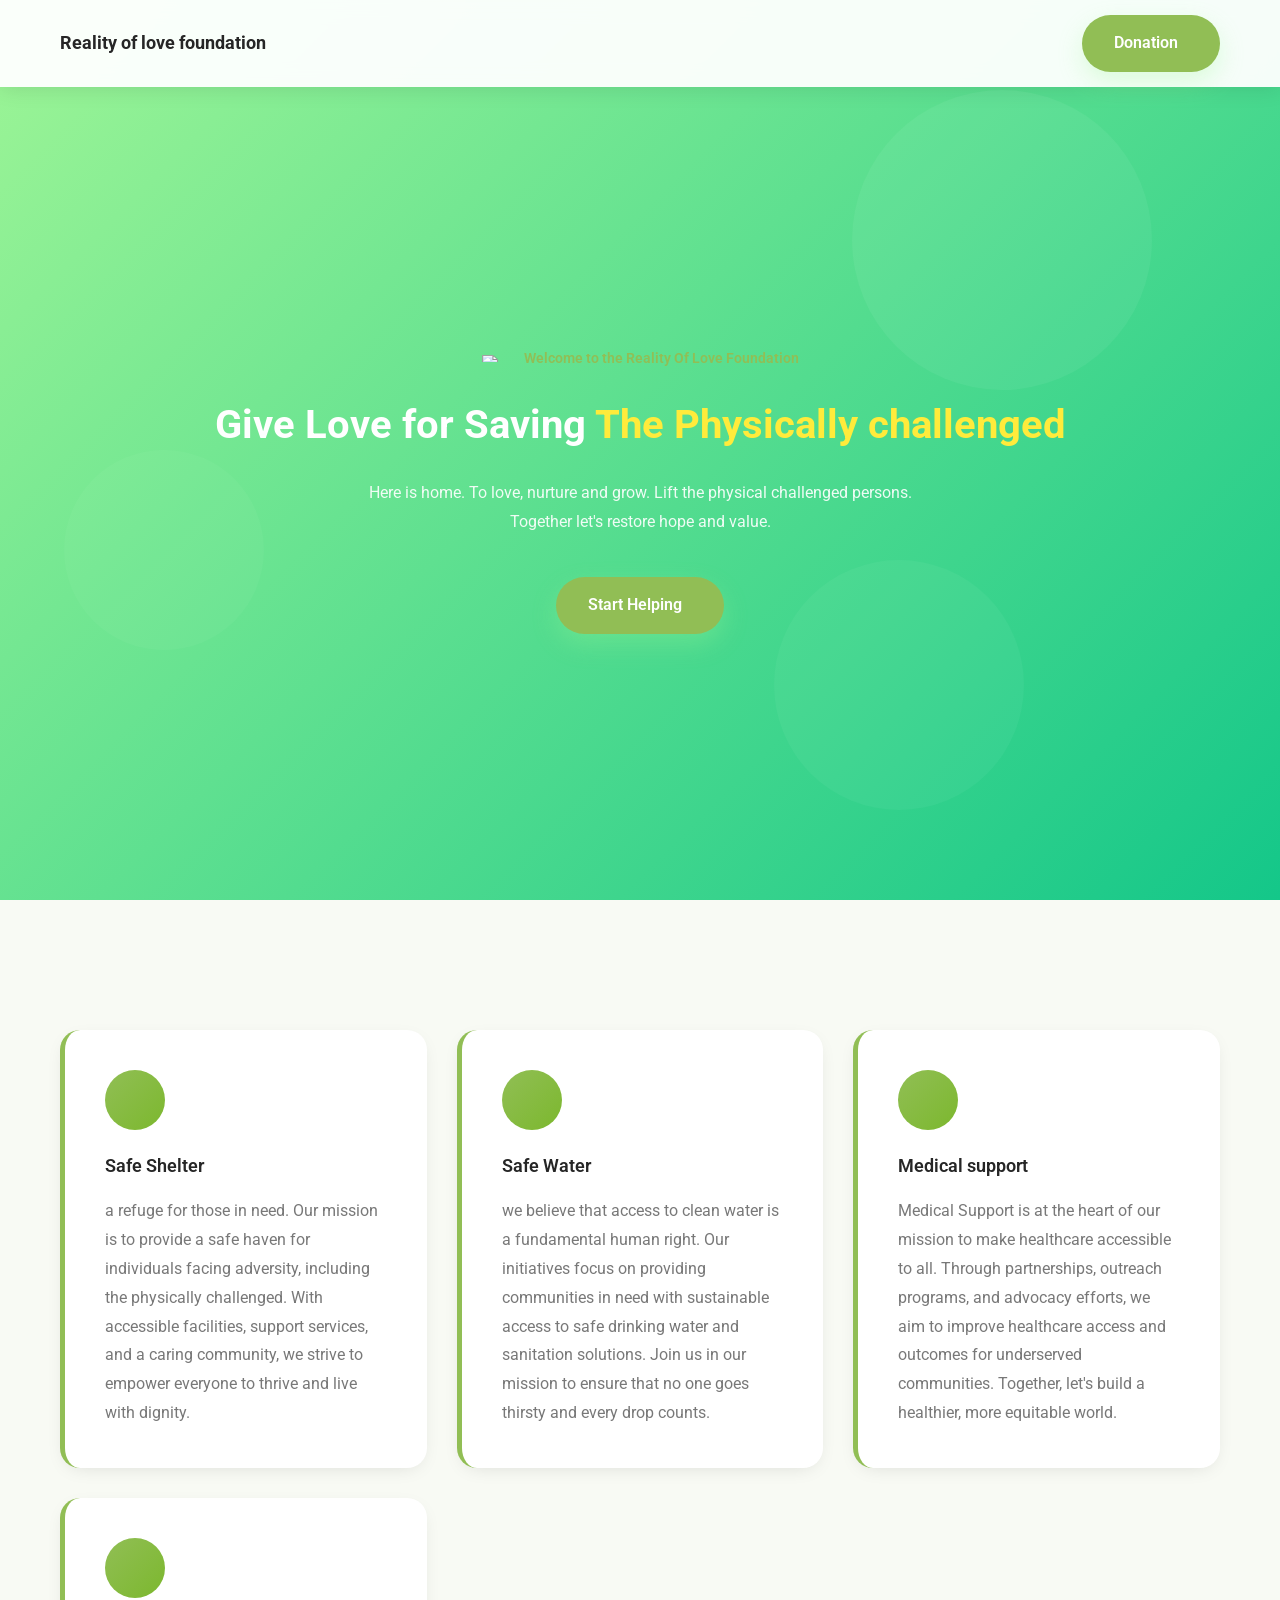
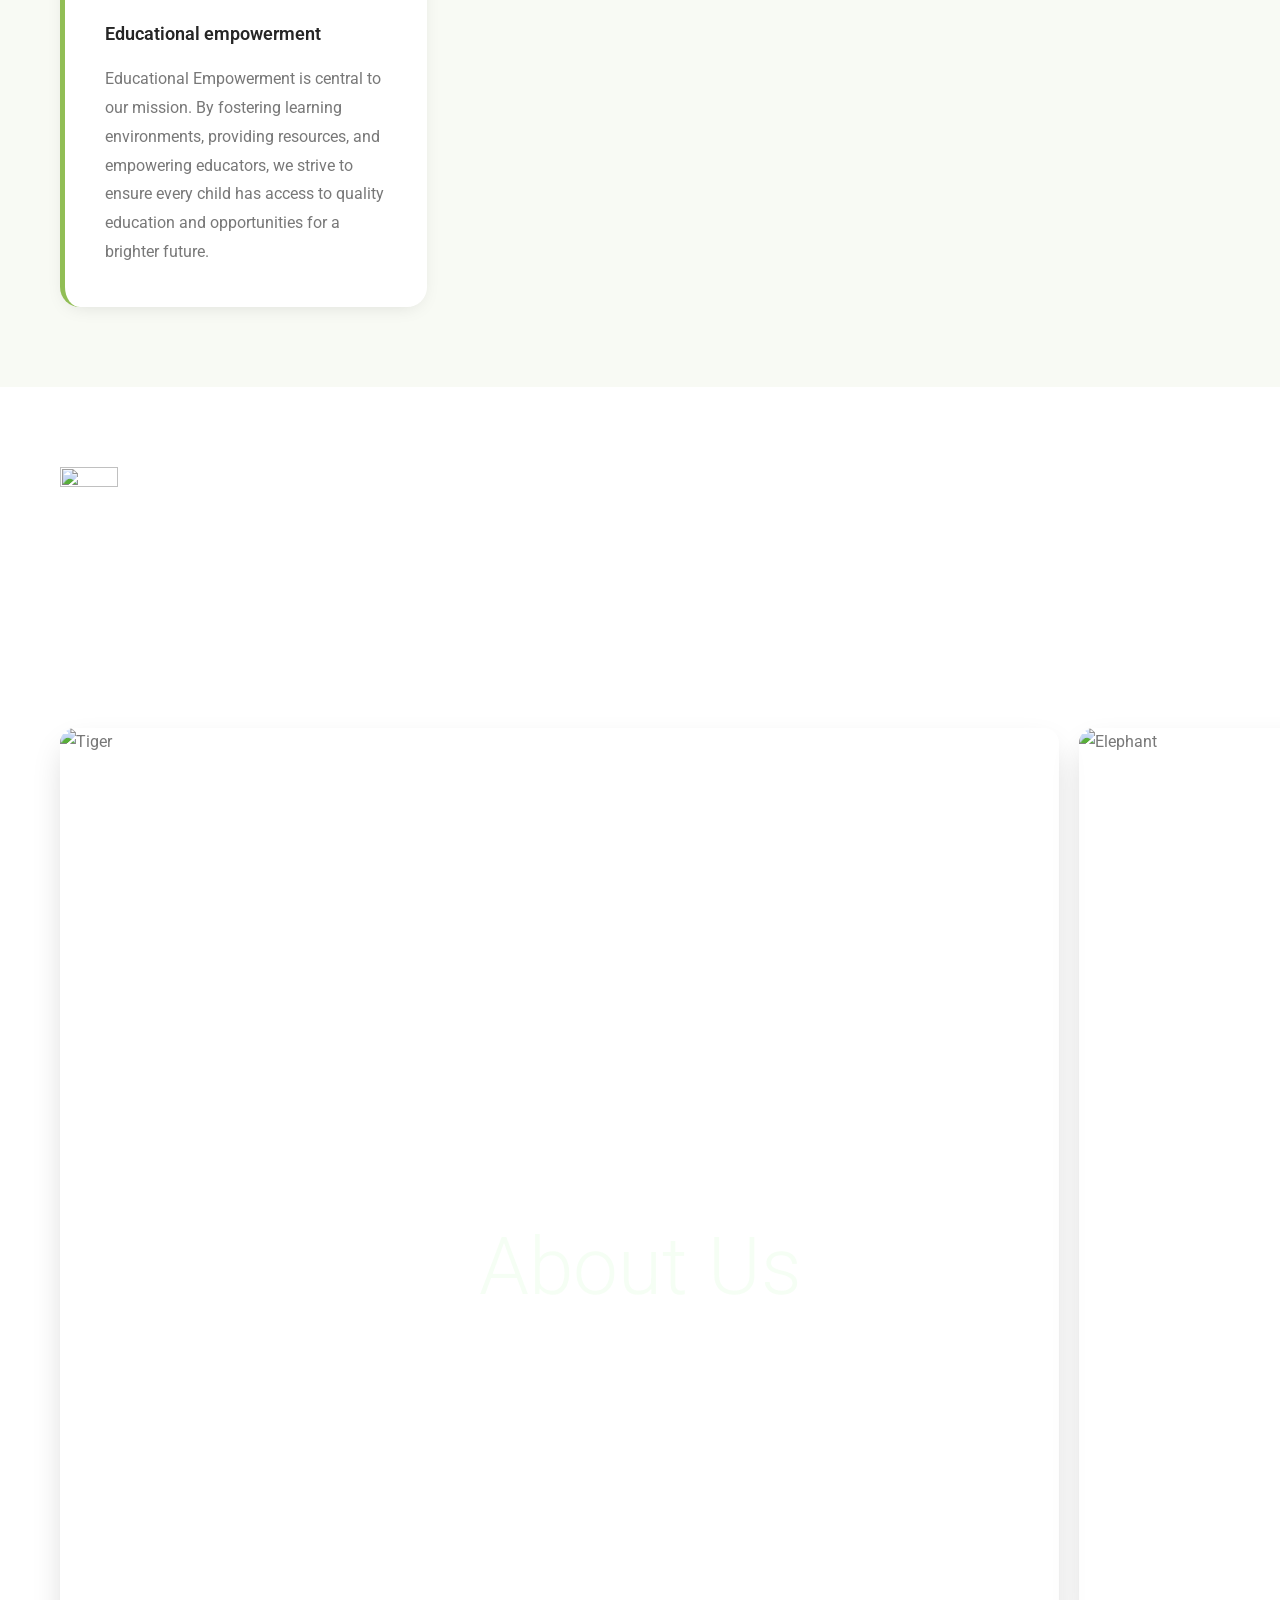
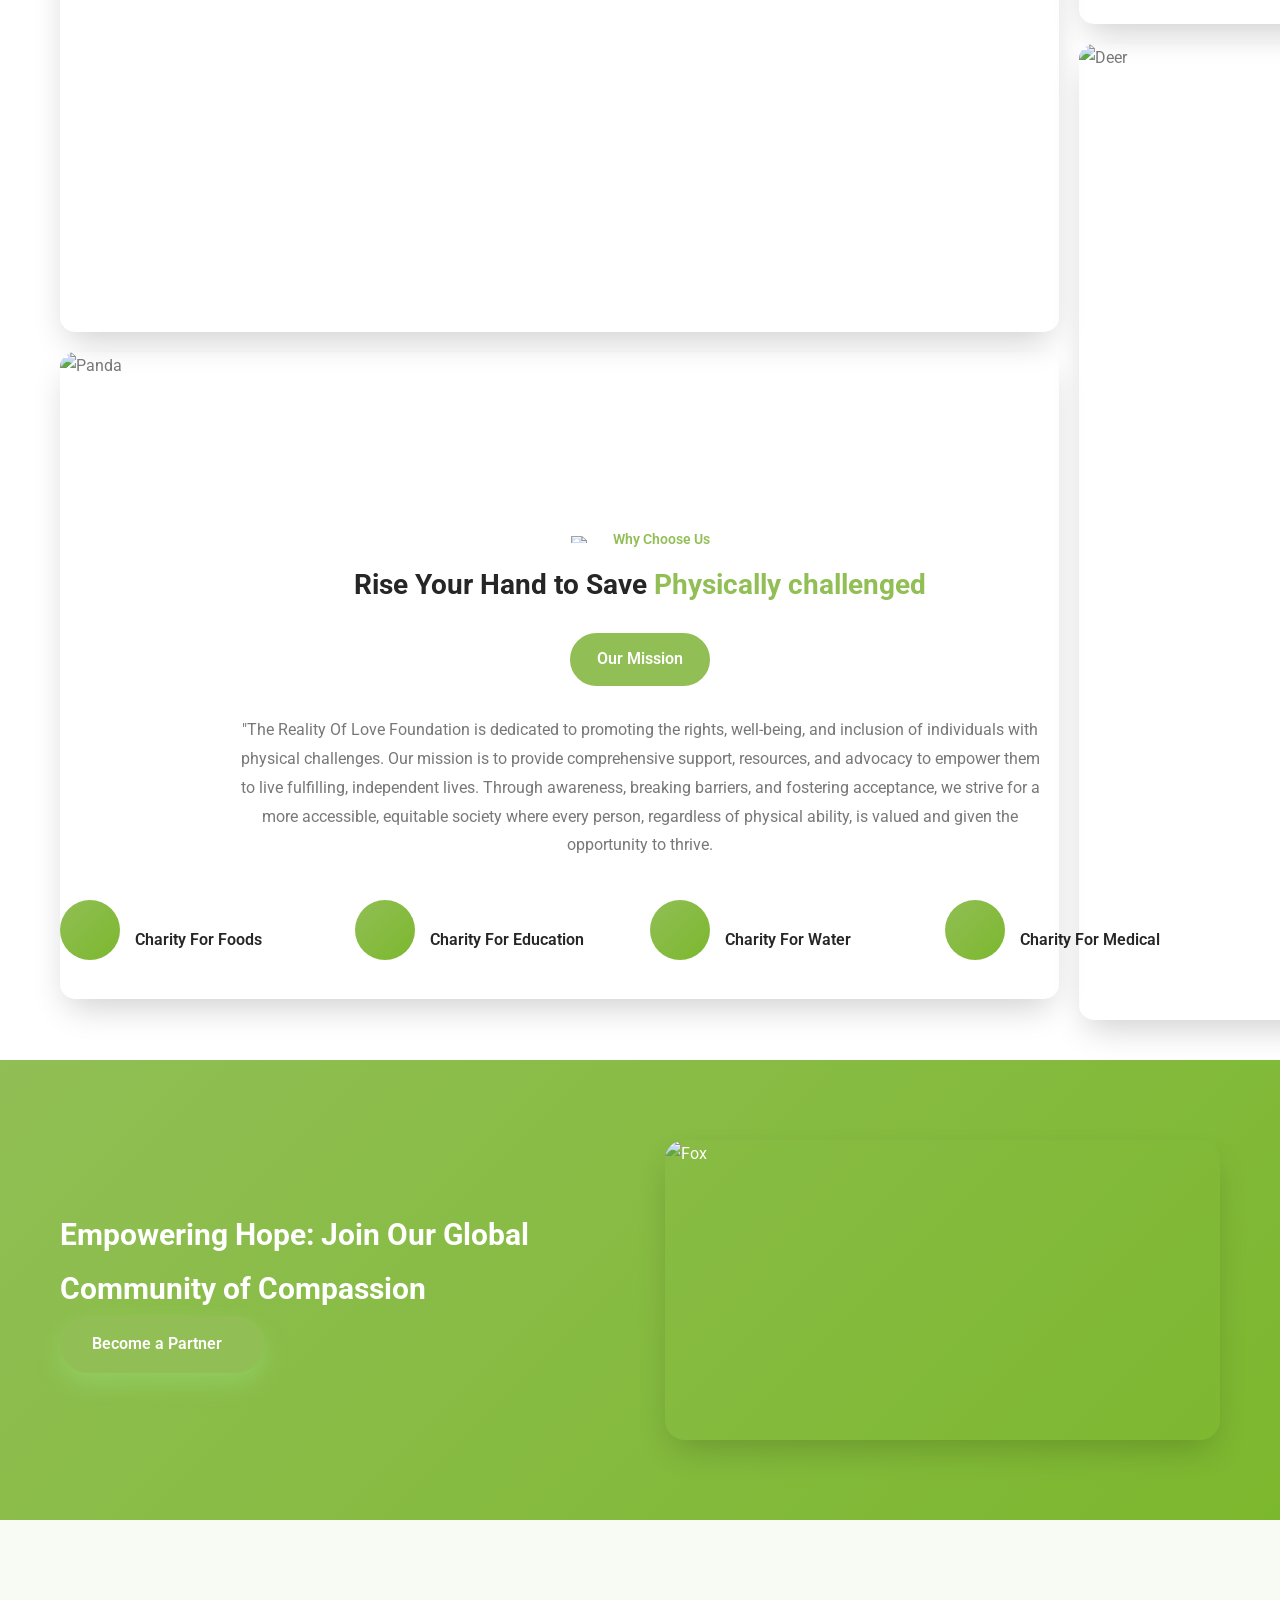
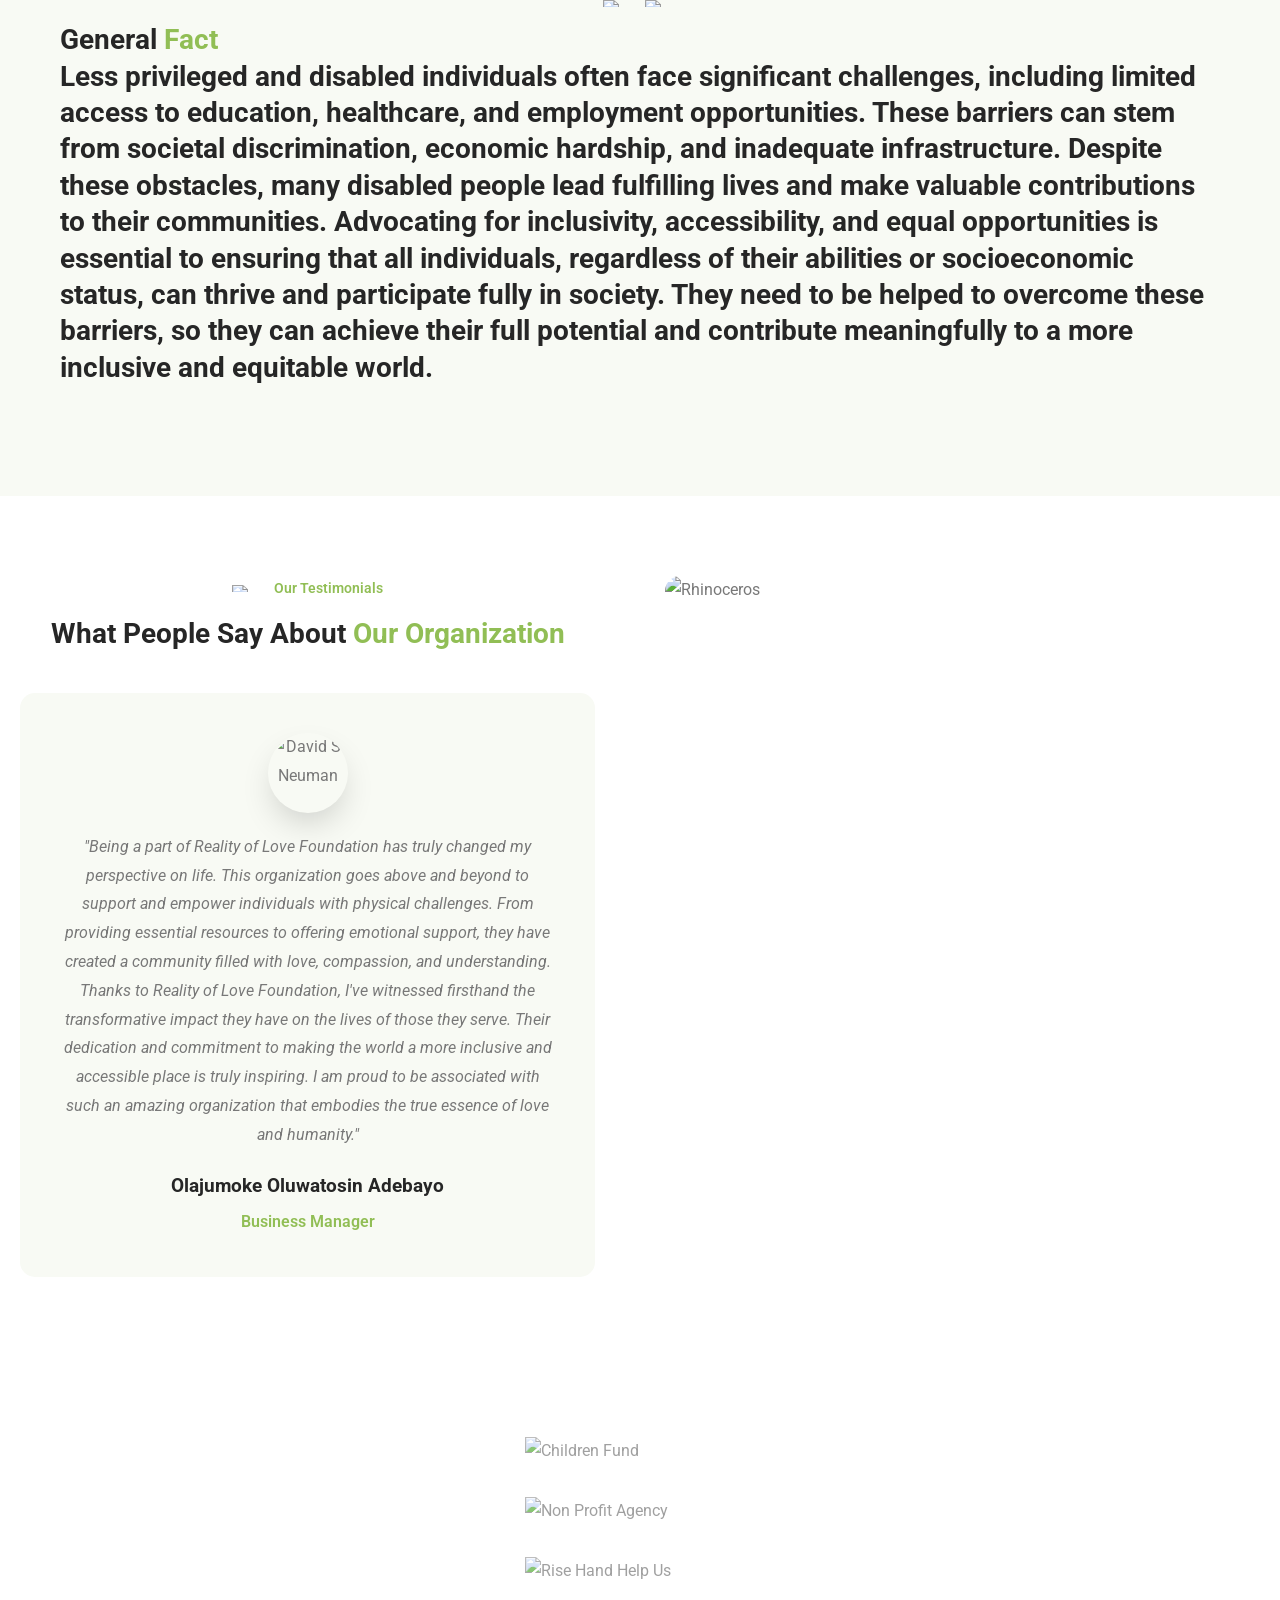
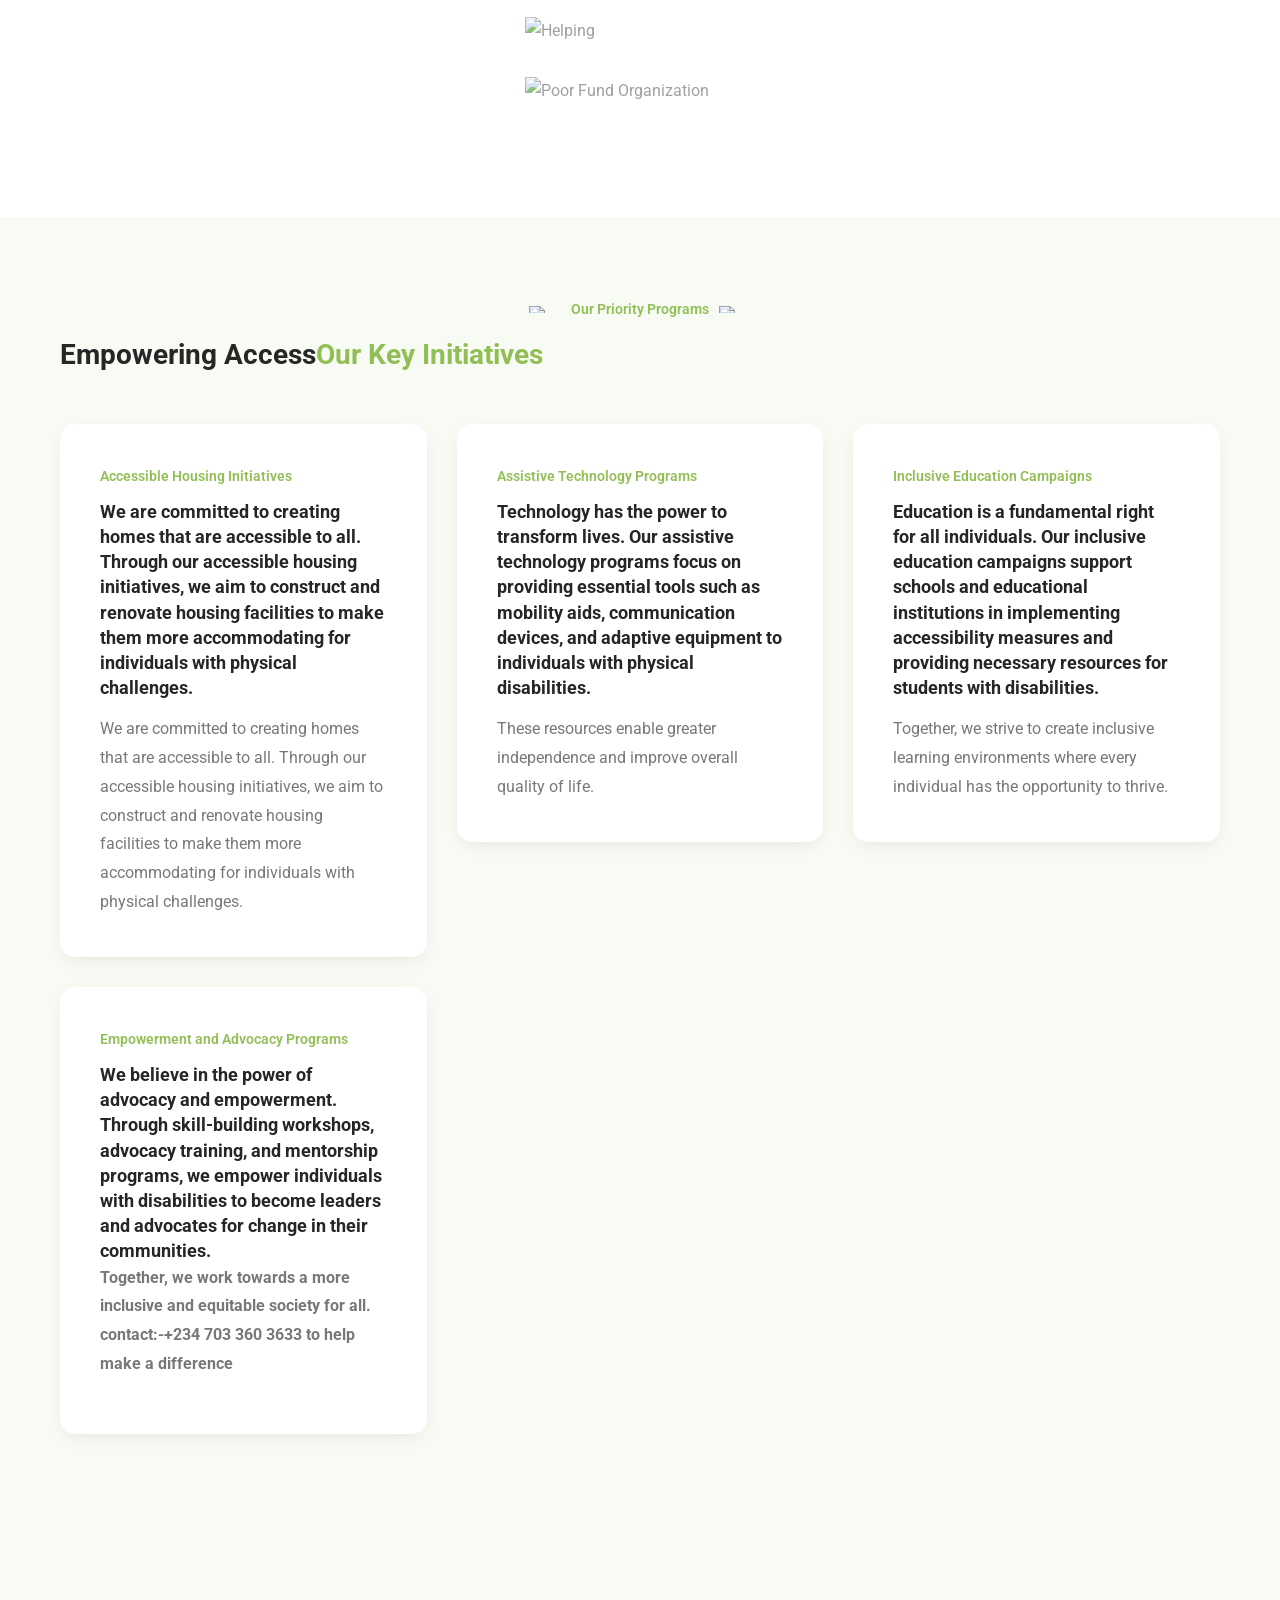
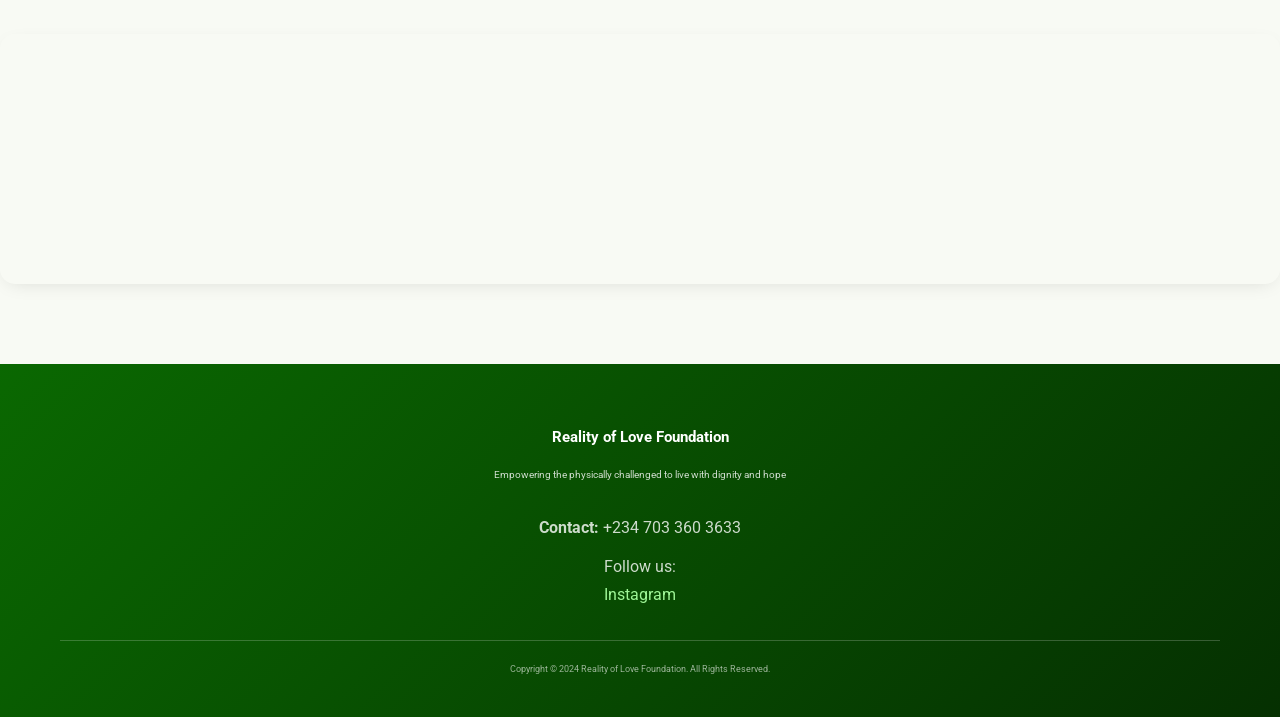
==== index.html @ 79eccb7e "redesign website with animations, mobile responsiveness, and modern styling Co-authored-by: OLUWANIF" ====
<!DOCTYPE html>
<html lang="en">

<head>
  <meta charset="UTF-8">
  <meta http-equiv="X-UA-Compatible" content="IE=edge">
  <meta name="viewport" content="width=device-width, initial-scale=1.0">
  <title>Reality Of Love Foundation</title>

  <!-- 
    - favicon
  -->
  <link rel="shortcut icon" href="./favicon.png" type="image/png">


  <!-- 
    - custom css link
  -->
  <link rel="stylesheet" href="./assets/css/style.css">

  <!-- 
    - google font link
  -->
  <link rel="preconnect" href="https://fonts.googleapis.com">
  <link rel="preconnect" href="https://fonts.gstatic.com" crossorigin>
  <link
    href="https://fonts.googleapis.com/css2?family=Inter:wght@400;500;600&family=Roboto:wght@300;400;500;700&family=Oswald:wght@600&family=Poppins:wght@300;400;500;600;700&display=swap"
    rel="stylesheet">

  <style>
    @keyframes float {
      0%, 100% { transform: translateY(0px); }
      50% { transform: translateY(-20px); }
    }
    
    @keyframes fadeInUp {
      from {
        opacity: 0;
        transform: translateY(30px);
      }
      to {
        opacity: 1;
        transform: translateY(0);
      }
    }
    
    @keyframes slideInRight {
      from {
        opacity: 0;
        transform: translateX(50px);
      }
      to {
        opacity: 1;
        transform: translateX(0);
      }
    }
    
    @keyframes pulse-glow {
      0%, 100% { box-shadow: 0 0 20px rgba(158, 245, 150, 0.5); }
      50% { box-shadow: 0 0 40px rgba(158, 245, 150, 0.8); }
    }
    
    @keyframes gradient-shift {
      0%, 100% { background-position: 0% 50%; }
      50% { background-position: 100% 50%; }
    }
    
    @keyframes float-animation {
      0%, 100% { transform: translateY(0) rotate(0deg); }
      25% { transform: translateY(-15px) rotate(2deg); }
      75% { transform: translateY(-15px) rotate(-2deg); }
    }
  </style>
</head>

<body>

  <!-- 
    - #HEADER
  -->

  <header class="header" data-header>
   
   <div class="container">

      <h1>
        <a href="#" class="logo">Reality of love foundation</a>
      </h1>

    
      <button class="nav-open-btn" aria-label="Open Menu" data-nav-open-btn>
        <ion-icon name="menu-outline"></ion-icon>
      </button>

      <nav class="navbar" data-navbar>

        <button class="nav-close-btn" aria-label="Close Menu" data-nav-close-btn>
          <ion-icon name="close-outline"></ion-icon>
        </button>

        <a href="#" class="logo">Reality of love foundation</a>

        <ul class="navbar-list">

          <li>
            <a href="#home" class="navbar-link" data-nav-link>
              <span>Home</span>

              <ion-icon name="chevron-forward-outline" aria-hidden="true"></ion-icon>
            </a>
          </li>

          <li>
            <a href="#about" class="navbar-link" data-nav-link>
              <span>About</span>

              <ion-icon name="chevron-forward-outline" aria-hidden="true"></ion-icon>
            </a>
          </li>

         

          <li>
            <a href="DONATIOJN.html" class="navbar-link" data-nav-link>
              <span>Donate</span>

              <ion-icon name="chevron-forward-outline" aria-hidden="true"></ion-icon>
            </a>
          </li>

          <li>
            <a href="#event" class="navbar-link" data-nav-link>
              <span>FACT</span>

              <ion-icon name="chevron-forward-outline" aria-hidden="true"></ion-icon>
            </a>
          </li>

          

        </ul>

      </nav>

      <div class="header-action">

      <a href="DONATIOJN.html" class="btn btn-primary">
        <span>Donation</span>
        <ion-icon name="heart-outline" aria-hidden="true"></ion-icon>
    </a>

    <!-- Include necessary JavaScript files (Bootstrap JS, etc.) -->
    <script src="https://stackpath.bootstrapcdn.com/bootstrap/4.5.2/js/bootstrap.min.js"></script>

      </div>

    </div>
  </header>





  <main>
    <article>

      <!-- 
        - #HERO
      -->

      <section class="hero" id="home">
        <div class="hero-background">
          <div class="animated-gradient"></div>
          <div class="floating-shapes">
            <div class="shape shape-1"></div>
            <div class="shape shape-2"></div>
            <div class="shape shape-3"></div>
          </div>
        </div>
        
        <div class="container hero-content">
          <p class="section-subtitle" style="animation: fadeInUp 0.8s ease-out;">
            <img src="./assets/images/subtitle-img-white.png" width="32" height="7" alt="Wavy line">
            <span>Welcome to the Reality Of Love Foundation</span>
          </p>

          <h2 class="h1 hero-title" style="animation: fadeInUp 0.8s ease-out 0.2s both;">
            Give Love for Saving <strong>The Physically challenged</strong>
          </h2>

          <p class="hero-text" style="animation: fadeInUp 0.8s ease-out 0.4s both;">
            Here is home.
To love, nurture and grow.
Lift the physical challenged persons.
Together let's restore hope and value.
          </p>

          <a href="DONATIOJN.html" class="btn btn-primary hero-btn" style="animation: fadeInUp 0.8s ease-out 0.6s both;">
            <span>Start Helping</span>
            <ion-icon name="heart-outline" aria-hidden="true"></ion-icon>
          </a>

      </div>

      </section>





      <!-- 
        - #FEATURES
      -->

      <section class="section features">
        <div class="container">

          <ul class="features-list">

            <li class="features-item" style="animation: fadeInUp 0.8s ease-out;">
              <div class="item-icon">
                <ion-icon name="shield-checkmark-outline"></ion-icon>
              </div>

              <div>
                <h3 class="h4 item-title">Safe Shelter</h3>

                <p class="item-text">
                  a refuge for those in need. Our mission is to provide a safe haven for individuals facing adversity, 
				  including the physically challenged. 
				  With accessible facilities, support services, and a caring community,
				  we strive to empower everyone to thrive and live with dignity.
                </p>
              </div>
            </li>

            <li class="features-item" style="animation: fadeInUp 0.8s ease-out 0.1s both;">
              <div class="item-icon">
                <ion-icon name="water-outline"></ion-icon>
              </div>

              <div>
                <h3 class="h4 item-title">Safe Water</h3>

                <p class="item-text">
                we believe that access to clean water is a fundamental human right. Our initiatives focus on providing communities in need with sustainable access to safe drinking water and sanitation solutions. Join us in our mission to ensure that no one goes thirsty and every drop counts.
                </p>
              </div>
            </li>

            <li class="features-item" style="animation: fadeInUp 0.8s ease-out 0.2s both;">
              <div class="item-icon">
                <ion-icon name="leaf-outline"></ion-icon>
              </div>

              <div>
                <h3 class="h4 item-title">Medical support</h3>

                <p class="item-text">
                 Medical Support is at the heart of our mission to make healthcare accessible to all. Through partnerships, outreach programs, and advocacy efforts, we aim to improve healthcare access and outcomes for underserved communities. Together, let's build a healthier, more equitable world.
                </p>
              </div>
            </li>

            <li class="features-item" style="animation: fadeInUp 0.8s ease-out 0.3s both;">
              <div class="item-icon">
                <ion-icon name="school-outline"></ion-icon>
              </div>
              <div>
                <h3 class="h4 item-title">Educational empowerment</h3>

                <p class="item-text">
                 Educational Empowerment is central to our mission. By fostering learning environments, providing resources, and empowering educators, we strive to ensure every child has access to quality education and opportunities for a brighter future.
                </p>
              </div>
            </li>

          </ul>

        </div>
      </section>





      <!-- 
        - #ABOUT
      -->

      <section class="section about" id="about">
        <div class="container">

          <div class="about-banner">

            <h2 class="deco-title">About     Us</h2>

            <img src="./assets/images/deco-img.png" width="58" height="261" alt="" class="deco-img">

            <div class="banner-row">

              <div class="banner-col">
                <img src="./assets/images/about-banner-1.jpg" width="315" height="380" loading="lazy" alt="Tiger"
                  class="about-img w-100">

                <img src="./assets/images/about-banner-2.jpg" width="386" height="250" loading="lazy" alt="Panda"
                  class="about-img about-img-2 w-100">
              </div>

              <div class="banner-col">
                <img src="./assets/images/about-banner-3.jpg" width="250" height="277" loading="lazy" alt="Elephant"
                  class="about-img about-img-3 w-100">

                <img src="./assets/images/about-banner-4.jpg" width="315" height="380" loading="lazy" alt="Deer"
                  class="about-img w-100">
              </div>

            </div>

          </div>

          <div class="about-content">

            <p class="section-subtitle">
              <img src="./assets/images/subtitle-img-green.png" width="32" height="7" alt="Wavy line">

              <span>Why Choose Us</span>
            </p>

            <h2 class="h2 section-title">
              Rise Your Hand to Save <strong>Physically challenged</strong>
            </h2>

            <ul class="tab-nav">

              <li>
                <button class="tab-btn active">Our Mission</button>
              </li>

             

           

            </ul>

            <div class="tab-content">

              <p class="section-text">
                "The Reality Of Love Foundation is dedicated to promoting the rights, well-being,
				and inclusion of individuals with physical challenges. Our mission is to provide
				comprehensive support, resources, and advocacy to empower them to live fulfilling,
				independent lives. Through awareness, breaking barriers, and fostering acceptance,
				we strive for a more accessible, equitable society where every person, regardless
				of physical ability, is valued and given 
				the opportunity to thrive.
              </p>

              <ul class="tab-list">

                <li class="tab-item">
                  <div class="item-icon">
                    <ion-icon name="checkmark-circle"></ion-icon>
                  </div>

                  <p class="tab-text">Charity For Foods</p>
                </li>

                <li class="tab-item">
                  <div class="item-icon">
                    <ion-icon name="checkmark-circle"></ion-icon>
                  </div>

                  <p class="tab-text">Charity For Education</p>
                </li>

                <li class="tab-item">
                  <div class="item-icon">
                    <ion-icon name="checkmark-circle"></ion-icon>
                  </div>

                  <p class="tab-text">Charity For Water</p>
                </li>

                <li class="tab-item">
                  <div class="item-icon">
                    <ion-icon name="checkmark-circle"></ion-icon>
                  </div>

                  <p class="tab-text">Charity For Medical</p>
                </li>

              </ul>

              

            </div>

          </div>

        </div>
      </section>





      <!-- 
        - #CTA
      -->

      <section class="cta">
        <div class="container">

          <div class="cta-content" style="animation: fadeInUp 0.8s ease-out;">
            <h2>Empowering Hope: Join Our Global Community of Compassion</h2>

            <button class="btn btn-primary" style="animation: fadeInUp 0.8s ease-out 0.2s both;">
              <span>Become a Partner</span>

              <ion-icon name="heart-outline" aria-hidden="true"></ion-icon>
            </button>
          </div>

          <figure class="cta-banner" style="animation: slideInRight 0.8s ease-out 0.2s both;">
            <img src="./assets/images/cta-banner.jpg" width="520" height="228" loading="lazy" alt="Fox"
              style="width: 100%; height: 100%; object-fit: cover;">
          </figure>

        </div>
      </section>





      <!-- 
        - #SERVICE
      -->
<section class="section event" id="event">
        <div class="container">

          <p class="section-subtitle">
            <img src="./assets/images/subtitle-img-green.png" width="32" height="7" alt="Wavy line">

            
            <img src="./assets/images/subtitle-img-green.png" width="32" height="7" alt="Wavy line">
          </p>

          <h2 class="h2 section-title">
            General <strong>Fact</strong>
			<p>Less privileged and disabled individuals often face significant challenges, including limited access to education, healthcare, and employment opportunities. 
			These barriers can stem from societal discrimination, economic hardship, and inadequate infrastructure.
			Despite these obstacles, many disabled people lead fulfilling lives and make valuable contributions to their communities. Advocating for inclusivity, accessibility, and equal opportunities is essential to ensuring that all individuals, regardless of their abilities or socioeconomic status, can thrive and participate fully in society.
			They need to be helped to overcome these barriers, so they can achieve their full potential and contribute meaningfully to a more inclusive and equitable world.</span></p>
          


</section>




      <!-- 
        - #TESTIMONIALS
      -->

      <section class="testi">

        <div class="testi-content">

          <p class="section-subtitle">
            <img src="./assets/images/subtitle-img-green.png" width="32" height="7" alt="Wavy line">

            <span>Our Testimonials</span>
          </p>

          <h2 class="h2 section-title">
            What People Say About <strong>Our Organization</strong>
          </h2>

          <div class="testi-card">

            <figure class="card-avatar">
              <img src="./assets/images/testi-avatar.png" width="60" height="60" loading="lazy" alt="David S. Neuman">
            </figure>

            <div>
              <blockquote class="testi-text">
                "Being a part of Reality of Love Foundation has truly changed my perspective on life. This organization goes above and beyond to support and empower individuals with physical challenges. From providing essential resources to offering emotional support, they have created a community filled with love, compassion, and understanding. Thanks to Reality of Love Foundation, I've witnessed firsthand the transformative impact they have on the lives of those they serve. Their dedication and commitment to making the world a more inclusive and accessible place is truly inspiring. I am proud to be associated with such an amazing organization that embodies the true essence of love and humanity."
              </blockquote>

              <h3 class="testi-name">Olajumoke Oluwatosin Adebayo </h3>

              <p class="testi-title">Business Manager</p>
            </div>

          </div>

        </div>

        <figure class="testi-banner">
          <img src="./assets/images/testi-banner.jpg" width="960" height="846" loading="lazy" alt="Rhinoceros"
            class="img-cover">
        </figure>

      </section>





      <!-- 
        - #PARTNER
      -->

      <section class="section partner">
        <div class="container">

          <a href="#" class="partner-logo">
            <img src="./assets/images/partner-1.png" width="157" height="55" loading="lazy" alt="Children Fund"
              class="gray">

            <img src="./assets/images/partner-1-active.png" width="157" height="55" loading="lazy" alt="Children Fund"
              class="color">
          </a>

          <a href="#" class="partner-logo">
            <img src="./assets/images/partner-2.png" width="163" height="55" loading="lazy" alt="Non Profit Agency"
              class="gray">

            <img src="./assets/images/partner-2-active.png" width="163" height="55" loading="lazy"
              alt="Non Profit Agency" class="color">
          </a>

          <a href="#" class="partner-logo">
            <img src="./assets/images/partner-3.png" width="149" height="55" loading="lazy" alt="Rise Hand Help Us"
              class="gray">

            <img src="./assets/images/partner-3-active.png" width="149" height="55" loading="lazy"
              alt="Rise Hand Help Us" class="color">
          </a>

          <a href="#" class="partner-logo">
            <img src="./assets/images/partner-4.png" width="169" height="58" loading="lazy" alt="Helping" class="gray">

            <img src="./assets/images/partner-4-active.png" width="169" height="58" loading="lazy" alt="Helping"
              class="color">
          </a>

          <a href="#" class="partner-logo">
            <img src="./assets/images/partner-5.png" width="211" height="55" loading="lazy" alt="Poor Fund Organization"
              class="gray">

            <img src="./assets/images/partner-5-active.png" width="211" height="55" loading="lazy"
              alt="Poor Fund Organization" class="color">
          </a>

        </div>
      </section>





      <!-- 
        - #EVENT
      -->

      <section class="section event" id="event">
        <div class="container">

          <p class="section-subtitle">
            <img src="./assets/images/subtitle-img-green.png" width="32" height="7" alt="Wavy line">

            <span>Our Priority Programs</span>

            <img src="./assets/images/subtitle-img-green.png" width="32" height="7" alt="Wavy line">
          </p>

          <h2 class="h2 section-title">
           Empowering Access<strong>Our Key Initiatives</strong>
          </h2>

          <ul class="event-list">

            <li>
              <div class="event-card">

                
                <div class="wrapper">

                  <div class="card-content">
                    <p class="card-subtitle">Accessible Housing Initiatives</p>

                    <h3 class="card-title">We are committed to creating homes that are accessible to all. Through our accessible housing initiatives, we aim to construct and renovate housing facilities to make them more accommodating for individuals with physical challenges. </h3>

                    <p class="card-text">
                     We are committed to creating homes that are accessible to all. Through our accessible housing initiatives, we aim to construct and renovate housing facilities to make them more accommodating for individuals with physical challenges. 
                    </p>
                  </div>

                  

                </div>

              </div>
            </li>

            <li>
              <div class="event-card">



                <div class="wrapper">

                  <div class="card-content">
                    <p class="card-subtitle">Assistive Technology Programs</p>

                    <h3 class="card-title">Technology has the power to transform lives. Our assistive technology programs focus on providing essential tools such as mobility aids, communication devices, and adaptive equipment to individuals with physical disabilities.</h3>

                    <p class="card-text">
                      These resources enable greater independence and improve overall quality of life.
                    </p>
                  </div>

                  

                </div>

              </div>
            </li>

            <li>
              <div class="event-card">

                

                <div class="wrapper">

                  <div class="card-content">
                    <p class="card-subtitle">Inclusive Education Campaigns</p>

                    <h3 class="card-title">Education is a fundamental right for all individuals. Our inclusive education campaigns support schools and educational institutions in implementing accessibility measures and providing necessary resources for students with disabilities.</h3>

                    <p class="card-text">
                      Together, we strive to create inclusive learning environments where every individual has the opportunity to thrive.
                    </p>
                  </div>


                </div>

              </div>
            </li>
 <li>
              <div class="event-card">



                <div class="wrapper">

                  <div class="card-content">
                    <p class="card-subtitle">Empowerment and Advocacy Programs</p>

                    <h3 class="card-title">We believe in the power of advocacy and empowerment. Through skill-building workshops, advocacy training, and mentorship programs, we empower individuals with disabilities to become leaders and advocates for change in their communities. 
                    <p class="card-text">
                      Together, we work towards a more inclusive and equitable society for all.
					  contact:-+234 703 360 3633 to help make a difference
                    </p>
                  </div>

                 

                </div>

              </div>
            </li>


          </ul>

         

        </div>
      </section>





      <!-- 
        - #INSTA POST
      -->

      <section class="insta-post">

        <ul class="insta-post-list">

          <li class="insta-post-item">
		  <table align="center">
		<tr>
			<td>
            <a href="https://www.instagram.com/reality_of_love_foundation/?hl=en" class="insta-post-link">
              <img src="./assets/images/insta-1.jpg" width="320" height="300" loading="lazy" alt="Lion"
                class="img-cover">

              <ion-icon name="logo-instagram"></ion-icon>
			  </td>
            </a>
          </li>

<td>
          <li class="insta-post-item">
            <a href="https://www.instagram.com/reality_of_love_foundation/?hl=en" class="insta-post-link">
              <img src="./assets/images/insta-2.jpg" width="320" height="300" loading="lazy" alt="Deer"
                class="img-cover">

              <ion-icon name="logo-instagram"></ion-icon>
			    </td>
            </a>
          </li>
<td>
          <li class="insta-post-item">
            <a href="https://www.instagram.com/reality_of_love_foundation/?hl=en" class="insta-post-link">
              <img src="./assets/images/insta-3.jpg" width="320" height="300" loading="lazy" alt="Wild Bear"
                class="img-cover">

              <ion-icon name="logo-instagram"></ion-icon>
			   </td>
            </a>
          </li>
 <td>
          <li class="insta-post-item">
            <a href="https://www.instagram.com/reality_of_love_foundation/?hl=en" class="insta-post-link">
              <img src="./assets/images/insta-4.jpg" width="320" height="300" loading="lazy" alt="Deer"
                class="img-cover">

              <ion-icon name="logo-instagram"></ion-icon>
			  </td>
            </a>
          </li>
 <td>
          <li class="insta-post-item">
            <a href="https://www.instagram.com/reality_of_love_foundation/?hl=en" class="insta-post-link">
              <img src="./assets/images/insta-5.jpg" width="320" height="300" loading="lazy" alt="Horses"
                class="img-cover">

              <ion-icon name="logo-instagram"></ion-icon>
			  </td>
			  <td>
          <li class="insta-post-item">
            <a href="https://www.instagram.com/reality_of_love_foundation/?hl=en" class="insta-post-link">
              <img src="./assets/images/insta-5.jpg" width="320" height="300" loading="lazy" alt="Horses"
                class="img-cover">

              <ion-icon name="logo-instagram"></ion-icon>
			  </td>
			  
			  
            </a>
          </li>

        </ul>
</table>
      </section>

    </article>
  </main>





  <!-- 
    - #FOOTER
  -->
  <footer class="footer" style="background: linear-gradient(135deg, #0a6801 0%, #053001 100%); padding: 60px 0 30px; text-align: center; color: white;">
    <div class="container">

      <div style="margin-bottom: 30px;">
        <h3 style="color: white; font-size: 1.5rem; margin-bottom: 15px;">Reality of Love Foundation</h3>
        <p style="color: rgba(255,255,255,0.8); font-size: 1rem;">
          Empowering the physically challenged to live with dignity and hope
        </p>
      </div>

      <div style="margin-bottom: 30px;">
        <p style="color: rgba(255,255,255,0.8); margin-bottom: 10px;">
          <strong>Contact:</strong> +234 703 360 3633
        </p>
        <p style="color: rgba(255,255,255,0.8);">
          Follow us: 
          <a href="https://www.instagram.com/reality_of_love_foundation" target="_blank" style="color: #9ef596; text-decoration: none; margin: 0 5px;">Instagram</a>
        </p>
      </div>

      <p class="copyright" style="color: rgba(255,255,255,0.6); font-size: 0.9rem; border-top: 1px solid rgba(255,255,255,0.2); padding-top: 20px;">
        Copyright © 2024 Reality of Love Foundation. All Rights Reserved.
      </p>

    </div>
  </footer>





  <!-- 
    - custom js link
  -->
  <script src="./assets/js/script.js"></script>

  <!-- 
    - ionicon link
  -->
  <script type="module" src="https://unpkg.com/ionicons@5.5.2/dist/ionicons/ionicons.esm.js"></script>
  <script nomodule src="https://unpkg.com/ionicons@5.5.2/dist/ionicons/ionicons.js"></script>

</body>

</html>
---- assets/css/style.css ----
/*-----------------------------------*\
  #style.css - Modern Animation & Responsive Design
\*-----------------------------------*/

/*-----------------------------------*\
  #CUSTOM PROPERTY
\*-----------------------------------*/

:root {
  /**
   * colors
   */
  --primary-green: hsl(86, 45%, 54%);
  --primary-dark: hsl(0, 0%, 13%);
  --primary-light: hsl(86, 41%, 97%);
  --accent-green: hsl(86, 60%, 45%);
  --text-dark: hsl(0, 0%, 15%);
  --text-light: hsl(0, 0%, 47%);
  --white: hsl(0, 0%, 100%);
  --shadow: 0 5px 20px -8px hsla(0, 0%, 0%, 0.15);
  --shadow-lg: 0 15px 35px -8px hsla(0, 0%, 0%, 0.2);

  /**
   * typography
   */
  --ff-poppins: 'Poppins', sans-serif;
  --ff-roboto: 'Roboto', sans-serif;
  --fs-1: 3.5rem;
  --fs-2: 2.8rem;
  --fs-3: 2.2rem;
  --fs-4: 1.8rem;
  --fs-5: 1.6rem;
  --fs-6: 1.4rem;
  --fw-300: 300;
  --fw-500: 500;
  --fw-600: 600;
  --fw-700: 700;

  /**
   * spacing
   */
  --section-padding: 80px;

  /**
   * transition
   */
  --transition: 0.3s ease;
}

/*-----------------------------------*\
  #RESET
\*-----------------------------------*/

*,
*::before,
*::after {
  margin: 0;
  padding: 0;
  box-sizing: border-box;
}

li { list-style: none; }

a {
  text-decoration: none;
  color: inherit;
}

a, img, span, input, button, ion-icon {
  display: block;
}

img { height: auto; }

input, button {
  background: none;
  border: none;
  font: inherit;
}

button { cursor: pointer; }

html {
  font-family: var(--ff-roboto);
  color: var(--text-light);
  font-size: 10px;
  scroll-behavior: smooth;
}

body {
  background-color: var(--white);
  font-size: 1.6rem;
  line-height: 1.8;
  overflow-x: hidden;
}

::-webkit-scrollbar { width: 10px; }
::-webkit-scrollbar-track { background-color: hsl(0, 0%, 95%); }
::-webkit-scrollbar-thumb { 
  background-color: var(--primary-green);
  border-radius: 10px;
}

/*-----------------------------------*\
  #REUSED STYLE
\*-----------------------------------*/

.container {
  max-width: 1200px;
  margin: 0 auto;
  padding: 0 20px;
}

.section {
  padding: var(--section-padding) 0;
}

.section-subtitle {
  color: var(--primary-green);
  font-size: var(--fs-6);
  font-weight: var(--fw-600);
  display: flex;
  align-items: center;
  gap: 10px;
  margin-bottom: 15px;
  justify-content: center;
  flex-wrap: wrap;
}

.h2 {
  font-size: var(--fs-2);
  color: var(--text-dark);
  font-weight: var(--fw-700);
  line-height: 1.3;
  margin-bottom: 30px;
}

.h2 strong {
  color: var(--primary-green);
}

.h4 {
  color: var(--text-dark);
  font-size: var(--fs-4);
  font-weight: var(--fw-600);
}

/*-----------------------------------*\
  #HEADER
\*-----------------------------------*/

.header {
  position: fixed;
  top: 0;
  left: 0;
  width: 100%;
  background: rgba(255, 255, 255, 0.95);
  backdrop-filter: blur(10px);
  box-shadow: 0 2px 20px rgba(0, 0, 0, 0.1);
  padding: 15px 0;
  z-index: 999;
  transition: var(--transition);
}

.header.header--active {
  background: var(--white);
}

.header .container {
  display: flex;
  justify-content: space-between;
  align-items: center;
}

.header h1 {
  margin: 0;
}

.header .logo {
  color: var(--text-dark);
  font-weight: var(--fw-700);
  font-size: var(--fs-4);
  transition: var(--transition);
}

.header .logo:hover {
  color: var(--primary-green);
}

.header-action {
  display: flex;
  gap: 20px;
  align-items: center;
}

.navbar {
  display: none;
}

.navbar.navbar--active {
  display: flex;
  position: fixed;
  left: 0;
  top: 0;
  width: 100%;
  height: 100vh;
  background: rgba(0, 0, 0, 0.95);
  flex-direction: column;
  justify-content: center;
  align-items: center;
  z-index: 998;
  animation: fadeInUp 0.3s ease;
}

.navbar-list {
  display: flex;
  flex-direction: column;
  gap: 30px;
  text-align: center;
}

.navbar-link {
  color: var(--white);
  font-size: var(--fs-3);
  font-weight: var(--fw-500);
  transition: var(--transition);
  display: flex;
  align-items: center;
  justify-content: center;
  gap: 10px;
}

.navbar-link:hover {
  color: var(--primary-green);
}

.btn {
  padding: 12px 30px;
  border-radius: 50px;
  font-weight: var(--fw-600);
  transition: var(--transition);
  display: inline-flex;
  align-items: center;
  gap: 10px;
  cursor: pointer;
  border: 2px solid transparent;
}

.btn-primary {
  background: var(--primary-green);
  color: var(--white);
  box-shadow: 0 10px 25px rgba(158, 245, 150, 0.3);
}

.btn-primary:hover {
  background: var(--accent-green);
  transform: translateY(-2px);
  box-shadow: 0 15px 35px rgba(158, 245, 150, 0.4);
}

.btn-outline {
  border: 2px solid var(--primary-green);
  color: var(--primary-green);
  background: transparent;
}

.btn-outline:hover {
  background: var(--primary-green);
  color: var(--white);
}

.nav-open-btn,
.nav-close-btn {
  font-size: 28px;
  color: var(--text-dark);
  cursor: pointer;
  display: none;
}

@media (max-width: 768px) {
  .navbar-list {
    display: none;
  }

  .header-action {
    gap: 10px;
  }

  .nav-open-btn {
    display: block;
  }

  .nav-close-btn {
    position: absolute;
    top: 30px;
    right: 30px;
    display: block;
  }
}

/*-----------------------------------*\
  #HERO SECTION
\*-----------------------------------*/

.hero {
  position: relative;
  min-height: 100vh;
  display: flex;
  align-items: center;
  justify-content: center;
  padding-top: 80px;
  overflow: hidden;
}

.hero-background {
  position: absolute;
  top: 0;
  left: 0;
  width: 100%;
  height: 100%;
  z-index: 1;
}

.animated-gradient {
  position: absolute;
  top: 0;
  left: 0;
  width: 100%;
  height: 100%;
  background: linear-gradient(135deg, #9ef596 0%, #14c789 50%, #0a6801 100%);
  background-size: 200% 200%;
  animation: gradient-shift 8s ease infinite;
}

.floating-shapes {
  position: absolute;
  width: 100%;
  height: 100%;
  top: 0;
  left: 0;
}

.shape {
  position: absolute;
  border-radius: 50%;
  opacity: 0.1;
  animation: float-animation 6s ease-in-out infinite;
}

.shape-1 {
  width: 300px;
  height: 300px;
  background: rgba(255, 255, 255, 0.5);
  top: 10%;
  right: 10%;
  animation-delay: 0s;
}

.shape-2 {
  width: 200px;
  height: 200px;
  background: rgba(255, 255, 255, 0.3);
  top: 50%;
  left: 5%;
  animation-delay: 2s;
}

.shape-3 {
  width: 250px;
  height: 250px;
  background: rgba(255, 255, 255, 0.4);
  bottom: 10%;
  right: 20%;
  animation-delay: 4s;
}

.hero-content {
  position: relative;
  z-index: 2;
  text-align: center;
  color: var(--white);
}

.hero-title {
  color: var(--white);
  font-size: clamp(2rem, 8vw, 4rem);
  font-weight: var(--fw-700);
  margin: 30px 0;
  line-height: 1.2;
}

.hero-title strong {
  color: #ffeb3b;
}

.hero-text {
  color: rgba(255, 255, 255, 0.9);
  font-size: var(--fs-5);
  max-width: 600px;
  margin: 0 auto 40px;
  line-height: 1.8;
}

.hero-btn {
  animation: pulse-glow 2s ease-in-out infinite;
}

/*-----------------------------------*\
  #FEATURES SECTION
\*-----------------------------------*/

.features {
  background: var(--primary-light);
  position: relative;
}

.features-list {
  display: grid;
  grid-template-columns: repeat(auto-fit, minmax(280px, 1fr));
  gap: 30px;
  margin-top: 50px;
}

.features-item {
  background: var(--white);
  padding: 40px;
  border-radius: 20px;
  box-shadow: var(--shadow);
  transition: var(--transition);
  border-left: 5px solid var(--primary-green);
  cursor: pointer;
}

.features-item:hover {
  transform: translateY(-10px);
  box-shadow: var(--shadow-lg);
}

.item-icon {
  width: 60px;
  height: 60px;
  background: linear-gradient(135deg, var(--primary-green), var(--accent-green));
  border-radius: 50%;
  display: flex;
  align-items: center;
  justify-content: center;
  font-size: 30px;
  color: var(--white);
  margin-bottom: 20px;
  transition: var(--transition);
}

.features-item:hover .item-icon {
  transform: rotate(15deg) scale(1.1);
}

.item-title {
  color: var(--text-dark);
  margin-bottom: 15px;
}

.item-text {
  color: var(--text-light);
  line-height: 1.8;
}

/*-----------------------------------*\
  #ABOUT SECTION
\*-----------------------------------*/

.about {
  background: var(--white);
}

.about-banner {
  position: relative;
  margin-bottom: 60px;
}

.deco-title {
  font-size: clamp(2rem, 15vw, 8rem);
  font-weight: var(--fw-300);
  color: rgba(158, 245, 150, 0.1);
  position: absolute;
  top: 50%;
  left: 50%;
  transform: translate(-50%, -50%);
  z-index: 0;
  white-space: nowrap;
}

.banner-row {
  display: grid;
  grid-template-columns: 1fr 1fr;
  gap: 20px;
  z-index: 1;
  position: relative;
}

.banner-col {
  display: grid;
  grid-template-columns: 1fr;
  gap: 20px;
}

.about-img {
  width: 100%;
  height: auto;
  border-radius: 15px;
  box-shadow: var(--shadow-lg);
  transition: var(--transition);
  cursor: pointer;
}

.about-img:hover {
  transform: scale(1.05);
}

.about-content {
  text-align: center;
}

.tab-nav {
  display: flex;
  justify-content: center;
  gap: 15px;
  margin: 30px 0;
  flex-wrap: wrap;
}

.tab-btn {
  padding: 10px 25px;
  border: 2px solid var(--primary-green);
  color: var(--primary-green);
  background: transparent;
  border-radius: 50px;
  font-weight: var(--fw-600);
  transition: var(--transition);
  cursor: pointer;
}

.tab-btn.active {
  background: var(--primary-green);
  color: var(--white);
}

.tab-btn:hover {
  background: var(--primary-green);
  color: var(--white);
}

.section-text {
  color: var(--text-light);
  font-size: var(--fs-5);
  line-height: 1.8;
  margin-bottom: 40px;
  max-width: 800px;
  margin-left: auto;
  margin-right: auto;
}

.tab-list {
  display: grid;
  grid-template-columns: repeat(auto-fit, minmax(250px, 1fr));
  gap: 20px;
  margin-top: 40px;
}

.tab-item {
  display: flex;
  align-items: center;
  gap: 15px;
}

.tab-item .item-icon {
  flex-shrink: 0;
  color: var(--primary-green);
  font-size: 24px;
}

.tab-text {
  color: var(--text-dark);
  font-weight: var(--fw-600);
}

/*-----------------------------------*\
  #CTA SECTION
\*-----------------------------------*/

.cta {
  background: linear-gradient(135deg, var(--primary-green), var(--accent-green));
  color: var(--white);
  padding: 80px 20px;
  border-radius: 0;
}

.cta .container {
  display: grid;
  grid-template-columns: 1fr 1fr;
  gap: 50px;
  align-items: center;
}

.cta-content h2 {
  color: var(--white);
  font-size: clamp(2rem, 6vw, 3rem);
}

.cta-banner {
  position: relative;
  height: 300px;
  border-radius: 20px;
  overflow: hidden;
  box-shadow: var(--shadow-lg);
}

.cta-banner img {
  width: 100%;
  height: 100%;
  object-fit: cover;
}

@media (max-width: 768px) {
  .cta .container {
    grid-template-columns: 1fr;
    gap: 30px;
  }

  .cta-banner {
    height: 250px;
  }
}

/*-----------------------------------*\
  #EVENT SECTION
\*-----------------------------------*/

.event {
  background: var(--primary-light);
  padding: var(--section-padding) 0;
}

.event-list {
  display: grid;
  grid-template-columns: repeat(auto-fit, minmax(300px, 1fr));
  gap: 30px;
  margin-top: 50px;
}

.event-card {
  background: var(--white);
  border-radius: 15px;
  overflow: hidden;
  box-shadow: var(--shadow);
  transition: var(--transition);
  cursor: pointer;
}

.event-card:hover {
  transform: translateY(-15px);
  box-shadow: var(--shadow-lg);
}

.wrapper {
  padding: 40px;
}

.card-subtitle {
  color: var(--primary-green);
  font-weight: var(--fw-600);
  font-size: var(--fs-6);
  margin-bottom: 10px;
}

.card-title {
  color: var(--text-dark);
  font-size: var(--fs-4);
  font-weight: var(--fw-700);
  margin-bottom: 15px;
  line-height: 1.4;
}

.card-text {
  color: var(--text-light);
  font-size: var(--fs-5);
  line-height: 1.8;
}

/*-----------------------------------*\
  #TESTIMONIALS SECTION
\*-----------------------------------*/

.testi {
  background: var(--white);
  display: grid;
  grid-template-columns: 1fr 1fr;
  align-items: center;
  min-height: 600px;
  padding: var(--section-padding) 0;
  gap: 50px;
}

.testi-content {
  padding: 0 20px;
  text-align: center;
}

.testi-card {
  background: var(--primary-light);
  padding: 40px;
  border-radius: 15px;
  margin-top: 40px;
}

.card-avatar {
  width: 80px;
  height: 80px;
  margin: 0 auto 20px;
  border-radius: 50%;
  overflow: hidden;
  box-shadow: var(--shadow-lg);
}

.card-avatar img {
  width: 100%;
  height: 100%;
  object-fit: cover;
}

.testi-text {
  color: var(--text-light);
  font-size: var(--fs-5);
  line-height: 1.8;
  margin-bottom: 20px;
  font-style: italic;
}

.testi-name {
  color: var(--text-dark);
  font-weight: var(--fw-700);
  margin-bottom: 5px;
}

.testi-title {
  color: var(--primary-green);
  font-weight: var(--fw-600);
}

.testi-banner {
  position: relative;
  height: 100%;
  border-radius: 15px;
  overflow: hidden;
}

.testi-banner img {
  width: 100%;
  height: 100%;
  object-fit: cover;
}

@media (max-width: 768px) {
  .testi {
    grid-template-columns: 1fr;
    min-height: auto;
  }

  .testi-banner {
    height: 300px;
  }
}

/*-----------------------------------*\
  #PARTNER SECTION
\*-----------------------------------*/

.partner {
  background: var(--white);
  display: flex;
  flex-wrap: wrap;
  justify-content: center;
  align-items: center;
  gap: 40px;
  padding: var(--section-padding) 0;
}

.partner-logo {
  transition: var(--transition);
  position: relative;
  height: 60px;
  display: flex;
  align-items: center;
  opacity: 0.7;
}

.partner-logo:hover {
  opacity: 1;
  transform: scale(1.1);
}

.partner-logo img {
  height: 100%;
  width: auto;
  display: none;
}

.partner-logo .gray {
  display: block;
}

.partner-logo:hover .gray {
  display: none;
}

.partner-logo:hover .color {
  display: block;
}

/*-----------------------------------*\
  #INSTAGRAM SECTION
\*-----------------------------------*/

.insta-post {
  padding: var(--section-padding) 0;
  background: var(--primary-light);
}

.insta-post-list {
  display: grid;
  grid-template-columns: repeat(auto-fit, minmax(200px, 1fr));
  gap: 20px;
  margin-top: 40px;
}

.insta-post-item {
  position: relative;
  height: 250px;
  border-radius: 15px;
  overflow: hidden;
  cursor: pointer;
  box-shadow: var(--shadow);
  transition: var(--transition);
}

.insta-post-item:hover {
  transform: scale(1.05);
}

.insta-post-link {
  position: relative;
  width: 100%;
  height: 100%;
  display: flex;
  align-items: center;
  justify-content: center;
  background: rgba(0, 0, 0, 0.3);
  transition: var(--transition);
}

.insta-post-item:hover .insta-post-link {
  background: rgba(0, 0, 0, 0.6);
}

.insta-post-link img {
  width: 100%;
  height: 100%;
  object-fit: cover;
  position: absolute;
  top: 0;
  left: 0;
  z-index: 1;
}

.insta-post-link ion-icon {
  font-size: 40px;
  color: var(--white);
  z-index: 2;
  opacity: 0;
  transition: var(--transition);
}

.insta-post-item:hover .insta-post-link ion-icon {
  opacity: 1;
}

/*-----------------------------------*\
  #RESPONSIVE DESIGN
\*-----------------------------------*/

@media (max-width: 768px) {
  :root {
    --section-padding: 50px;
    --fs-1: 2.5rem;
    --fs-2: 2rem;
    --fs-3: 1.6rem;
  }

  .container {
    padding: 0 15px;
  }

  .section {
    padding: var(--section-padding) 0;
  }

  .h2 {
    font-size: var(--fs-2);
  }

  .hero {
    padding-top: 100px;
    min-height: 80vh;
  }

  .hero-title {
    font-size: clamp(1.5rem, 6vw, 2.5rem);
    margin: 20px 0;
  }

  .hero-text {
    font-size: var(--fs-6);
    margin-bottom: 30px;
  }

  .features-list {
    grid-template-columns: 1fr;
    gap: 20px;
  }

  .features-item {
    padding: 30px;
  }

  .banner-row {
    grid-template-columns: 1fr;
    gap: 15px;
  }

  .deco-img {
    display: none;
  }

  .tab-list {
    grid-template-columns: 1fr;
  }

  .event-list {
    grid-template-columns: 1fr;
  }

  .insta-post-list {
    grid-template-columns: repeat(2, 1fr);
  }
}

@media (max-width: 480px) {
  .hero {
    padding-top: 100px;
    min-height: 70vh;
  }

  .hero-title {
    font-size: clamp(1.2rem, 5vw, 2rem);
  }

  .hero-text {
    font-size: var(--fs-6);
  }

  .btn {
    padding: 10px 20px;
    font-size: var(--fs-6);
  }

  .section-subtitle {
    flex-direction: column;
  }

  .section-subtitle img {
    display: none;
  }

  .h2 {
    font-size: 1.6rem;
  }

  .item-title {
    font-size: var(--fs-5);
  }

  .card-title {
    font-size: var(--fs-5);
  }

  .insta-post-list {
    grid-template-columns: 1fr;
  }

  .testi-text {
    font-size: var(--fs-6);
  }
}

/*-----------------------------------*\
  #FOOTER SECTION
\*-----------------------------------*/

.footer {
  background: linear-gradient(135deg, #0a6801 0%, #053001 100%);
  color: var(--white);
  padding: 60px 0 30px;
  text-align: center;
}

.footer h3 {
  color: var(--white);
  font-size: var(--fs-4);
  margin-bottom: 15px;
  font-weight: var(--fw-700);
}

.footer p {
  color: rgba(255, 255, 255, 0.8);
  line-height: 1.8;
  margin-bottom: 10px;
}

.footer a {
  color: var(--primary-green);
  text-decoration: none;
  transition: var(--transition);
}

.footer a:hover {
  color: var(--white);
  text-decoration: underline;
}

.copyright {
  color: rgba(255, 255, 255, 0.6);
  font-size: 0.9rem;
  border-top: 1px solid rgba(255, 255, 255, 0.2);
  padding-top: 20px;
  margin-top: 20px;
}

/*-----------------------------------*\
  #ANIMATIONS
\*-----------------------------------*/

@keyframes fadeInUp {
  from {
    opacity: 0;
    transform: translateY(30px);
  }
  to {
    opacity: 1;
    transform: translateY(0);
  }
}

@keyframes slideInRight {
  from {
    opacity: 0;
    transform: translateX(50px);
  }
  to {
    opacity: 1;
    transform: translateX(0);
  }
}

@keyframes pulse-glow {
  0%, 100% {
    box-shadow: 0 0 20px rgba(158, 245, 150, 0.5);
  }
  50% {
    box-shadow: 0 0 40px rgba(158, 245, 150, 0.8);
  }
}

@keyframes gradient-shift {
  0%, 100% {
    background-position: 0% 50%;
  }
  50% {
    background-position: 100% 50%;
  }
}

@keyframes float-animation {
  0%, 100% {
    transform: translateY(0) rotate(0deg);
  }
  25% {
    transform: translateY(-15px) rotate(2deg);
  }
  75% {
    transform: translateY(-15px) rotate(-2deg);
  }
}

@keyframes float {
  0%, 100% {
    transform: translateY(0px);
  }
  50% {
    transform: translateY(-20px);
  }
}
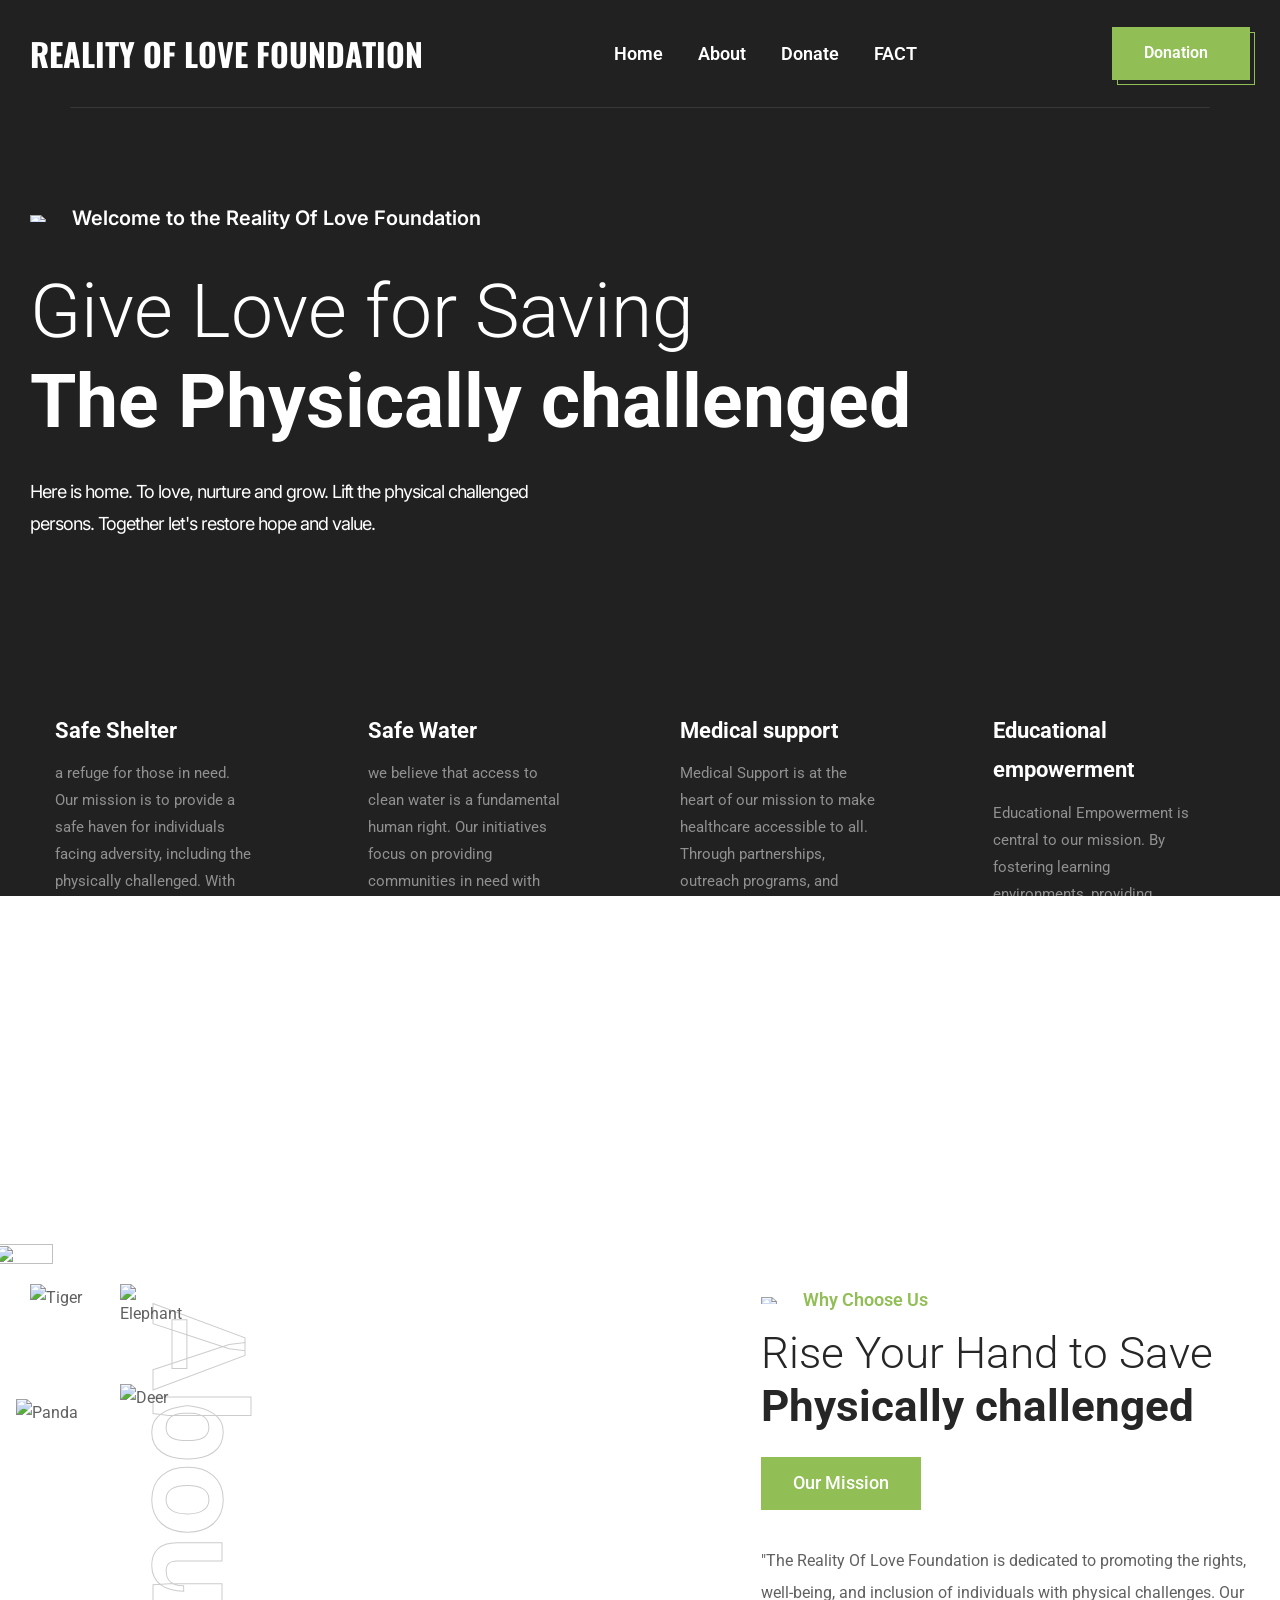
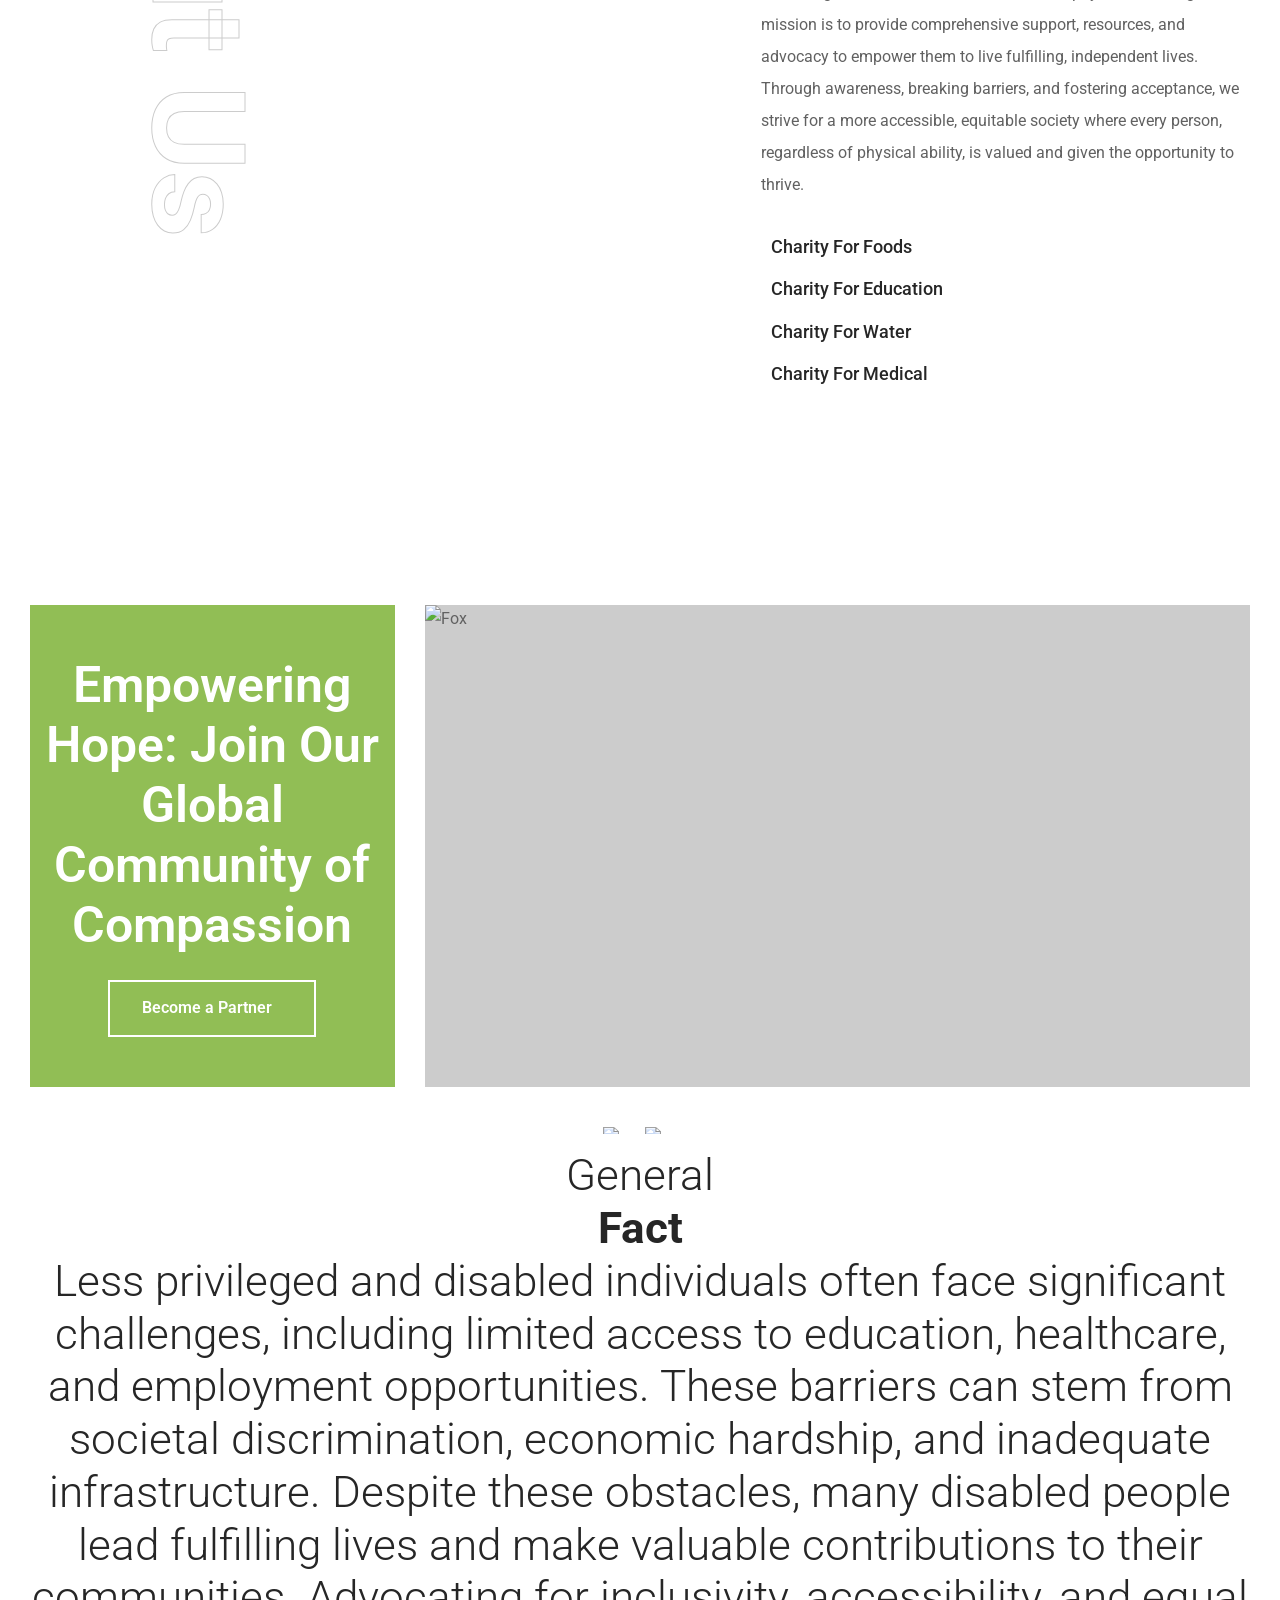
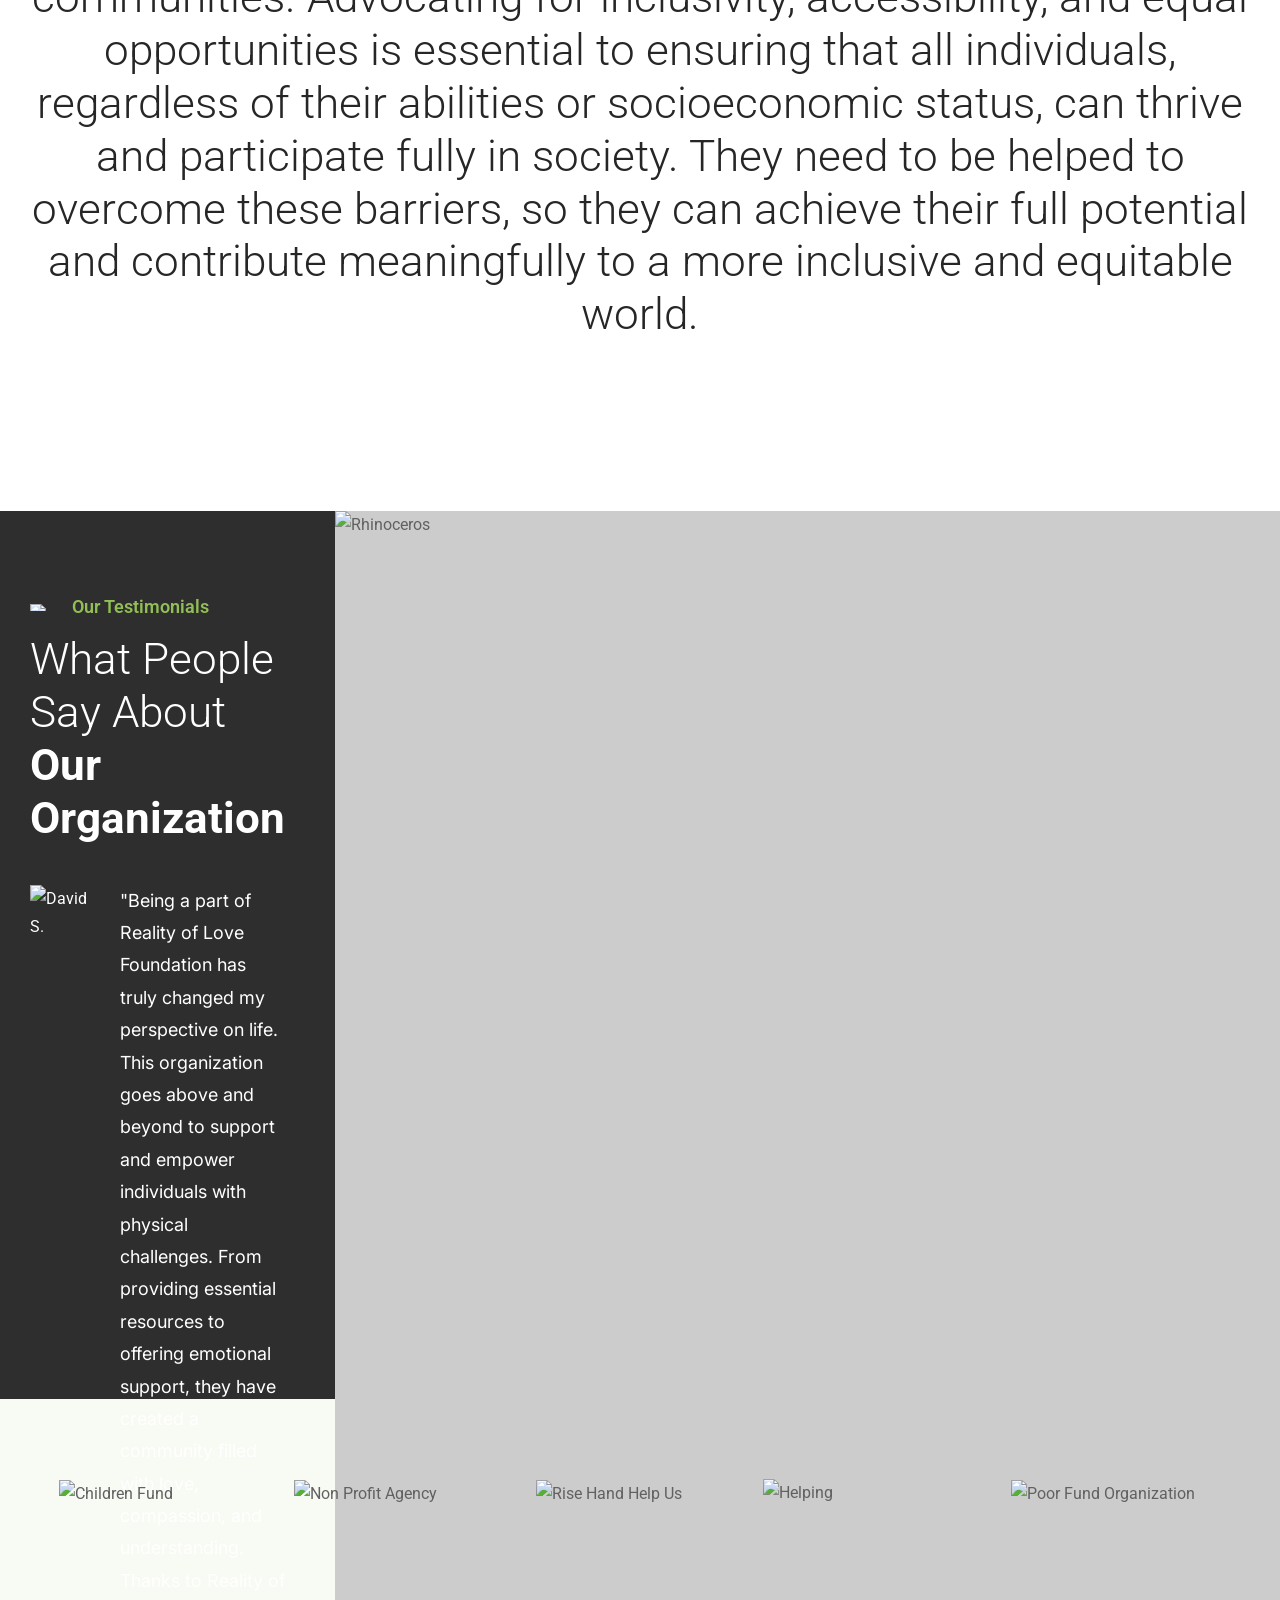
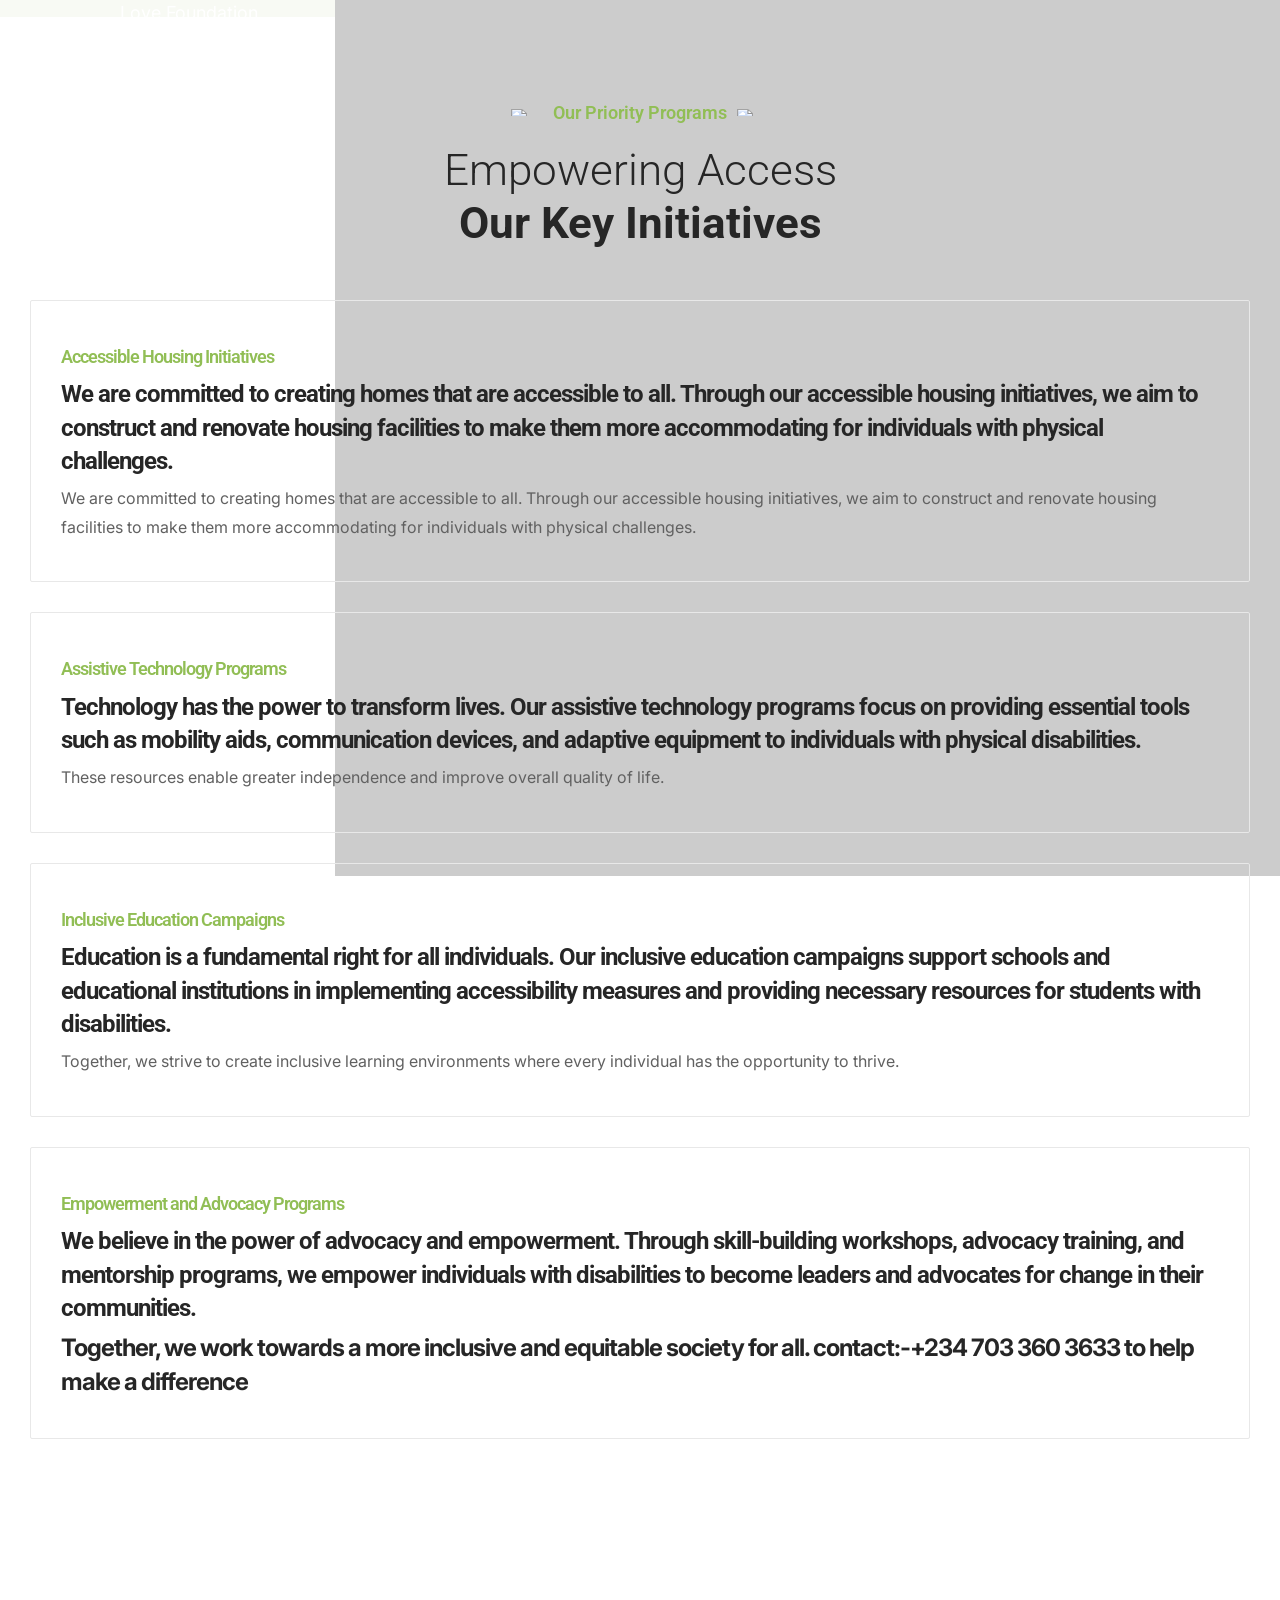
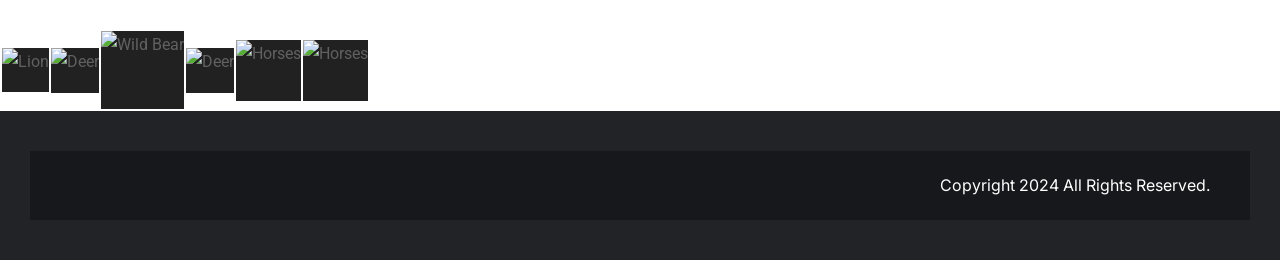
==== commit 277f9a37: "Restored v1: Import from GitHub" ====
--- a/index.html
+++ b/index.html
@@ -24,53 +24,8 @@
   <link rel="preconnect" href="https://fonts.googleapis.com">
   <link rel="preconnect" href="https://fonts.gstatic.com" crossorigin>
   <link
-    href="https://fonts.googleapis.com/css2?family=Inter:wght@400;500;600&family=Roboto:wght@300;400;500;700&family=Oswald:wght@600&family=Poppins:wght@300;400;500;600;700&display=swap"
+    href="https://fonts.googleapis.com/css2?family=Inter:wght@400;500;600&family=Roboto:wght@300;400;500;700&family=Oswald:wght@600&display=swap"
     rel="stylesheet">
-
-  <style>
-    @keyframes float {
-      0%, 100% { transform: translateY(0px); }
-      50% { transform: translateY(-20px); }
-    }
-    
-    @keyframes fadeInUp {
-      from {
-        opacity: 0;
-        transform: translateY(30px);
-      }
-      to {
-        opacity: 1;
-        transform: translateY(0);
-      }
-    }
-    
-    @keyframes slideInRight {
-      from {
-        opacity: 0;
-        transform: translateX(50px);
-      }
-      to {
-        opacity: 1;
-        transform: translateX(0);
-      }
-    }
-    
-    @keyframes pulse-glow {
-      0%, 100% { box-shadow: 0 0 20px rgba(158, 245, 150, 0.5); }
-      50% { box-shadow: 0 0 40px rgba(158, 245, 150, 0.8); }
-    }
-    
-    @keyframes gradient-shift {
-      0%, 100% { background-position: 0% 50%; }
-      50% { background-position: 100% 50%; }
-    }
-    
-    @keyframes float-animation {
-      0%, 100% { transform: translateY(0) rotate(0deg); }
-      25% { transform: translateY(-15px) rotate(2deg); }
-      75% { transform: translateY(-15px) rotate(-2deg); }
-    }
-  </style>
 </head>
 
 <body>
@@ -169,36 +124,26 @@
       -->
 
       <section class="hero" id="home">
-        <div class="hero-background">
-          <div class="animated-gradient"></div>
-          <div class="floating-shapes">
-            <div class="shape shape-1"></div>
-            <div class="shape shape-2"></div>
-            <div class="shape shape-3"></div>
-          </div>
-        </div>
-        
-        <div class="container hero-content">
-          <p class="section-subtitle" style="animation: fadeInUp 0.8s ease-out;">
+        <div class="container">
+
+          <p class="section-subtitle">
             <img src="./assets/images/subtitle-img-white.png" width="32" height="7" alt="Wavy line">
+
             <span>Welcome to the Reality Of Love Foundation</span>
           </p>
 
-          <h2 class="h1 hero-title" style="animation: fadeInUp 0.8s ease-out 0.2s both;">
+          <h2 class="h1 hero-title">
             Give Love for Saving <strong>The Physically challenged</strong>
           </h2>
 
-          <p class="hero-text" style="animation: fadeInUp 0.8s ease-out 0.4s both;">
+          <p class="hero-text">
             Here is home.
 To love, nurture and grow.
 Lift the physical challenged persons.
 Together let's restore hope and value.
           </p>
 
-          <a href="DONATIOJN.html" class="btn btn-primary hero-btn" style="animation: fadeInUp 0.8s ease-out 0.6s both;">
-            <span>Start Helping</span>
-            <ion-icon name="heart-outline" aria-hidden="true"></ion-icon>
-          </a>
+        
 
       </div>
 
@@ -217,7 +162,7 @@
 
           <ul class="features-list">
 
-            <li class="features-item" style="animation: fadeInUp 0.8s ease-out;">
+            <li class="features-item">
               <div class="item-icon">
                 <ion-icon name="shield-checkmark-outline"></ion-icon>
               </div>
@@ -234,7 +179,7 @@
               </div>
             </li>
 
-            <li class="features-item" style="animation: fadeInUp 0.8s ease-out 0.1s both;">
+            <li class="features-item">
               <div class="item-icon">
                 <ion-icon name="water-outline"></ion-icon>
               </div>
@@ -248,7 +193,7 @@
               </div>
             </li>
 
-            <li class="features-item" style="animation: fadeInUp 0.8s ease-out 0.2s both;">
+            <li class="features-item">
               <div class="item-icon">
                 <ion-icon name="leaf-outline"></ion-icon>
               </div>
@@ -259,19 +204,21 @@
                 <p class="item-text">
                  Medical Support is at the heart of our mission to make healthcare accessible to all. Through partnerships, outreach programs, and advocacy efforts, we aim to improve healthcare access and outcomes for underserved communities. Together, let's build a healthier, more equitable world.
                 </p>
-              </div>
-            </li>
-
-            <li class="features-item" style="animation: fadeInUp 0.8s ease-out 0.3s both;">
+				 <li class="features-item">
               <div class="item-icon">
                 <ion-icon name="school-outline"></ion-icon>
               </div>
-              <div>
+				<div>
                 <h3 class="h4 item-title">Educational empowerment</h3>
 
                 <p class="item-text">
                  Educational Empowerment is central to our mission. By fostering learning environments, providing resources, and empowering educators, we strive to ensure every child has access to quality education and opportunities for a brighter future.
                 </p>
+              </div>
+            </li>
+
+            
+               
               </div>
             </li>
 
@@ -408,22 +355,22 @@
         - #CTA
       -->
 
-      <section class="cta">
+      <section class="section cta">
         <div class="container">
 
-          <div class="cta-content" style="animation: fadeInUp 0.8s ease-out;">
-            <h2>Empowering Hope: Join Our Global Community of Compassion</h2>
-
-            <button class="btn btn-primary" style="animation: fadeInUp 0.8s ease-out 0.2s both;">
+          <div class="cta-content">
+            <h2 class="h2 section-title">Empowering Hope: Join Our Global Community of Compassion</h2>
+
+            <button class="btn btn-outline">
               <span>Become a Partner</span>
 
               <ion-icon name="heart-outline" aria-hidden="true"></ion-icon>
             </button>
           </div>
 
-          <figure class="cta-banner" style="animation: slideInRight 0.8s ease-out 0.2s both;">
+          <figure class="cta-banner">
             <img src="./assets/images/cta-banner.jpg" width="520" height="228" loading="lazy" alt="Fox"
-              style="width: 100%; height: 100%; object-fit: cover;">
+              class="img-cover">
           </figure>
 
         </div>
@@ -774,28 +721,17 @@
   <!-- 
     - #FOOTER
   -->
-  <footer class="footer" style="background: linear-gradient(135deg, #0a6801 0%, #053001 100%); padding: 60px 0 30px; text-align: center; color: white;">
+  <footer class="footer">
     <div class="container">
 
-      <div style="margin-bottom: 30px;">
-        <h3 style="color: white; font-size: 1.5rem; margin-bottom: 15px;">Reality of Love Foundation</h3>
-        <p style="color: rgba(255,255,255,0.8); font-size: 1rem;">
-          Empowering the physically challenged to live with dignity and hope
-        </p>
-      </div>
-
-      <div style="margin-bottom: 30px;">
-        <p style="color: rgba(255,255,255,0.8); margin-bottom: 10px;">
-          <strong>Contact:</strong> +234 703 360 3633
-        </p>
-        <p style="color: rgba(255,255,255,0.8);">
-          Follow us: 
-          <a href="https://www.instagram.com/reality_of_love_foundation" target="_blank" style="color: #9ef596; text-decoration: none; margin: 0 5px;">Instagram</a>
-        </p>
-      </div>
-
-      <p class="copyright" style="color: rgba(255,255,255,0.6); font-size: 0.9rem; border-top: 1px solid rgba(255,255,255,0.2); padding-top: 20px;">
-        Copyright © 2024 Reality of Love Foundation. All Rights Reserved.
+      <ul class="footer-list">
+
+       
+
+      </ul>
+
+      <p class="copyright">
+        Copyright 2024  All Rights Reserved.
       </p>
 
     </div>
@@ -818,4 +754,4 @@
 
 </body>
 
-</html>
+</html>
--- a/assets/css/style.css
+++ b/assets/css/style.css
@@ -1,36 +1,66 @@
 /*-----------------------------------*\
-  #style.css - Modern Animation & Responsive Design
-\*-----------------------------------*/
+  #style.css
+\*-----------------------------------*/
+
+/**
+ * copyright 2022 codewithsadee
+ */
+
+
+
+
 
 /*-----------------------------------*\
   #CUSTOM PROPERTY
 \*-----------------------------------*/
 
 :root {
+
   /**
    * colors
    */
-  --primary-green: hsl(86, 45%, 54%);
-  --primary-dark: hsl(0, 0%, 13%);
-  --primary-light: hsl(86, 41%, 97%);
-  --accent-green: hsl(86, 60%, 45%);
-  --text-dark: hsl(0, 0%, 15%);
-  --text-light: hsl(0, 0%, 47%);
+
+  --bright-yellow-crayola: hsl(40, 100%, 50%);
+  --medium-turquoise: hsl(172, 48%, 59%);
+  --silver-chalice: hsl(0, 0%, 70%);
+  --eerie-black-1: hsl(0, 0%, 13%);
+  --eerie-black-2: hsl(0, 0%, 15%);
+  --eerie-black-3: hsl(228, 10%, 10%);
+  --raisin-black: hsl(220, 8%, 14%);
+  --granite-gray: hsl(0, 0%, 38%);
+  --sonic-silver: hsl(0, 0%, 47%);
+  --pistachio_50: hsla(86, 45%, 54%, 0.5);
+  --baby-powder: hsl(86, 41%, 97%);
+  --light-gray: hsl(0, 0%, 80%);
+  --pistachio: hsl(86, 45%, 54%);
+  --platinum: hsl(0, 0%, 91%);
+  --cultured: hsl(0, 0%, 94%);
+  --white-60: hsla(0, 0%, 100%, 0.6);
+  --white_50: hsla(0, 0%, 100%, 0.5);
+  --white_10: hsla(0, 0%, 100%, 0.1);
   --white: hsl(0, 0%, 100%);
-  --shadow: 0 5px 20px -8px hsla(0, 0%, 0%, 0.15);
-  --shadow-lg: 0 15px 35px -8px hsla(0, 0%, 0%, 0.2);
+  --black: hsl(0, 0%, 0%);
+  --jet: hsl(0, 0%, 18%);
 
   /**
    * typography
    */
-  --ff-poppins: 'Poppins', sans-serif;
+
+  --ff-oswald: 'Oswald', sans-serif;
+  --ff-inter: 'Inter', sans-serif;
   --ff-roboto: 'Roboto', sans-serif;
-  --fs-1: 3.5rem;
-  --fs-2: 2.8rem;
-  --fs-3: 2.2rem;
-  --fs-4: 1.8rem;
-  --fs-5: 1.6rem;
-  --fs-6: 1.4rem;
+
+  --fs-1: 13rem;
+  --fs-2: 4rem;
+  --fs-3: 3.5rem;
+  --fs-4: 3rem;
+  --fs-5: 2.4rem;
+  --fs-6: 2.2rem;
+  --fs-7: 2rem;
+  --fs-8: 1.8rem;
+  --fs-9: 1.5rem;
+  --fs-10: 1.4rem;
+
   --fw-300: 300;
   --fw-500: 500;
   --fw-600: 600;
@@ -39,13 +69,29 @@
   /**
    * spacing
    */
+
   --section-padding: 80px;
 
   /**
+   * shadow
+   */
+
+  --card-shadow: 0 5px 20px -8px hsla(0, 0%, 0%, 0.15);
+
+  /**
    * transition
    */
-  --transition: 0.3s ease;
-}
+
+  --transition-1: 0.05s ease;
+  --transition-2: 0.25s ease;
+  --cubic-in: cubic-bezier(0.51, 0.03, 0.64, 0.28);
+  --cubic-out: cubic-bezier(0.33, 0.85, 0.4, 0.96);
+
+}
+
+
+
+
 
 /*-----------------------------------*\
   #RESET
@@ -66,23 +112,37 @@
   color: inherit;
 }
 
-a, img, span, input, button, ion-icon {
-  display: block;
-}
+a,
+img,
+span,
+time,
+input,
+strong,
+button,
+ion-icon { display: block; }
 
 img { height: auto; }
 
-input, button {
+ion-icon { pointer-events: none; }
+
+input,
+button {
   background: none;
   border: none;
   font: inherit;
 }
 
+input { width: 100%; }
+
 button { cursor: pointer; }
+
+:focus-visible { outline-offset: 4px; }
+
+::selection { background-color: var(--white_10); }
 
 html {
   font-family: var(--ff-roboto);
-  color: var(--text-light);
+  color: var(--granite-gray);
   font-size: 10px;
   scroll-behavior: smooth;
 }
@@ -94,1017 +154,1316 @@
   overflow-x: hidden;
 }
 
-::-webkit-scrollbar { width: 10px; }
+::-webkit-scrollbar { width: 13px; }
+
 ::-webkit-scrollbar-track { background-color: hsl(0, 0%, 95%); }
-::-webkit-scrollbar-thumb { 
-  background-color: var(--primary-green);
-  border-radius: 10px;
-}
+
+::-webkit-scrollbar-thumb { background-color: var(--pistachio); }
+
+
+
+
 
 /*-----------------------------------*\
   #REUSED STYLE
 \*-----------------------------------*/
 
-.container {
-  max-width: 1200px;
-  margin: 0 auto;
-  padding: 0 20px;
-}
-
-.section {
-  padding: var(--section-padding) 0;
-}
+.container { padding-inline: 15px; }
 
 .section-subtitle {
-  color: var(--primary-green);
-  font-size: var(--fs-6);
+  color: var(--color, var(--pistachio));
+  font-size: var(--fs, var(--fs-8));
+  font-family: var(--ff, var(--ff-roboto));
   font-weight: var(--fw-600);
   display: flex;
   align-items: center;
   gap: 10px;
-  margin-bottom: 15px;
-  justify-content: center;
-  flex-wrap: wrap;
-}
+}
+
+.h1,
+.h2 { font-weight: var(--fw-300); }
+
+.h2,
+.h3 { line-height: 1.6; }
 
 .h2 {
-  font-size: var(--fs-2);
-  color: var(--text-dark);
-  font-weight: var(--fw-700);
-  line-height: 1.3;
-  margin-bottom: 30px;
-}
-
-.h2 strong {
-  color: var(--primary-green);
+  font-size: var(--fs-3);
+  color: var(--eerie-black-2);
+}
+
+.h3 {
+  font-size: var(--fs-5);
+  color: var(--eerie-black-2);
 }
 
 .h4 {
-  color: var(--text-dark);
-  font-size: var(--fs-4);
+  color: var(--white);
+  font-size: var(--fs-6);
+}
+
+.btn {
+  position: relative;
+  background-color: var(--btn-bg, var(--pistachio));
+  color: var(--white);
   font-weight: var(--fw-600);
-}
+  padding: 12px 32px;
+  display: flex;
+  align-items: center;
+  gap: 10px;
+  transition: var(--transition-2);
+}
+
+.btn ion-icon {
+  --ionicon-stroke-width: 55px;
+  font-size: 1.8rem;
+}
+
+.btn:not(.btn-outline)::after {
+  content: "";
+  position: absolute;
+  inset: 0;
+  border: 1px solid var(--btn-bg, var(--pistachio));
+  transform: translate(5px, 5px);
+  transition: var(--transition-2);
+}
+
+.btn:is(:hover, :focus)::after { transform: translate(0, 0); }
+
+.btn-secondary { --btn-bg: var(--black); }
+
+.btn-secondary:is(:hover, :focus) { --btn-bg: var(--pistachio); }
+
+.btn-outline {
+  border: 2px solid var(--white);
+  background-color: transparent;
+}
+
+.btn-white {
+  --btn-bg: var(--platinum);
+  color: var(--black);
+}
+
+.section { padding-block: var(--section-padding); }
+
+.w-100 { width: 100%; }
+
+.section-text { line-height: 2; }
+
+.img-cover {
+  width: 100%;
+  height: 100%;
+  object-fit: cover;
+}
+
+
+
 
 /*-----------------------------------*\
   #HEADER
 \*-----------------------------------*/
+
+.lang-switch,
+.header-action { display: none; }
 
 .header {
   position: fixed;
   top: 0;
   left: 0;
   width: 100%;
-  background: rgba(255, 255, 255, 0.95);
-  backdrop-filter: blur(10px);
-  box-shadow: 0 2px 20px rgba(0, 0, 0, 0.1);
-  padding: 15px 0;
-  z-index: 999;
-  transition: var(--transition);
-}
-
-.header.header--active {
-  background: var(--white);
-}
+  background-color: transparent;
+  padding-block: 18px;
+  z-index: 4;
+}
+
+.header::after {
+  content: "";
+  position: absolute;
+  bottom: 0;
+  left: 50%;
+  transform: translateX(-50%);
+  width: calc(100% - 140px);
+  height: 1px;
+  background-color: var(--white_10);
+}
+
+.header.active {
+  background-color: var(--eerie-black-1);
+  box-shadow: 0 0 10px hsla(0, 0%, 0%, 0.8);
+}
+
+.header.active::after { display: none; }
 
 .header .container {
   display: flex;
   justify-content: space-between;
   align-items: center;
-}
-
-.header h1 {
-  margin: 0;
-}
-
-.header .logo {
-  color: var(--text-dark);
-  font-weight: var(--fw-700);
-  font-size: var(--fs-4);
-  transition: var(--transition);
-}
-
-.header .logo:hover {
-  color: var(--primary-green);
-}
-
-.header-action {
-  display: flex;
-  gap: 20px;
-  align-items: center;
+  gap: 50px;
+}
+
+.logo {
+  color: var(--white);
+  font-family: var(--ff-oswald);
+  font-size: 3.2rem;
+  text-transform: uppercase;
+}
+
+.nav-open-btn {
+  color: var(--white);
+  font-size: 3.8rem;
 }
 
 .navbar {
-  display: none;
-}
-
-.navbar.navbar--active {
-  display: flex;
   position: fixed;
-  left: 0;
-  top: 0;
-  width: 100%;
-  height: 100vh;
-  background: rgba(0, 0, 0, 0.95);
-  flex-direction: column;
-  justify-content: center;
-  align-items: center;
-  z-index: 998;
-  animation: fadeInUp 0.3s ease;
-}
-
-.navbar-list {
-  display: flex;
-  flex-direction: column;
-  gap: 30px;
-  text-align: center;
-}
-
-.navbar-link {
-  color: var(--white);
-  font-size: var(--fs-3);
-  font-weight: var(--fw-500);
-  transition: var(--transition);
-  display: flex;
-  align-items: center;
-  justify-content: center;
-  gap: 10px;
-}
-
-.navbar-link:hover {
-  color: var(--primary-green);
-}
-
-.btn {
-  padding: 12px 30px;
-  border-radius: 50px;
-  font-weight: var(--fw-600);
-  transition: var(--transition);
-  display: inline-flex;
-  align-items: center;
-  gap: 10px;
-  cursor: pointer;
-  border: 2px solid transparent;
-}
-
-.btn-primary {
-  background: var(--primary-green);
-  color: var(--white);
-  box-shadow: 0 10px 25px rgba(158, 245, 150, 0.3);
-}
-
-.btn-primary:hover {
-  background: var(--accent-green);
-  transform: translateY(-2px);
-  box-shadow: 0 15px 35px rgba(158, 245, 150, 0.4);
-}
-
-.btn-outline {
-  border: 2px solid var(--primary-green);
-  color: var(--primary-green);
-  background: transparent;
-}
-
-.btn-outline:hover {
-  background: var(--primary-green);
-  color: var(--white);
-}
-
-.nav-open-btn,
-.nav-close-btn {
-  font-size: 28px;
-  color: var(--text-dark);
-  cursor: pointer;
-  display: none;
-}
-
-@media (max-width: 768px) {
-  .navbar-list {
-    display: none;
-  }
-
-  .header-action {
-    gap: 10px;
-  }
-
-  .nav-open-btn {
-    display: block;
-  }
-
-  .nav-close-btn {
-    position: absolute;
-    top: 30px;
-    right: 30px;
-    display: block;
-  }
-}
-
-/*-----------------------------------*\
-  #HERO SECTION
-\*-----------------------------------*/
-
-.hero {
-  position: relative;
-  min-height: 100vh;
-  display: flex;
-  align-items: center;
-  justify-content: center;
-  padding-top: 80px;
-  overflow: hidden;
-}
-
-.hero-background {
-  position: absolute;
-  top: 0;
+  background-color: var(--eerie-black-1);
+  top: 100%;
   left: 0;
   width: 100%;
   height: 100%;
+  outline: 1px solid var(--white_10);
+  display: flex;
+  flex-direction: column;
   z-index: 1;
-}
-
-.animated-gradient {
+  visibility: hidden;
+  transition: 0.25s var(--cubic-in);
+}
+
+.navbar.active {
+  transform: translateY(-100%);
+  visibility: visible;
+  transition: 0.5s var(--cubic-out);
+}
+
+.nav-close-btn {
+  color: var(--white);
+  font-size: 2.4rem;
   position: absolute;
-  top: 0;
-  left: 0;
+  top: 15px;
+  right: 15px;
+}
+
+.nav-close-btn ion-icon { --ionicon-stroke-width: 60px; }
+
+.navbar > .logo {
+  font-size: 4rem;
+  width: max-content;
+  margin-inline: auto;
+  margin-block-start: 50px;
+}
+
+.navbar-list {
+  max-width: 400px;
   width: 100%;
-  height: 100%;
-  background: linear-gradient(135deg, #9ef596 0%, #14c789 50%, #0a6801 100%);
-  background-size: 200% 200%;
-  animation: gradient-shift 8s ease infinite;
-}
-
-.floating-shapes {
-  position: absolute;
-  width: 100%;
-  height: 100%;
-  top: 0;
-  left: 0;
-}
-
-.shape {
-  position: absolute;
-  border-radius: 50%;
-  opacity: 0.1;
-  animation: float-animation 6s ease-in-out infinite;
-}
-
-.shape-1 {
-  width: 300px;
-  height: 300px;
-  background: rgba(255, 255, 255, 0.5);
-  top: 10%;
-  right: 10%;
-  animation-delay: 0s;
-}
-
-.shape-2 {
-  width: 200px;
-  height: 200px;
-  background: rgba(255, 255, 255, 0.3);
-  top: 50%;
-  left: 5%;
-  animation-delay: 2s;
-}
-
-.shape-3 {
-  width: 250px;
-  height: 250px;
-  background: rgba(255, 255, 255, 0.4);
-  bottom: 10%;
-  right: 20%;
-  animation-delay: 4s;
-}
-
-.hero-content {
-  position: relative;
-  z-index: 2;
-  text-align: center;
+  margin: auto;
+  padding-inline: 10px;
+  opacity: 0;
+  transition: 0.5s ease;
+  transition-delay: 0s;
+}
+
+.navbar.active .navbar-list {
+  opacity: 1;
+  transition-delay: 0.25s;
+}
+
+.navbar-link {
   color: var(--white);
+  font-size: var(--fs-9);
+  font-weight: var(--fw-500);
+  text-transform: uppercase;
+  display: flex;
+  justify-content: space-between;
+  align-items: center;
+  padding-inline: 10px 15px;
+  padding-block: 8px;
+  transition: var(--transition-1);
+}
+
+.navbar-link:is(:hover, :focus) { background-color: var(--pistachio); }
+
+
+
+
+
+/*-----------------------------------*\
+  #HERO
+\*-----------------------------------*/
+
+.hero {
+  background-color: var(--eerie-black-1);
+  color: var(--white);
+  min-height: 700px;
+  padding-block: 120px 60px;
+  display: grid;
+  align-items: center;
+}
+
+.hero .section-subtitle {
+  --color: var(--white);
+  --ff: var(--ff-inter);
+  --fs: var(--fs-7);
 }
 
 .hero-title {
-  color: var(--white);
-  font-size: clamp(2rem, 8vw, 4rem);
-  font-weight: var(--fw-700);
-  margin: 30px 0;
+  font-size: var(--fs-2);
+  margin-block: 30px;
   line-height: 1.2;
 }
 
-.hero-title strong {
-  color: #ffeb3b;
-}
-
 .hero-text {
-  color: rgba(255, 255, 255, 0.9);
-  font-size: var(--fs-5);
-  max-width: 600px;
-  margin: 0 auto 40px;
-  line-height: 1.8;
-}
-
-.hero-btn {
-  animation: pulse-glow 2s ease-in-out infinite;
-}
-
-/*-----------------------------------*\
-  #FEATURES SECTION
+  font-family: var(--ff-inter);
+  font-size: var(--fs-8);
+  letter-spacing: -1px;
+  max-width: 50ch;
+  margin-block-end: 30px;
+}
+
+
+
+
+
+/*-----------------------------------*\
+  #FEATURES
 \*-----------------------------------*/
 
 .features {
-  background: var(--primary-light);
-  position: relative;
+  padding-block-start: 0;
+  background-color: var(--eerie-black-1);
 }
 
 .features-list {
   display: grid;
-  grid-template-columns: repeat(auto-fit, minmax(280px, 1fr));
   gap: 30px;
-  margin-top: 50px;
 }
 
 .features-item {
-  background: var(--white);
-  padding: 40px;
-  border-radius: 20px;
-  box-shadow: var(--shadow);
-  transition: var(--transition);
-  border-left: 5px solid var(--primary-green);
-  cursor: pointer;
-}
-
-.features-item:hover {
-  transform: translateY(-10px);
-  box-shadow: var(--shadow-lg);
-}
-
-.item-icon {
-  width: 60px;
-  height: 60px;
-  background: linear-gradient(135deg, var(--primary-green), var(--accent-green));
-  border-radius: 50%;
-  display: flex;
-  align-items: center;
-  justify-content: center;
-  font-size: 30px;
-  color: var(--white);
-  margin-bottom: 20px;
-  transition: var(--transition);
-}
-
-.features-item:hover .item-icon {
-  transform: rotate(15deg) scale(1.1);
-}
-
-.item-title {
-  color: var(--text-dark);
-  margin-bottom: 15px;
-}
-
-.item-text {
-  color: var(--text-light);
-  line-height: 1.8;
-}
-
-/*-----------------------------------*\
-  #ABOUT SECTION
-\*-----------------------------------*/
-
-.about {
-  background: var(--white);
-}
+  display: flex;
+  align-items: flex-start;
+  gap: 25px;
+}
+
+.features-item .item-icon {
+  color: var(--pistachio);
+  font-size: 5.5rem;
+  margin-block-start: 10px;
+} 
+
+.features-item .item-icon ion-icon { --ionicon-stroke-width: 25px; }
+
+.features-item .item-title { margin-block-end: 10px; }
+
+.features-item .item-text {
+  max-width: 25ch;
+  color: var(--white_50);
+  font-size: var(--fs-9);
+}
+
+
+
+
+
+/*-----------------------------------*\
+  #ABOUT
+\*-----------------------------------*/
+
+.about { padding-block-start: 120px; }
 
 .about-banner {
   position: relative;
-  margin-bottom: 60px;
+  max-width: max-content;
+  margin-block-end: 30px;
 }
 
 .deco-title {
-  font-size: clamp(2rem, 15vw, 8rem);
-  font-weight: var(--fw-300);
-  color: rgba(158, 245, 150, 0.1);
+  font-size: var(--fs-1);
+  font-weight: var(--fw-700);
+  white-space: nowrap;
+  line-height: 0.5;
+  color: transparent;
+  -webkit-text-fill-color: transparent;
+  -webkit-text-stroke: 1px var(--light-gray);
+  transform-origin: top left;
+  transform: rotate(0.25turn);
+  position: absolute;
+  top: 55%;
+  left: 100%;
+  z-index: -1;
+}
+
+.deco-img {
+  position: absolute;
+  top: -40px;
+  left: 0;
+  z-index: -1;
+}
+
+.about-img {
+  max-width: max-content;
+  margin-block-end: 30px;
+}
+
+.about .section-subtitle { margin-block-end: 10px; }
+
+.tab-nav {
+  display: flex;
+  flex-wrap: wrap;
+  gap: 15px;
+  margin-block: 25px 35px;
+}
+
+.tab-btn {
+  background-color: var(--platinum);
+  color: var(--granite-gray);
+  font-size: var(--fs-8);
+  font-weight: var(--fw-500);
+  padding: 10px 32px;
+}
+
+.tab-btn.active {
+  background-color: var(--pistachio);
+  color: var(--white);
+}
+
+.tab-list { margin-block: 25px 50px; }
+
+.tab-item {
+  display: flex;
+  align-items: center;
+  gap: 10px;
+  padding-block: 5px;
+}
+
+.tab-item .item-icon {
+  font-size: 3rem;
+  color: var(--pistachio);
+}
+
+.tab-text {
+  color: var(--eerie-black-2);
+  font-size: var(--fs-8);
+  font-weight: var(--fw-500);
+}
+
+
+
+
+
+/*-----------------------------------*\
+  #CTA
+\*-----------------------------------*/
+
+.cta-content {
+  background-color: var(--pistachio);
+  text-align: center;
+  padding: 50px 15px;
+  margin-block-end: 30px;
+}
+
+.cta .section-title {
+  color: var(--white);
+  font-size: var(--fs-4);
+  font-weight: var(--fw-600);
+  line-height: 1.2;
+  margin-block-end: 25px;
+}
+
+.cta .btn-outline { margin-inline: auto; }
+
+.cta-banner { background-color: var(--light-gray); }
+
+
+
+
+
+/*-----------------------------------*\
+  #SERVICE
+\*-----------------------------------*/
+
+.service {
+  background-color: var(--baby-powder);
+  background-repeat: no-repeat;
+  background-position: center top;
+  margin-block-start: -200px;
+  padding-block-start: 200px;
+}
+
+.service .section-title { margin-block: 10px 40px; }
+
+.service-list {
+  display: grid;
+  gap: 30px;
+}
+
+.service-card {
+  background-color: var(--white);
+  text-align: center;
+  padding: 45px 40px;
+  border-radius: 2px;
+  outline: 3px solid transparent;
+  box-shadow: var(--card-shadow);
+  transition: var(--transition-2);
+}
+
+.service-card:is(:hover, :focus-within) { outline-color: var(--pistachio); }
+
+.service-card .card-icon {
+  color: var(--pistachio);
+  font-size: 7rem;
+  max-width: max-content;
+  margin-inline: auto;
+}
+
+.service-card .card-icon ion-icon { --ionicon-stroke-width: 20px; }
+
+.service-card .card-title {
+  letter-spacing: -1px;
+  margin-block: 10px;
+}
+
+.service-card .card-text { font-family: var(--ff-inter); }
+
+.btn-link {
+  display: flex;
+  justify-content: center;
+  align-items: center;
+  gap: 5px;
+  color: var(--silver-chalice);
+  font-size: var(--fs-8);
+  font-weight: var(--fw-600);
+  margin-block-start: 15px;
+}
+
+.btn-link span { text-decoration: underline; }
+
+
+
+
+
+/*-----------------------------------*\
+  #DONATE
+\*-----------------------------------*/
+
+.donate-list {
+  display: grid;
+  gap: 60px;
+}
+
+.donate-card { box-shadow: var(--card-shadow); }
+
+.donate-card .card-banner { background-color: var(--light-gray); }
+
+.donate-card .card-content {
+  background-color: var(--white);
+  padding: 35px;
+}
+
+.progress-wrapper {
+  display: flex;
+  justify-content: space-between;
+  align-items: center;
+}
+
+.progress-text {
+  display: flex;
+  gap: 5px;
+  font-size: var(--fs-8);
+}
+
+.progress-text data {
+  color: var(--eerie-black-2);
+  font-weight: var(--fw-600);
+}
+
+.donate-card .card-title { --fs-5: 2.1rem; }
+
+.progress-box {
+  background-color: var(--cultured);
+  border-radius: 20px;
+  margin-block: 10px 20px;
+}
+
+.progress {
+  height: 6px;
+  width: 83%;
+  background-color: var(--pistachio);
+  border-radius: inherit;
+}
+
+.progress-value {
+  color: var(--pistachio);
+  font-size: var(--fs-7);
+  font-weight: var(--fw-600);
+}
+
+.card-wrapper {
+  display: flex;
+  flex-wrap: wrap;
+  justify-content: space-between;
+  align-items: center;
+  gap: 5px;
+  margin-block: 15px;
+}
+
+.donate-card .card-wrapper-text {
+  display: flex;
+  gap: 5px;
+}
+
+.donate-card .card-wrapper-text span {
+  color: var(--sonic-silver);
+  font-weight: var(--fw-500);
+}
+
+.card-wrapper-text data { font-weight: var(--fw-600); }
+
+.card-wrapper-text .green { color: var(--pistachio); }
+
+.card-wrapper-text .yellow { color: var(--bright-yellow-crayola); }
+
+.card-wrapper-text .cyan { color: var(--medium-turquoise); }
+
+
+
+
+
+/*-----------------------------------*\
+  #TESTIMONIALS
+\*-----------------------------------*/
+
+.testi { background-color: var(--jet); }
+
+.testi-content { padding: var(--section-padding) 15px; }
+
+.testi .section-title {
+  color: var(--white);
+  margin-block: 10px 40px;
+}
+
+.testi-card { color: var(--white); }
+
+.testi-text,
+.testi-name { font-size: var(--fs-8); }
+
+.testi-text,
+.testi-title { font-family: var(--ff-inter); }
+
+.testi-text {
+  padding-block-end: 30px;
+  border-block-end: 1px solid var(--white_10);
+  margin-block: 20px 30px;
+}
+
+.testi-title {
+  color: var(--white_50);
+  font-size: var(--fs-10);
+}
+
+.testi-banner { background-color: var(--light-gray); }
+
+
+
+
+
+/*-----------------------------------*\
+  #PARTNER
+\*-----------------------------------*/
+
+.partner { background-color: var(--baby-powder); }
+
+.partner .container {
+  display: flex;
+  flex-wrap: wrap;
+  justify-content: center;
+  align-items: center;
+  gap: 50px;
+}
+
+.partner-logo .color,
+.partner-logo:is(:hover, :focus) .gray { display: none; }
+
+.partner-logo:is(:hover, :focus) .color,
+.partner-logo .gray { display: block; }
+
+
+
+
+
+/*-----------------------------------*\
+  #EVENT
+\*-----------------------------------*/
+
+.event { padding-block-end: 120px; }
+
+.event .section-subtitle { justify-content: center; }
+
+.event .section-title {
+  text-align: center;
+  margin-block: 15px 50px;
+}
+
+.event-list {
+  display: grid;
+  gap: 30px;
+  margin-block-end: 70px;
+}
+
+.event-card {
+  border: 1px solid var(--platinum);
+  padding: 40px 30px;
+  border-radius: 2px;
+  outline: 3px solid transparent;
+  transition: var(--transition-2);
+}
+
+.event-card:is(:hover, :focus-within) { outline-color: var(--pistachio); }
+
+.event-card .card-time {
+  background-color: var(--pistachio);
+  color: var(--white);
+  font-weight: var(--fw-600);
+  line-height: 1.3;
+  max-width: max-content;
+  padding: 10px 20px;
+  border-radius: 8px;
+  box-shadow: 0 10px 15px var(--pistachio_50);
+}
+
+.event-card .card-time .month { font-size: 2.1rem; }
+
+.event-card .card-time .date { font-size: var(--fs-4); }
+
+.event-card .card-subtitle {
+  margin-block: 30px 5px;
+  color: var(--pistachio);
+  font-size: var(--fs-8);
+  font-weight: var(--fw-600);
+  letter-spacing: -1px;
+}
+
+.event-card .card-title {
+  color: var(--eerie-black-2);
+  letter-spacing: -1px;
+}
+
+.event-card .card-text {
+  font-family: var(--ff-inter);
+  margin-block: 5px 30px;
+}
+
+.event .btn-secondary { margin-inline: auto; }
+
+
+
+
+
+/*-----------------------------------*\
+  #INSTA POST
+\*-----------------------------------*/
+
+.insta-post-link {
+  position: relative;
+  background-color: var(--eerie-black-1);
+  overflow: hidden;
+}
+
+.insta-post-link > img { transition: var(--transition-2); }
+
+.insta-post-link:is(:hover, :focus) > img {
+  transform: scale(1.1);
+  opacity: 0.5;
+}
+
+.insta-post-link > ion-icon {
+  color: var(--white);
+  font-size: 5rem;
   position: absolute;
   top: 50%;
   left: 50%;
   transform: translate(-50%, -50%);
-  z-index: 0;
-  white-space: nowrap;
-}
-
-.banner-row {
-  display: grid;
-  grid-template-columns: 1fr 1fr;
-  gap: 20px;
-  z-index: 1;
-  position: relative;
-}
-
-.banner-col {
-  display: grid;
-  grid-template-columns: 1fr;
-  gap: 20px;
-}
-
-.about-img {
-  width: 100%;
-  height: auto;
-  border-radius: 15px;
-  box-shadow: var(--shadow-lg);
-  transition: var(--transition);
-  cursor: pointer;
-}
-
-.about-img:hover {
-  transform: scale(1.05);
-}
-
-.about-content {
-  text-align: center;
-}
-
-.tab-nav {
+  opacity: 0;
+  transition: var(--transition-2);
+}
+
+.insta-post-link:is(:hover, :focus) > ion-icon { opacity: 1; }
+
+.insta-post-list {
+  display: flex;
+  overflow-x: auto;
+  scroll-snap-type: inline mandatory;
+}
+
+.insta-post-list::-webkit-scrollbar { display: none; }
+
+.insta-post-item {
+  min-width: 90%;
+  scroll-snap-align: center;
+}
+
+
+
+
+
+/*-----------------------------------*\
+  #FOOTER
+\*-----------------------------------*/
+
+.footer {
+  background-color: var(--raisin-black);
+  color: var(--white);
+  font-family: var(--ff-inter);
+  padding-block: 40px;
+}
+
+.footer .container {
+  margin-inline: 15px;
+  background-color: var(--eerie-black-3);
+  padding: 20px;
+}
+
+.footer-list,
+.copyright {
+  max-width: max-content;
+  margin-inline: auto;
+}
+
+.footer-list {
   display: flex;
   justify-content: center;
-  gap: 15px;
-  margin: 30px 0;
   flex-wrap: wrap;
-}
-
-.tab-btn {
-  padding: 10px 25px;
-  border: 2px solid var(--primary-green);
-  color: var(--primary-green);
-  background: transparent;
-  border-radius: 50px;
-  font-weight: var(--fw-600);
-  transition: var(--transition);
-  cursor: pointer;
-}
-
-.tab-btn.active {
-  background: var(--primary-green);
-  color: var(--white);
-}
-
-.tab-btn:hover {
-  background: var(--primary-green);
-  color: var(--white);
-}
-
-.section-text {
-  color: var(--text-light);
-  font-size: var(--fs-5);
-  line-height: 1.8;
-  margin-bottom: 40px;
-  max-width: 800px;
-  margin-left: auto;
-  margin-right: auto;
-}
-
-.tab-list {
-  display: grid;
-  grid-template-columns: repeat(auto-fit, minmax(250px, 1fr));
-  gap: 20px;
-  margin-top: 40px;
-}
-
-.tab-item {
-  display: flex;
-  align-items: center;
-  gap: 15px;
-}
-
-.tab-item .item-icon {
-  flex-shrink: 0;
-  color: var(--primary-green);
-  font-size: 24px;
-}
-
-.tab-text {
-  color: var(--text-dark);
-  font-weight: var(--fw-600);
-}
-
-/*-----------------------------------*\
-  #CTA SECTION
-\*-----------------------------------*/
-
-.cta {
-  background: linear-gradient(135deg, var(--primary-green), var(--accent-green));
-  color: var(--white);
-  padding: 80px 20px;
-  border-radius: 0;
-}
-
-.cta .container {
-  display: grid;
-  grid-template-columns: 1fr 1fr;
-  gap: 50px;
-  align-items: center;
-}
-
-.cta-content h2 {
-  color: var(--white);
-  font-size: clamp(2rem, 6vw, 3rem);
-}
-
-.cta-banner {
-  position: relative;
-  height: 300px;
-  border-radius: 20px;
-  overflow: hidden;
-  box-shadow: var(--shadow-lg);
-}
-
-.cta-banner img {
-  width: 100%;
-  height: 100%;
-  object-fit: cover;
-}
-
-@media (max-width: 768px) {
+  gap: 5px 40px;
+  margin-block-end: 15px;
+}
+
+.footer-link,
+.copyright-link {
+  text-decoration: underline;
+  transition: var(--transition-1);
+}
+
+.footer-link {  color: var(--white_50); }
+
+:is(.footer-link, .copyright-link):is(:hover, :focus) { 
+  background-color: hsla(0, 0%, 100%, 0.05);
+}
+
+.copyright { text-align: center; }
+
+.copyright-link { display: inline-block; }
+
+
+
+
+
+/*-----------------------------------*\
+  #MEDIA QUERIES
+\*-----------------------------------*/
+
+/**
+ * responsive for larger than 450px screen
+ */
+
+@media (min-width: 450px) {
+
+  /**
+   * CUSTOM PROPERTY
+   */
+
+  :root {
+
+    /**
+     * typography
+     */
+
+    --fs-3: 4rem;
+
+  }
+
+
+
+  /**
+   * CTA
+   */
+
+  .cta { --fs-4: 4.1rem; }
+
+}
+
+
+
+
+
+/**
+ * responsive for larger than 580px screen
+ */
+
+@media (min-width: 580px) {
+
+  /**
+   * CUSTOM PROPERTY
+   */
+
+  :root {
+
+    /**
+     * typography
+     */
+
+    --fs-2: 5.5rem;
+
+  }
+
+
+
+  /**
+   * DONATE
+   */
+
+  .donate-card {
+    position: relative;
+    padding-block-end: 150px;
+    box-shadow: none;
+  }
+
+  .donate-card .card-content {
+    position: absolute;
+    width: 85%;
+    bottom: 0;
+    right: 0;
+    border-radius: 4px;
+    box-shadow: var(--card-shadow);
+  }
+
+  .donate-card .card-title { --fs-5: 2.4rem; }
+
+
+
+  /**
+   * EVENT
+   */
+
+  .event-card {
+    display: flex;
+    align-items: flex-start;
+    gap: 30px;
+  }
+
+  .event-card .card-subtitle { margin-block-start: 0; }
+
+  .event-card .card-title {
+    font-size: var(--fs-5);
+    line-height: 1.4;
+  }
+
+
+
+  /**
+   * INSTA POST
+   */
+
+  .insta-post-item { min-width: 45%; }
+
+}
+
+
+
+
+
+/**
+ * responsive for larger than 768px screen
+ */
+
+@media (min-width: 768px) {
+
+  /**
+   * FEATURES, SERVICE
+   */
+
+  .features-list,
+  .service-list { grid-template-columns: 1fr 1fr; }
+
+
+
+  /**
+   * ABOUT
+   */
+
+  .banner-row {
+    display: flex;
+    gap: 20px;
+  }
+
+  .deco-title {
+    top: 10%;
+    left: calc(100% + 40px);
+  }
+
+  .about-img { margin-block-end: 0; }
+
+  .about-img:first-child { margin-block-end: 30px; }
+
+
+
+  /**
+   * TESTIMONIALS
+   */
+
+  .testi-card {
+    display: flex;
+    align-items: flex-start;
+    gap: 30px;
+  }
+
+  .testi-text { margin-block-start: 0; }
+
+
+
+  /**
+   * INSTA POST
+   */
+
+  .insta-post-item { min-width: 32%; }
+
+
+
+  /**
+   * FOOTER
+   */
+
+  .footer .container {
+    display: flex;
+    align-items: center;
+    justify-content: space-between;
+    gap: 40px;
+    padding-inline: 40px;
+  }
+
+  .footer-list,
+  .copyright { margin-inline: 0; }
+
+  .footer-list { margin-block-end: 0; }
+
+}
+
+
+
+
+
+/**
+ * responsive for larger than 992px screen
+ */
+
+@media (min-width: 992px) {
+
+  /**
+   * CUSTOM PROPERTY
+   */
+
+  :root {
+
+    /**
+     * typography
+     */
+
+    --fs-2: 7.5rem;
+
+  }
+
+
+
+  /**
+   * HEADER
+   */
+
+  .header { transition: var(--transition-2); }
+
+  .header-action {
+    display: flex;
+    align-items: center;
+    gap: 50px;
+  }
+
+  .search-btn {
+    color: var(--white);
+    font-size: 2.6rem;
+  }
+
+  .search-btn ion-icon { --ionicon-stroke-width: 50px; }
+
+
+
+  /**
+   * HERO
+   */
+
+  .hero {
+    background-image: url("../images/hero.jpg");
+    background-repeat: no-repeat;
+    background-size: cover;
+    background-position: left;
+    min-height: 780px;
+  }
+
+
+
+  /**
+   * FEATURES
+   */
+
+  .features { padding-block-start: var(--section-padding); }
+
+  .features-list { grid-template-columns: repeat(4, 1fr); }
+
+
+
+  /**
+   * ABOUT
+   */
+
+  .banner-col { width: 50%; }
+
+  .about-img { max-width: 100%; }
+
+  .about-img-2 {
+    min-width: 120%;
+    margin-inline-start: -20%;
+  }
+
+  .about-img-3 { max-width: 90%; }
+
+  .about .container {
+    display: grid;
+    grid-template-columns: 1fr 0.8fr;
+    align-items: flex-start;
+    gap: 120px;
+  }
+
+  .about-banner { margin-block-end: 0; }
+
+
+
+  /**
+   * CTA
+   */
+
   .cta .container {
-    grid-template-columns: 1fr;
+    display: grid;
+    grid-template-columns: 1fr 0.7fr;
     gap: 30px;
   }
 
-  .cta-banner {
-    height: 250px;
-  }
-}
-
-/*-----------------------------------*\
-  #EVENT SECTION
-\*-----------------------------------*/
-
-.event {
-  background: var(--primary-light);
-  padding: var(--section-padding) 0;
-}
-
-.event-list {
-  display: grid;
-  grid-template-columns: repeat(auto-fit, minmax(300px, 1fr));
-  gap: 30px;
-  margin-top: 50px;
-}
-
-.event-card {
-  background: var(--white);
-  border-radius: 15px;
-  overflow: hidden;
-  box-shadow: var(--shadow);
-  transition: var(--transition);
-  cursor: pointer;
-}
-
-.event-card:hover {
-  transform: translateY(-15px);
-  box-shadow: var(--shadow-lg);
-}
-
-.wrapper {
-  padding: 40px;
-}
-
-.card-subtitle {
-  color: var(--primary-green);
-  font-weight: var(--fw-600);
-  font-size: var(--fs-6);
-  margin-bottom: 10px;
-}
-
-.card-title {
-  color: var(--text-dark);
-  font-size: var(--fs-4);
-  font-weight: var(--fw-700);
-  margin-bottom: 15px;
-  line-height: 1.4;
-}
-
-.card-text {
-  color: var(--text-light);
-  font-size: var(--fs-5);
-  line-height: 1.8;
-}
-
-/*-----------------------------------*\
-  #TESTIMONIALS SECTION
-\*-----------------------------------*/
-
-.testi {
-  background: var(--white);
-  display: grid;
-  grid-template-columns: 1fr 1fr;
-  align-items: center;
-  min-height: 600px;
-  padding: var(--section-padding) 0;
-  gap: 50px;
-}
-
-.testi-content {
-  padding: 0 20px;
-  text-align: center;
-}
-
-.testi-card {
-  background: var(--primary-light);
-  padding: 40px;
-  border-radius: 15px;
-  margin-top: 40px;
-}
-
-.card-avatar {
-  width: 80px;
-  height: 80px;
-  margin: 0 auto 20px;
-  border-radius: 50%;
-  overflow: hidden;
-  box-shadow: var(--shadow-lg);
-}
-
-.card-avatar img {
-  width: 100%;
-  height: 100%;
-  object-fit: cover;
-}
-
-.testi-text {
-  color: var(--text-light);
-  font-size: var(--fs-5);
-  line-height: 1.8;
-  margin-bottom: 20px;
-  font-style: italic;
-}
-
-.testi-name {
-  color: var(--text-dark);
-  font-weight: var(--fw-700);
-  margin-bottom: 5px;
-}
-
-.testi-title {
-  color: var(--primary-green);
-  font-weight: var(--fw-600);
-}
-
-.testi-banner {
-  position: relative;
-  height: 100%;
-  border-radius: 15px;
-  overflow: hidden;
-}
-
-.testi-banner img {
-  width: 100%;
-  height: 100%;
-  object-fit: cover;
-}
-
-@media (max-width: 768px) {
+  .cta-content { margin-block-end: 0; }
+
+  .cta .section-title { --fs-4: 5rem; }
+
+
+
+  /**
+   * SERVICE
+   */
+
+  .service-list { grid-template-columns: repeat(4, 1fr); }
+
+
+
+  /**
+   * DONATE
+   */
+
+  .donate-list {
+    grid-template-columns: 1fr 1fr;
+    column-gap: 30px;
+  }
+
+
+
+  /**
+   * TESTIMONIALS
+   */
+
   .testi {
-    grid-template-columns: 1fr;
-    min-height: auto;
-  }
-
-  .testi-banner {
-    height: 300px;
-  }
-}
-
-/*-----------------------------------*\
-  #PARTNER SECTION
-\*-----------------------------------*/
-
-.partner {
-  background: var(--white);
-  display: flex;
-  flex-wrap: wrap;
-  justify-content: center;
-  align-items: center;
-  gap: 40px;
-  padding: var(--section-padding) 0;
-}
-
-.partner-logo {
-  transition: var(--transition);
-  position: relative;
-  height: 60px;
-  display: flex;
-  align-items: center;
-  opacity: 0.7;
-}
-
-.partner-logo:hover {
-  opacity: 1;
-  transform: scale(1.1);
-}
-
-.partner-logo img {
-  height: 100%;
-  width: auto;
-  display: none;
-}
-
-.partner-logo .gray {
-  display: block;
-}
-
-.partner-logo:hover .gray {
-  display: none;
-}
-
-.partner-logo:hover .color {
-  display: block;
-}
-
-/*-----------------------------------*\
-  #INSTAGRAM SECTION
-\*-----------------------------------*/
-
-.insta-post {
-  padding: var(--section-padding) 0;
-  background: var(--primary-light);
-}
-
-.insta-post-list {
-  display: grid;
-  grid-template-columns: repeat(auto-fit, minmax(200px, 1fr));
-  gap: 20px;
-  margin-top: 40px;
-}
-
-.insta-post-item {
-  position: relative;
-  height: 250px;
-  border-radius: 15px;
-  overflow: hidden;
-  cursor: pointer;
-  box-shadow: var(--shadow);
-  transition: var(--transition);
-}
-
-.insta-post-item:hover {
-  transform: scale(1.05);
-}
-
-.insta-post-link {
-  position: relative;
-  width: 100%;
-  height: 100%;
-  display: flex;
-  align-items: center;
-  justify-content: center;
-  background: rgba(0, 0, 0, 0.3);
-  transition: var(--transition);
-}
-
-.insta-post-item:hover .insta-post-link {
-  background: rgba(0, 0, 0, 0.6);
-}
-
-.insta-post-link img {
-  width: 100%;
-  height: 100%;
-  object-fit: cover;
-  position: absolute;
-  top: 0;
-  left: 0;
-  z-index: 1;
-}
-
-.insta-post-link ion-icon {
-  font-size: 40px;
-  color: var(--white);
-  z-index: 2;
-  opacity: 0;
-  transition: var(--transition);
-}
-
-.insta-post-item:hover .insta-post-link ion-icon {
-  opacity: 1;
-}
-
-/*-----------------------------------*\
-  #RESPONSIVE DESIGN
-\*-----------------------------------*/
-
-@media (max-width: 768px) {
+    display: grid;
+    grid-template-columns: 1fr 1fr;
+  }
+
+  .testi-content { padding-inline: 30px 50px; }
+
+
+
+  /**
+   * EVENT
+   */
+
+  .event-card .wrapper {
+    display: flex;
+    flex-grow: 1;
+    justify-content: space-between;
+    align-items: center;
+  }
+
+  .event-card .card-text { margin-block-end: 0; }
+
+
+
+  /**
+   * INSTA POST
+   */
+
+  .insta-post-item { min-width: 24%; }
+
+}
+
+
+
+
+
+/**
+ * responsive for larger than 1200px screen
+ */
+
+@media (min-width: 1200px) {
+
+  /**
+   * CUSTOM PROPERTY
+   */
+
   :root {
-    --section-padding: 50px;
-    --fs-1: 2.5rem;
-    --fs-2: 2rem;
-    --fs-3: 1.6rem;
-  }
+
+    /**
+     * typography
+     */
+
+    --fs-3: 4.4rem;
+
+  }
+
+
+
+  /**
+   * REUSED STYLE
+   */
 
   .container {
-    padding: 0 15px;
-  }
-
-  .section {
-    padding: var(--section-padding) 0;
-  }
-
-  .h2 {
-    font-size: var(--fs-2);
-  }
+    max-width: 1400px;
+    width: 100%;
+    margin-inline: auto;
+    padding-inline: 30px;
+  }
+
+  .section-title { line-height: 1.2; }
+
+
+
+  /**
+   * HEADER
+   */
+
+  .nav-open-btn,
+  .nav-close-btn,
+  .navbar > .logo,
+  .navbar-link > ion-icon { display: none; }
+
+  .header { padding-block: 25px; }
+
+  .lang-switch {
+    position: relative;
+    display: block;
+    background-color: transparent;
+    border: none;
+    color: var(--white);
+    font: inherit;
+    font-size: var(--fs-8);
+    font-weight: var(--fw-600);
+  }
+
+  .lang-switch option { color: var(--eerie-black-1); }
+
+  .navbar {
+    all: unset;
+    margin-inline: auto;
+  }
+
+  .navbar-list {
+    all: unset;
+    display: flex;
+    gap: 10px;
+  }
+
+  .navbar-link {
+    font-size: var(--fs-8);
+    font-weight: var(--fw-600);
+    text-transform: capitalize;
+    transition: var(--transition-2);
+  }
+
+  .navbar-link:is(:hover, :focus) { background: none; }
+
+  .navbar-list:hover .navbar-link:not(:hover) { color: var(--white-60); }
+
+
+
+  /**
+   * HERO
+   */
 
   .hero {
-    padding-top: 100px;
-    min-height: 80vh;
-  }
-
-  .hero-title {
-    font-size: clamp(1.5rem, 6vw, 2.5rem);
-    margin: 20px 0;
-  }
-
-  .hero-text {
-    font-size: var(--fs-6);
-    margin-bottom: 30px;
-  }
-
-  .features-list {
-    grid-template-columns: 1fr;
-    gap: 20px;
-  }
-
-  .features-item {
-    padding: 30px;
-  }
-
-  .banner-row {
-    grid-template-columns: 1fr;
-    gap: 15px;
-  }
-
-  .deco-img {
-    display: none;
-  }
-
-  .tab-list {
-    grid-template-columns: 1fr;
-  }
-
-  .event-list {
-    grid-template-columns: 1fr;
-  }
-
-  .insta-post-list {
-    grid-template-columns: repeat(2, 1fr);
-  }
-}
-
-@media (max-width: 480px) {
-  .hero {
-    padding-top: 100px;
-    min-height: 70vh;
-  }
-
-  .hero-title {
-    font-size: clamp(1.2rem, 5vw, 2rem);
-  }
-
-  .hero-text {
-    font-size: var(--fs-6);
-  }
-
-  .btn {
-    padding: 10px 20px;
-    font-size: var(--fs-6);
-  }
-
-  .section-subtitle {
-    flex-direction: column;
-  }
-
-  .section-subtitle img {
-    display: none;
-  }
-
-  .h2 {
-    font-size: 1.6rem;
-  }
-
-  .item-title {
-    font-size: var(--fs-5);
-  }
-
-  .card-title {
-    font-size: var(--fs-5);
-  }
-
-  .insta-post-list {
-    grid-template-columns: 1fr;
-  }
-
-  .testi-text {
-    font-size: var(--fs-6);
-  }
-}
-
-/*-----------------------------------*\
-  #FOOTER SECTION
-\*-----------------------------------*/
-
-.footer {
-  background: linear-gradient(135deg, #0a6801 0%, #053001 100%);
-  color: var(--white);
-  padding: 60px 0 30px;
-  text-align: center;
-}
-
-.footer h3 {
-  color: var(--white);
-  font-size: var(--fs-4);
-  margin-bottom: 15px;
-  font-weight: var(--fw-700);
-}
-
-.footer p {
-  color: rgba(255, 255, 255, 0.8);
-  line-height: 1.8;
-  margin-bottom: 10px;
-}
-
-.footer a {
-  color: var(--primary-green);
-  text-decoration: none;
-  transition: var(--transition);
-}
-
-.footer a:hover {
-  color: var(--white);
-  text-decoration: underline;
-}
-
-.copyright {
-  color: rgba(255, 255, 255, 0.6);
-  font-size: 0.9rem;
-  border-top: 1px solid rgba(255, 255, 255, 0.2);
-  padding-top: 20px;
-  margin-top: 20px;
-}
-
-/*-----------------------------------*\
-  #ANIMATIONS
-\*-----------------------------------*/
-
-@keyframes fadeInUp {
-  from {
-    opacity: 0;
-    transform: translateY(30px);
-  }
-  to {
-    opacity: 1;
-    transform: translateY(0);
-  }
-}
-
-@keyframes slideInRight {
-  from {
-    opacity: 0;
-    transform: translateX(50px);
-  }
-  to {
-    opacity: 1;
-    transform: translateX(0);
-  }
-}
-
-@keyframes pulse-glow {
-  0%, 100% {
-    box-shadow: 0 0 20px rgba(158, 245, 150, 0.5);
-  }
-  50% {
-    box-shadow: 0 0 40px rgba(158, 245, 150, 0.8);
-  }
-}
-
-@keyframes gradient-shift {
-  0%, 100% {
-    background-position: 0% 50%;
-  }
-  50% {
-    background-position: 100% 50%;
-  }
-}
-
-@keyframes float-animation {
-  0%, 100% {
-    transform: translateY(0) rotate(0deg);
-  }
-  25% {
-    transform: translateY(-15px) rotate(2deg);
-  }
-  75% {
-    transform: translateY(-15px) rotate(-2deg);
-  }
-}
-
-@keyframes float {
-  0%, 100% {
-    transform: translateY(0px);
-  }
-  50% {
-    transform: translateY(-20px);
-  }
-}
+    padding-block: 200px 325px;
+    background-position: center;
+  }
+
+
+
+  /**
+   * FEATURES
+   */
+
+  .features {
+    padding-block-start: 0;
+    margin-block-start: -185px;
+    background-color: transparent;
+  }
+
+
+
+  /**
+   * ABOUT
+   */
+
+  .deco-img { left: -35px; }
+
+
+
+  /**
+   * DONATE
+   */
+
+  .donate-card { padding-inline-end: 120px; }
+
+  .donate-card .card-content { width: 65%; }
+
+
+
+  /**
+   * PARTNER
+   */
+
+  .partner .container { justify-content: space-evenly; }
+
+
+
+  /**
+   * INSTA POST
+   */
+
+  .insta-post-item { min-width: 20%; }
+
+
+
+  /**
+   * FOOTER
+   */
+
+  .footer .container {
+    margin-inline: 30px;
+    width: auto;
+  }
+
+}
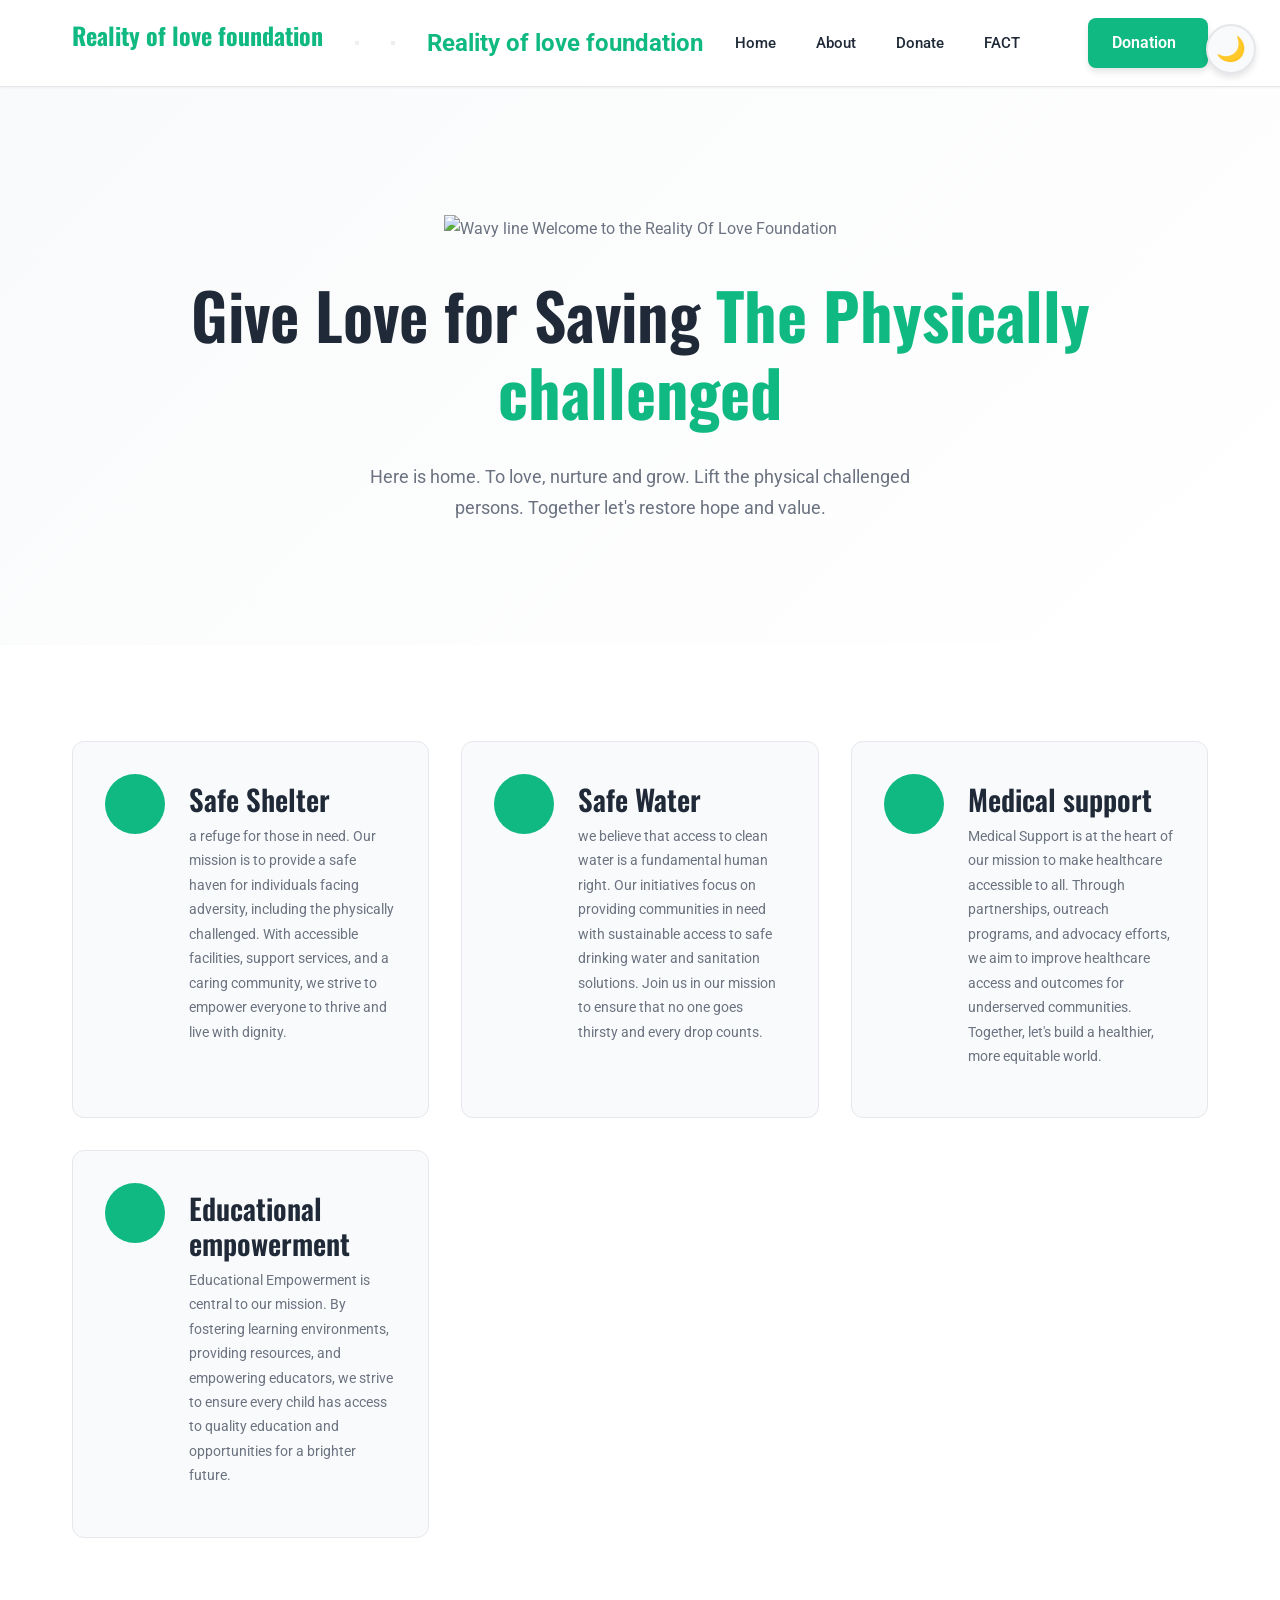
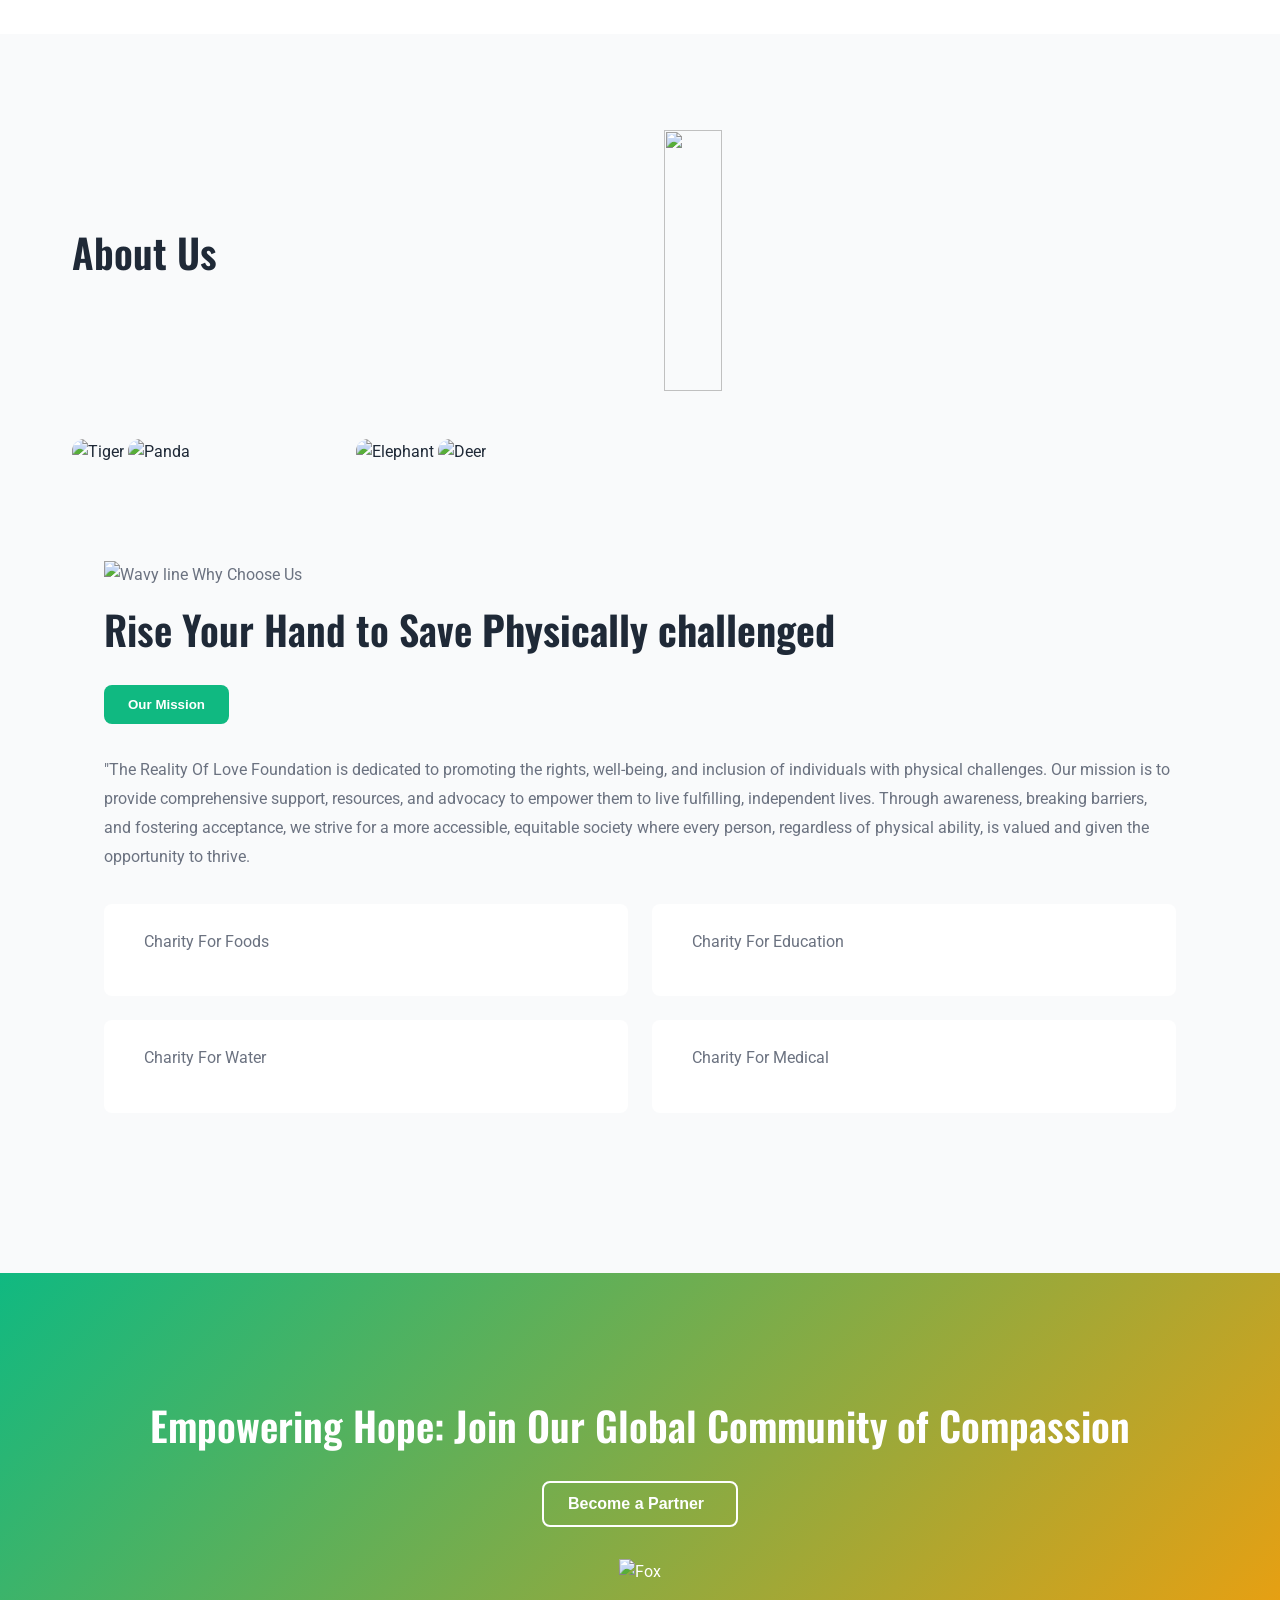
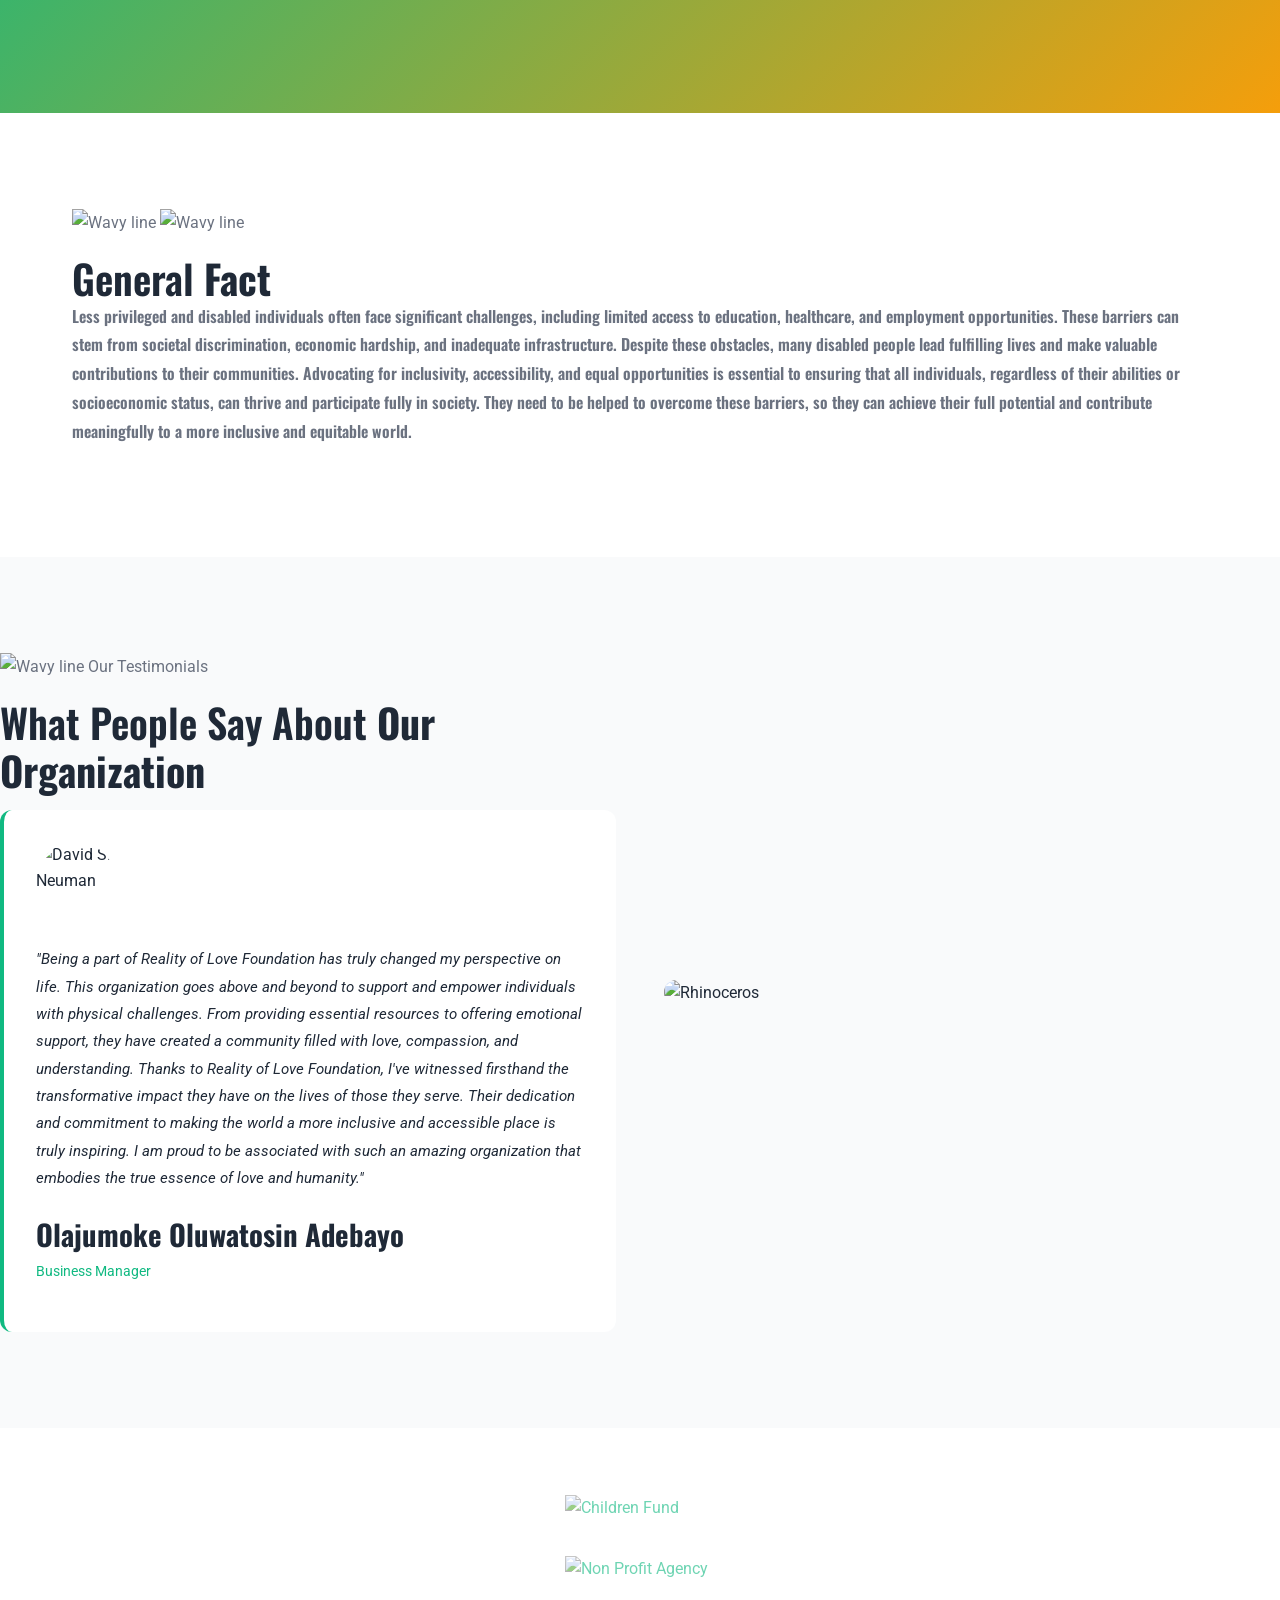
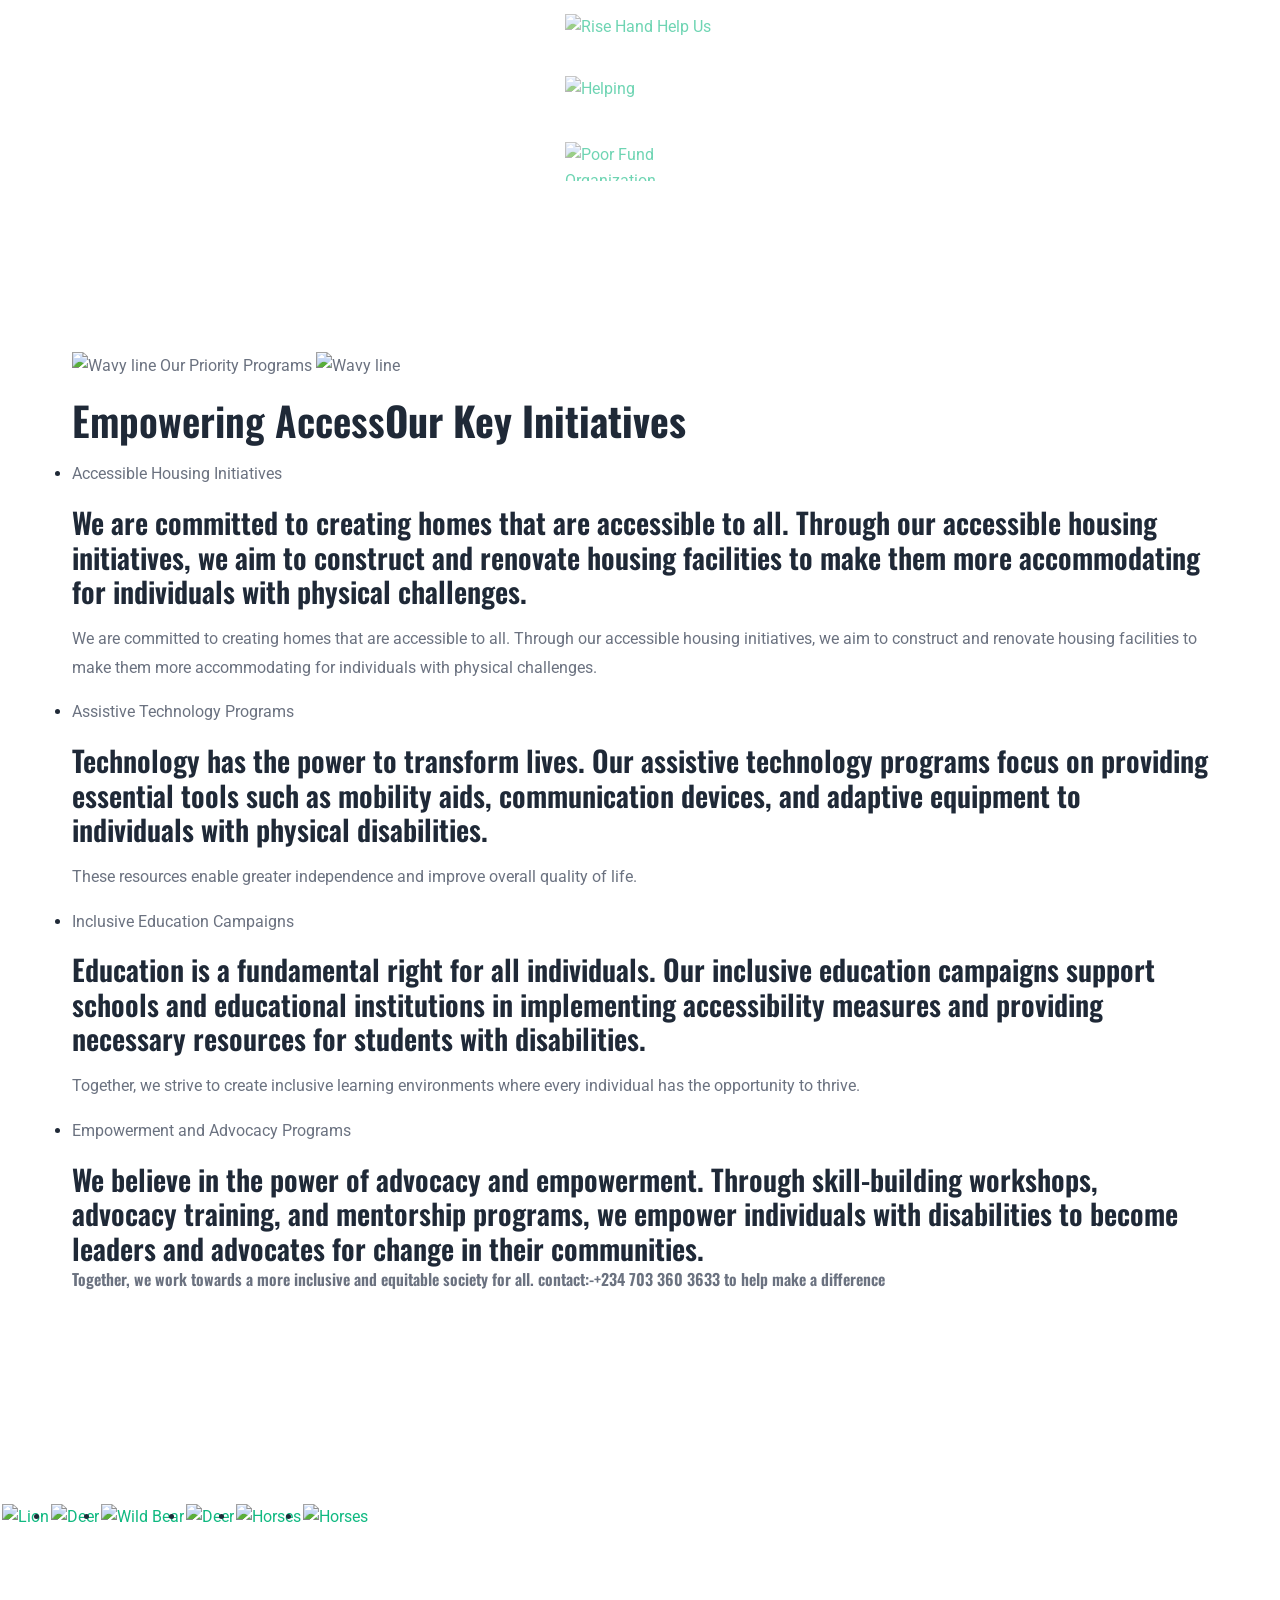
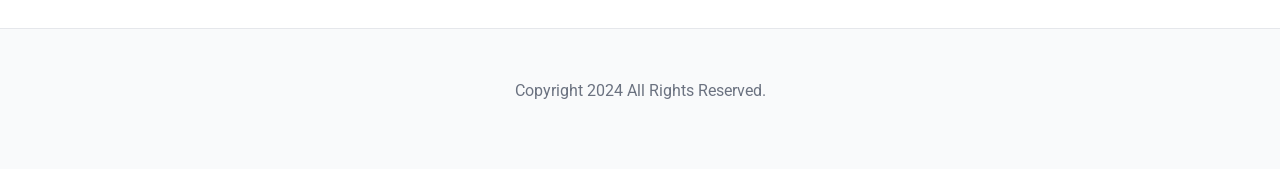
==== commit a40d3710: "feat: redesign website with modern features Implement light/dark mode, custom cursor, animated backg" ====
--- a/index.html
+++ b/index.html
@@ -14,9 +14,9 @@
 
 
   <!-- 
-    - custom css link
+    - custom css links - Modern Design System
   -->
-  <link rel="stylesheet" href="./assets/css/style.css">
+  <link rel="stylesheet" href="./assets/css/main.css">
 
   <!-- 
     - google font link
@@ -26,9 +26,19 @@
   <link
     href="https://fonts.googleapis.com/css2?family=Inter:wght@400;500;600&family=Roboto:wght@300;400;500;700&family=Oswald:wght@600&display=swap"
     rel="stylesheet">
+
+  <meta name="theme-color" content="#ffffff">
 </head>
 
 <body>
+
+  <!-- Animated Background -->
+  <div class="animated-bg">
+    <div class="particle"></div>
+    <div class="particle"></div>
+    <div class="particle"></div>
+    <div class="particle"></div>
+  </div>
 
   <!-- 
     - #HEADER
@@ -123,20 +133,20 @@
         - #HERO
       -->
 
-      <section class="hero" id="home">
+      <section class="hero" id="home" data-reveal="slideInUp">
         <div class="container">
 
-          <p class="section-subtitle">
+          <p class="section-subtitle" data-reveal="slideInUp" style="animation-delay: 0.1s;">
             <img src="./assets/images/subtitle-img-white.png" width="32" height="7" alt="Wavy line">
 
             <span>Welcome to the Reality Of Love Foundation</span>
           </p>
 
-          <h2 class="h1 hero-title">
+          <h2 class="h1 hero-title" data-reveal="slideInUp" style="animation-delay: 0.2s;">
             Give Love for Saving <strong>The Physically challenged</strong>
           </h2>
 
-          <p class="hero-text">
+          <p class="hero-text" data-reveal="slideInUp" style="animation-delay: 0.3s;">
             Here is home.
 To love, nurture and grow.
 Lift the physical challenged persons.
@@ -157,12 +167,12 @@
         - #FEATURES
       -->
 
-      <section class="section features">
+      <section class="section features" data-reveal="slideInUp">
         <div class="container">
 
-          <ul class="features-list">
-
-            <li class="features-item">
+          <ul class="features-list" data-stagger>
+
+            <li class="features-item" data-stagger-item data-reveal="slideInUp">
               <div class="item-icon">
                 <ion-icon name="shield-checkmark-outline"></ion-icon>
               </div>
@@ -179,7 +189,7 @@
               </div>
             </li>
 
-            <li class="features-item">
+            <li class="features-item" data-stagger-item data-reveal="slideInUp">
               <div class="item-icon">
                 <ion-icon name="water-outline"></ion-icon>
               </div>
@@ -193,7 +203,7 @@
               </div>
             </li>
 
-            <li class="features-item">
+            <li class="features-item" data-stagger-item data-reveal="slideInUp">
               <div class="item-icon">
                 <ion-icon name="leaf-outline"></ion-icon>
               </div>
@@ -204,11 +214,14 @@
                 <p class="item-text">
                  Medical Support is at the heart of our mission to make healthcare accessible to all. Through partnerships, outreach programs, and advocacy efforts, we aim to improve healthcare access and outcomes for underserved communities. Together, let's build a healthier, more equitable world.
                 </p>
-				 <li class="features-item">
+              </div>
+            </li>
+
+            <li class="features-item" data-stagger-item data-reveal="slideInUp">
               <div class="item-icon">
                 <ion-icon name="school-outline"></ion-icon>
               </div>
-				<div>
+              <div>
                 <h3 class="h4 item-title">Educational empowerment</h3>
 
                 <p class="item-text">
@@ -217,11 +230,6 @@
               </div>
             </li>
 
-            
-               
-              </div>
-            </li>
-
           </ul>
 
         </div>
@@ -235,7 +243,7 @@
         - #ABOUT
       -->
 
-      <section class="section about" id="about">
+      <section class="section about" id="about" data-reveal="slideInUp">
         <div class="container">
 
           <div class="about-banner">
@@ -355,7 +363,7 @@
         - #CTA
       -->
 
-      <section class="section cta">
+      <section class="section cta" data-reveal="slideInUp">
         <div class="container">
 
           <div class="cta-content">
@@ -411,7 +419,7 @@
         - #TESTIMONIALS
       -->
 
-      <section class="testi">
+      <section class="testi" data-reveal="slideInUp">
 
         <div class="testi-content">
 
@@ -460,7 +468,7 @@
         - #PARTNER
       -->
 
-      <section class="section partner">
+      <section class="section partner" data-reveal="slideInUp">
         <div class="container">
 
           <a href="#" class="partner-logo">
@@ -742,16 +750,19 @@
 
 
   <!-- 
-    - custom js link
-  -->
-  <script src="./assets/js/script.js"></script>
-
-  <!-- 
-    - ionicon link
+    - Ionicon library
   -->
   <script type="module" src="https://unpkg.com/ionicons@5.5.2/dist/ionicons/ionicons.esm.js"></script>
   <script nomodule src="https://unpkg.com/ionicons@5.5.2/dist/ionicons/ionicons.js"></script>
 
+  <!-- 
+    - Custom JS Modules (Modern Design System)
+  -->
+  <script src="./assets/js/theme.js"></script>
+  <script src="./assets/js/cursor.js"></script>
+  <script src="./assets/js/scroll.js"></script>
+  <script src="./assets/js/animations.js"></script>
+
 </body>
 
-</html>+</html>
--- a/assets/css/main.css
+++ b/assets/css/main.css
@@ -0,0 +1,643 @@
+/*-----------------------------------*\
+  #MAIN.CSS - Primary Styles & Layout
+\*-----------------------------------*/
+
+/* Import all modular CSS files */
+@import url('./theme.css');
+@import url('./animations.css');
+@import url('./cursor.css');
+@import url('./scrollbar.css');
+@import url('./background.css');
+
+/* Base Typography */
+:root {
+  --font-primary: 'Roboto', sans-serif;
+  --font-heading: 'Oswald', sans-serif;
+  --font-mono: 'Inter', monospace;
+}
+
+* {
+  margin: 0;
+  padding: 0;
+  box-sizing: border-box;
+}
+
+html {
+  font-family: var(--font-primary);
+  font-size: 16px;
+  scroll-behavior: smooth;
+  scroll-padding-top: 80px;
+}
+
+body {
+  background-color: var(--bg-primary);
+  color: var(--text-primary);
+  line-height: 1.6;
+  overflow-x: hidden;
+}
+
+/* Typography */
+h1, h2, h3, h4, h5, h6 {
+  font-family: var(--font-heading);
+  font-weight: 600;
+  line-height: 1.2;
+  margin-bottom: 1rem;
+  color: var(--text-primary);
+}
+
+h1 { font-size: 3.5rem; }
+h2 { font-size: 2.5rem; }
+h3 { font-size: 1.8rem; }
+h4 { font-size: 1.3rem; }
+
+p {
+  font-size: 1rem;
+  line-height: 1.8;
+  color: var(--text-secondary);
+  margin-bottom: 1rem;
+}
+
+a {
+  color: var(--color-primary);
+  text-decoration: none;
+  transition: color var(--transition-normal);
+}
+
+a:hover {
+  color: var(--color-accent);
+}
+
+/* Container */
+.container {
+  max-width: 1200px;
+  margin: 0 auto;
+  padding: 0 2rem;
+}
+
+/* Sections */
+section {
+  padding: 6rem 0;
+  position: relative;
+}
+
+@media (max-width: 768px) {
+  section {
+    padding: 4rem 0;
+  }
+
+  h1 { font-size: 2.5rem; }
+  h2 { font-size: 2rem; }
+  h3 { font-size: 1.5rem; }
+}
+
+@media (max-width: 480px) {
+  .container {
+    padding: 0 1rem;
+  }
+
+  section {
+    padding: 3rem 0;
+  }
+
+  h1 { font-size: 1.8rem; }
+  h2 { font-size: 1.5rem; }
+}
+
+/* Header Styles */
+header {
+  background: var(--bg-primary);
+  border-bottom: 1px solid var(--border-color);
+  padding: 1rem 0;
+  position: sticky;
+  top: 0;
+  z-index: 99;
+  backdrop-filter: blur(10px);
+  box-shadow: var(--shadow-sm);
+}
+
+header .container {
+  display: flex;
+  align-items: center;
+  justify-content: space-between;
+  gap: 2rem;
+}
+
+.logo {
+  font-size: 1.5rem;
+  font-weight: 700;
+  color: var(--color-primary);
+  transition: all var(--transition-normal);
+  display: flex;
+  align-items: center;
+  gap: 0.5rem;
+}
+
+.logo:hover {
+  transform: scale(1.05);
+}
+
+/* Navigation */
+nav {
+  display: flex;
+  align-items: center;
+  gap: 2rem;
+  flex: 1;
+}
+
+nav ul {
+  display: flex;
+  gap: 2rem;
+  list-style: none;
+}
+
+nav a {
+  position: relative;
+  display: flex;
+  align-items: center;
+  gap: 0.5rem;
+  padding: 0.5rem 0;
+  font-size: 0.95rem;
+  font-weight: 500;
+  color: var(--text-primary);
+  transition: color var(--transition-normal);
+}
+
+nav a::after {
+  content: '';
+  position: absolute;
+  bottom: 0;
+  left: 0;
+  width: 0;
+  height: 2px;
+  background: var(--color-primary);
+  transition: width var(--transition-normal);
+}
+
+nav a:hover::after {
+  width: 100%;
+}
+
+.btn {
+  display: inline-flex;
+  align-items: center;
+  gap: 0.5rem;
+  padding: 0.75rem 1.5rem;
+  border-radius: 0.5rem;
+  font-weight: 600;
+  transition: all var(--transition-normal);
+  cursor: pointer;
+  border: none;
+  font-size: 1rem;
+}
+
+.btn-primary {
+  background: var(--color-primary);
+  color: white;
+  box-shadow: var(--shadow-md);
+}
+
+.btn-primary:hover {
+  background: var(--color-accent);
+  transform: translateY(-2px);
+  box-shadow: var(--shadow-lg);
+}
+
+.btn-outline {
+  border: 2px solid var(--color-primary);
+  color: var(--color-primary);
+  background: transparent;
+}
+
+.btn-outline:hover {
+  background: var(--color-primary);
+  color: white;
+}
+
+@media (max-width: 768px) {
+  nav ul {
+    display: none;
+  }
+
+  .btn {
+    padding: 0.6rem 1.2rem;
+    font-size: 0.9rem;
+  }
+}
+
+/* Hero Section */
+.hero {
+  text-align: center;
+  padding: 8rem 0 6rem;
+  background: linear-gradient(135deg, var(--bg-secondary) 0%, var(--bg-primary) 100%);
+}
+
+.hero-title {
+  font-size: 4rem;
+  margin: 2rem 0;
+  line-height: 1.2;
+}
+
+.hero-title strong {
+  color: var(--color-primary);
+}
+
+.hero-text {
+  font-size: 1.1rem;
+  max-width: 600px;
+  margin: 1.5rem auto;
+}
+
+@media (max-width: 768px) {
+  .hero {
+    padding: 4rem 0 3rem;
+  }
+
+  .hero-title {
+    font-size: 2rem;
+  }
+}
+
+/* Features Section */
+.features-list {
+  display: grid;
+  grid-template-columns: repeat(auto-fit, minmax(280px, 1fr));
+  gap: 2rem;
+  list-style: none;
+}
+
+.features-item {
+  padding: 2rem;
+  background: var(--bg-secondary);
+  border-radius: 0.75rem;
+  border: 1px solid var(--border-color);
+  transition: all var(--transition-normal);
+  display: flex;
+  gap: 1.5rem;
+}
+
+.features-item:hover {
+  transform: translateY(-8px);
+  border-color: var(--color-primary);
+  box-shadow: var(--shadow-lg);
+}
+
+.item-icon {
+  flex-shrink: 0;
+  width: 60px;
+  height: 60px;
+  display: flex;
+  align-items: center;
+  justify-content: center;
+  background: var(--color-primary);
+  color: white;
+  border-radius: 50%;
+  font-size: 1.5rem;
+}
+
+.item-title {
+  margin: 0.5rem 0;
+  color: var(--text-primary);
+}
+
+.item-text {
+  font-size: 0.9rem;
+  line-height: 1.7;
+  color: var(--text-secondary);
+}
+
+@media (max-width: 480px) {
+  .features-list {
+    grid-template-columns: 1fr;
+  }
+}
+
+/* About Section */
+.about {
+  background: var(--bg-secondary);
+}
+
+.about-banner {
+  display: grid;
+  grid-template-columns: 1fr 1fr;
+  gap: 3rem;
+  margin-bottom: 4rem;
+  align-items: center;
+}
+
+.banner-row {
+  display: grid;
+  grid-template-columns: 1fr 1fr;
+  gap: 1.5rem;
+}
+
+.about-img {
+  width: 100%;
+  height: auto;
+  border-radius: 0.75rem;
+  object-fit: cover;
+  transition: all var(--transition-normal);
+}
+
+.about-img:hover {
+  transform: scale(1.05);
+  filter: brightness(1.1);
+}
+
+.about-content {
+  padding: 2rem;
+}
+
+.tab-nav {
+  display: flex;
+  gap: 1rem;
+  margin: 2rem 0;
+  list-style: none;
+}
+
+.tab-btn {
+  padding: 0.75rem 1.5rem;
+  background: var(--bg-tertiary);
+  border: none;
+  border-radius: 0.5rem;
+  cursor: pointer;
+  transition: all var(--transition-normal);
+  font-weight: 600;
+}
+
+.tab-btn:hover,
+.tab-btn.active {
+  background: var(--color-primary);
+  color: white;
+}
+
+.tab-list {
+  display: grid;
+  grid-template-columns: repeat(2, 1fr);
+  gap: 1.5rem;
+  list-style: none;
+  margin: 2rem 0;
+}
+
+.tab-item {
+  display: flex;
+  gap: 1rem;
+  padding: 1.5rem;
+  background: var(--bg-primary);
+  border-radius: 0.5rem;
+  align-items: flex-start;
+}
+
+.tab-item .item-icon {
+  color: var(--color-primary);
+  width: auto;
+  height: auto;
+  background: none;
+  font-size: 1.5rem;
+}
+
+@media (max-width: 768px) {
+  .about-banner {
+    grid-template-columns: 1fr;
+  }
+
+  .banner-row {
+    grid-template-columns: 1fr;
+  }
+
+  .tab-list {
+    grid-template-columns: 1fr;
+  }
+}
+
+/* CTA Section */
+.cta {
+  background: linear-gradient(135deg, var(--color-primary) 0%, var(--color-accent) 100%);
+  color: white;
+  text-align: center;
+  padding: 8rem 0;
+}
+
+.cta-content h2 {
+  color: white;
+  margin-bottom: 2rem;
+}
+
+.cta-content .btn-outline {
+  border-color: white;
+  color: white;
+}
+
+.cta-content .btn-outline:hover {
+  background: white;
+  color: var(--color-primary);
+}
+
+.cta-banner {
+  margin-top: 2rem;
+  border-radius: 0.75rem;
+  overflow: hidden;
+}
+
+.cta-banner img {
+  width: 100%;
+  height: auto;
+  transition: all var(--transition-normal);
+}
+
+.cta-banner:hover img {
+  transform: scale(1.05);
+}
+
+@media (max-width: 768px) {
+  .cta {
+    padding: 4rem 0;
+  }
+
+  .cta-content h2 {
+    font-size: 1.8rem;
+  }
+}
+
+/* Testimonials */
+.testi {
+  display: grid;
+  grid-template-columns: 1fr 1fr;
+  gap: 3rem;
+  align-items: center;
+  padding: 6rem 0;
+  background: var(--bg-secondary);
+}
+
+.testi-card {
+  padding: 2rem;
+  background: var(--bg-primary);
+  border-radius: 0.75rem;
+  border-left: 4px solid var(--color-primary);
+}
+
+.card-avatar {
+  width: 80px;
+  height: 80px;
+  border-radius: 50%;
+  overflow: hidden;
+  margin-bottom: 1.5rem;
+}
+
+.card-avatar img {
+  width: 100%;
+  height: 100%;
+  object-fit: cover;
+}
+
+.testi-text {
+  font-size: 0.95rem;
+  line-height: 1.8;
+  margin-bottom: 1.5rem;
+  font-style: italic;
+}
+
+.testi-name {
+  font-weight: 700;
+  margin: 0.5rem 0;
+}
+
+.testi-title {
+  color: var(--color-primary);
+  font-size: 0.85rem;
+}
+
+.testi-banner {
+  border-radius: 0.75rem;
+  overflow: hidden;
+}
+
+.testi-banner img {
+  width: 100%;
+  height: auto;
+}
+
+@media (max-width: 768px) {
+  .testi {
+    grid-template-columns: 1fr;
+  }
+
+  .testi-banner {
+    order: -1;
+  }
+}
+
+/* Partners Section */
+.partner {
+  display: flex;
+  flex-wrap: wrap;
+  justify-content: center;
+  align-items: center;
+  gap: 3rem;
+  padding: 4rem 0;
+}
+
+.partner-logo {
+  position: relative;
+  width: 150px;
+  height: 60px;
+  display: flex;
+  align-items: center;
+  justify-content: center;
+  transition: all var(--transition-normal);
+}
+
+.partner-logo:hover {
+  transform: scale(1.1);
+}
+
+.partner-logo img {
+  width: 100%;
+  height: auto;
+  max-width: 180px;
+}
+
+.partner-logo .gray {
+  opacity: 0.6;
+  transition: opacity var(--transition-normal);
+}
+
+.partner-logo .color {
+  position: absolute;
+  opacity: 0;
+  transition: opacity var(--transition-normal);
+}
+
+.partner-logo:hover .gray {
+  opacity: 0;
+}
+
+.partner-logo:hover .color {
+  opacity: 1;
+}
+
+/* Footer */
+footer {
+  background: var(--bg-secondary);
+  padding: 3rem 0;
+  border-top: 1px solid var(--border-color);
+  text-align: center;
+  color: var(--text-secondary);
+}
+
+/* Loading State */
+.loading {
+  display: inline-block;
+  width: 20px;
+  height: 20px;
+  border: 3px solid var(--border-color);
+  border-top-color: var(--color-primary);
+  border-radius: 50%;
+  animation: spin 0.8s linear infinite;
+}
+
+@keyframes spin {
+  to { transform: rotate(360deg); }
+}
+
+/* Utility Classes */
+.text-center { text-align: center; }
+.text-primary { color: var(--color-primary); }
+.text-secondary { color: var(--text-secondary); }
+.bg-primary { background: var(--color-primary); }
+
+.hidden { display: none !important; }
+.invisible { visibility: hidden; }
+.opacity-50 { opacity: 0.5; }
+
+.mt-1 { margin-top: 1rem; }
+.mt-2 { margin-top: 2rem; }
+.mb-1 { margin-bottom: 1rem; }
+.mb-2 { margin-bottom: 2rem; }
+.p-2 { padding: 2rem; }
+
+/* Accessibility */
+.sr-only {
+  position: absolute;
+  width: 1px;
+  height: 1px;
+  padding: 0;
+  margin: -1px;
+  overflow: hidden;
+  clip: rect(0, 0, 0, 0);
+  white-space: nowrap;
+  border-width: 0;
+}
+
+:focus-visible {
+  outline: 2px solid var(--color-primary);
+  outline-offset: 2px;
+}
+
+/* Print Styles */
+@media print {
+  .theme-toggle,
+  .custom-cursor,
+  .cursor-trail {
+    display: none;
+  }
+}
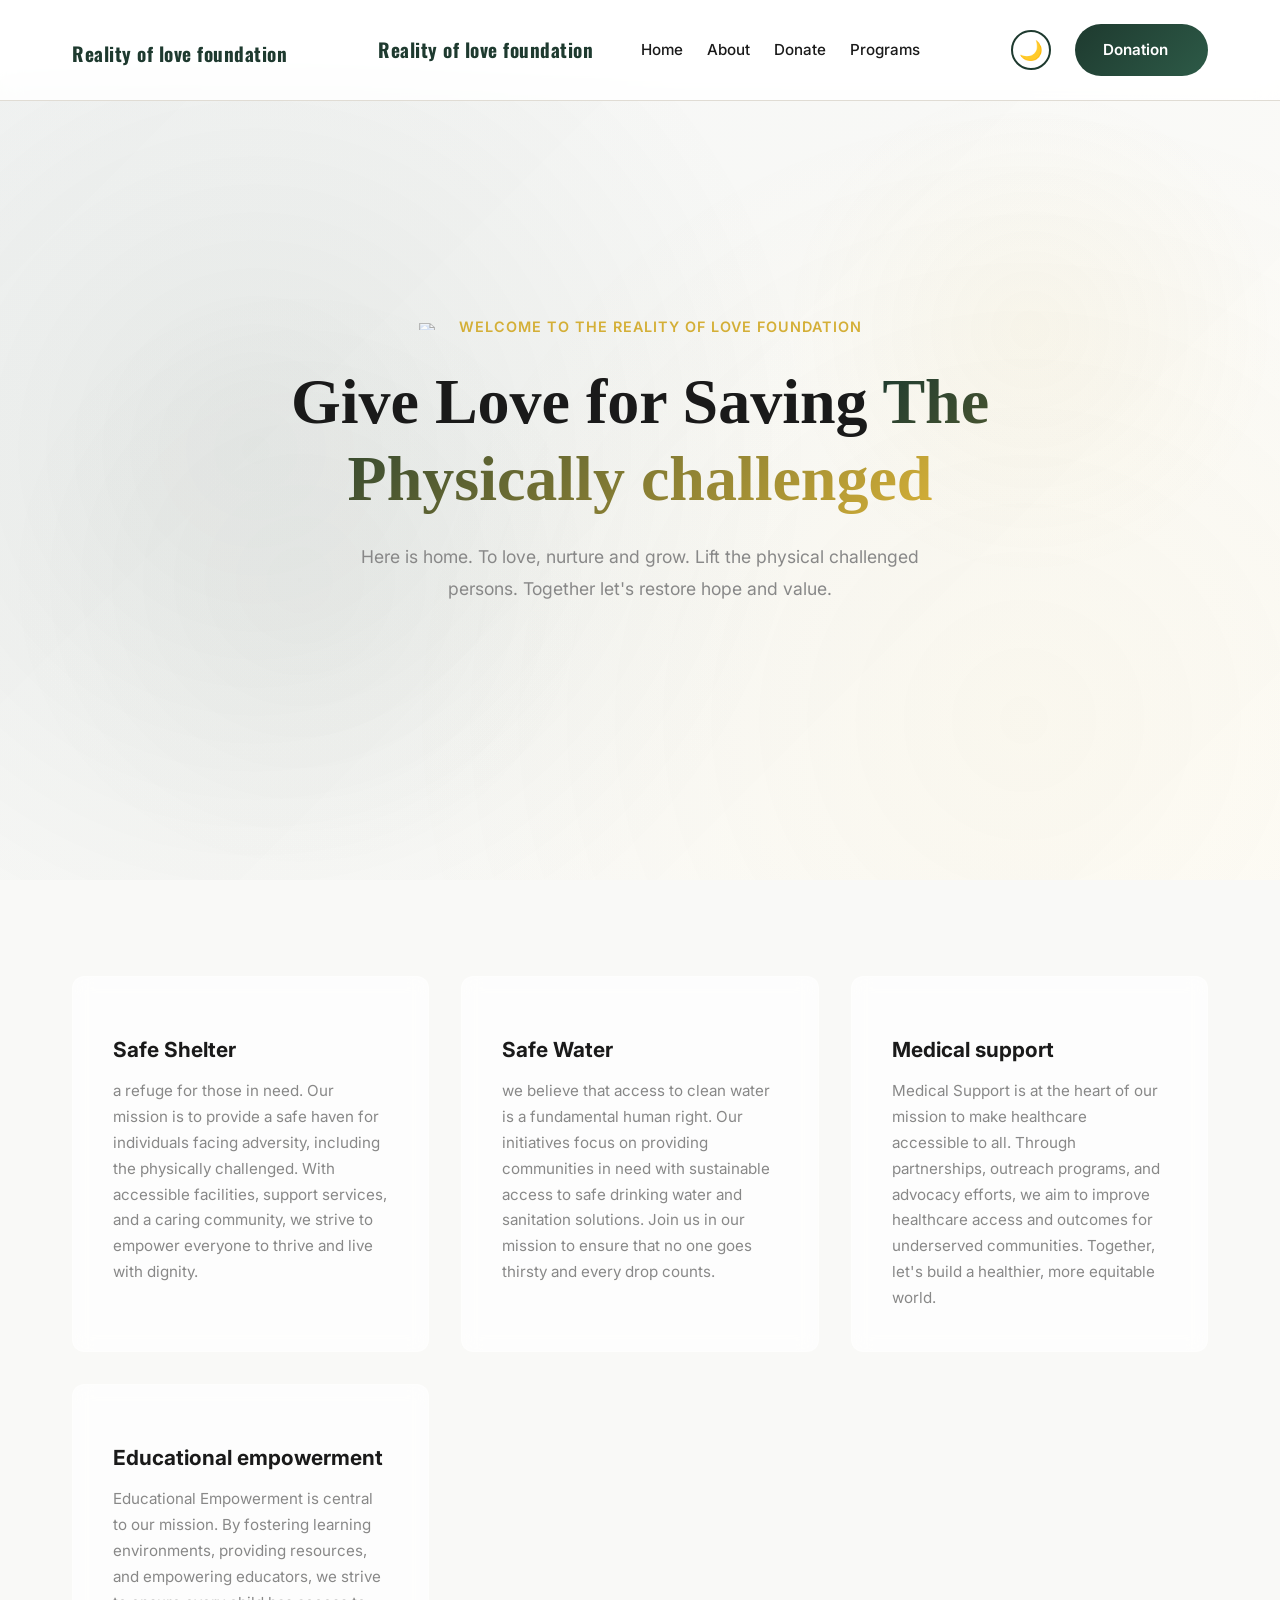
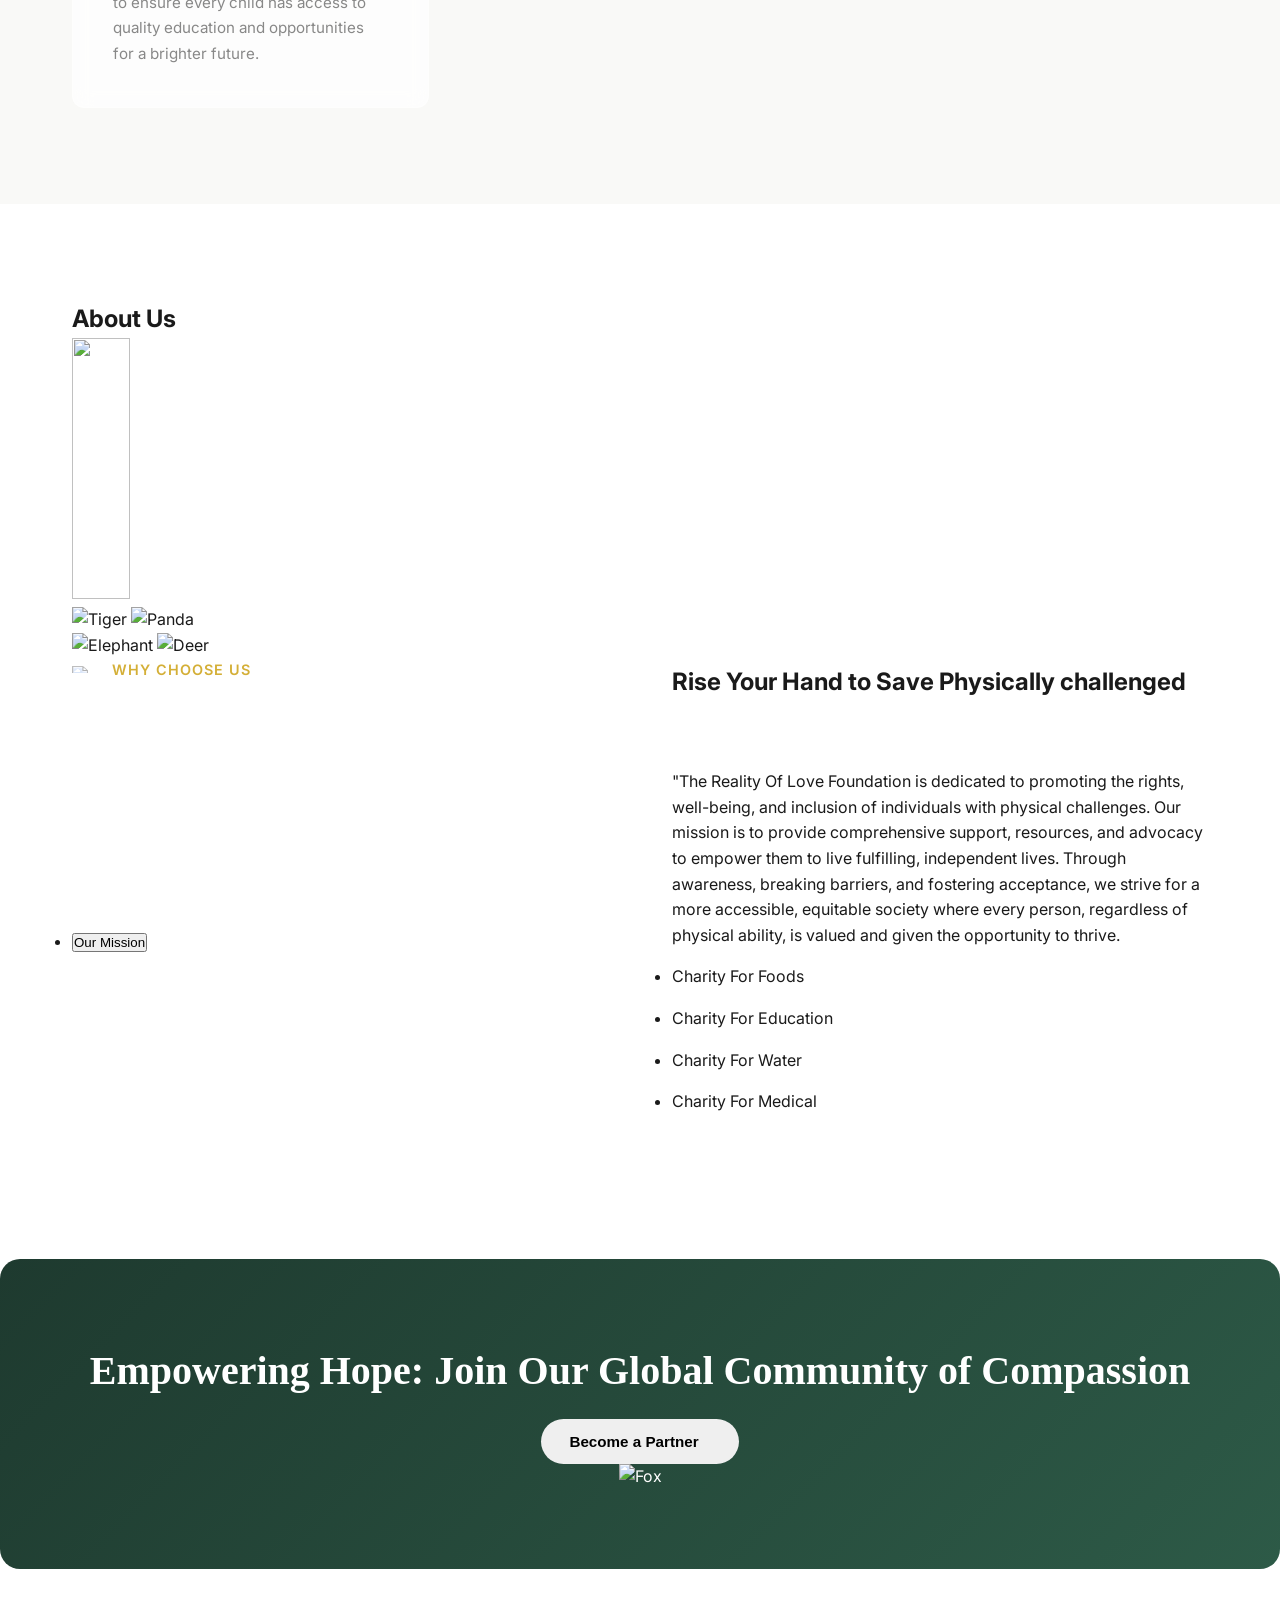
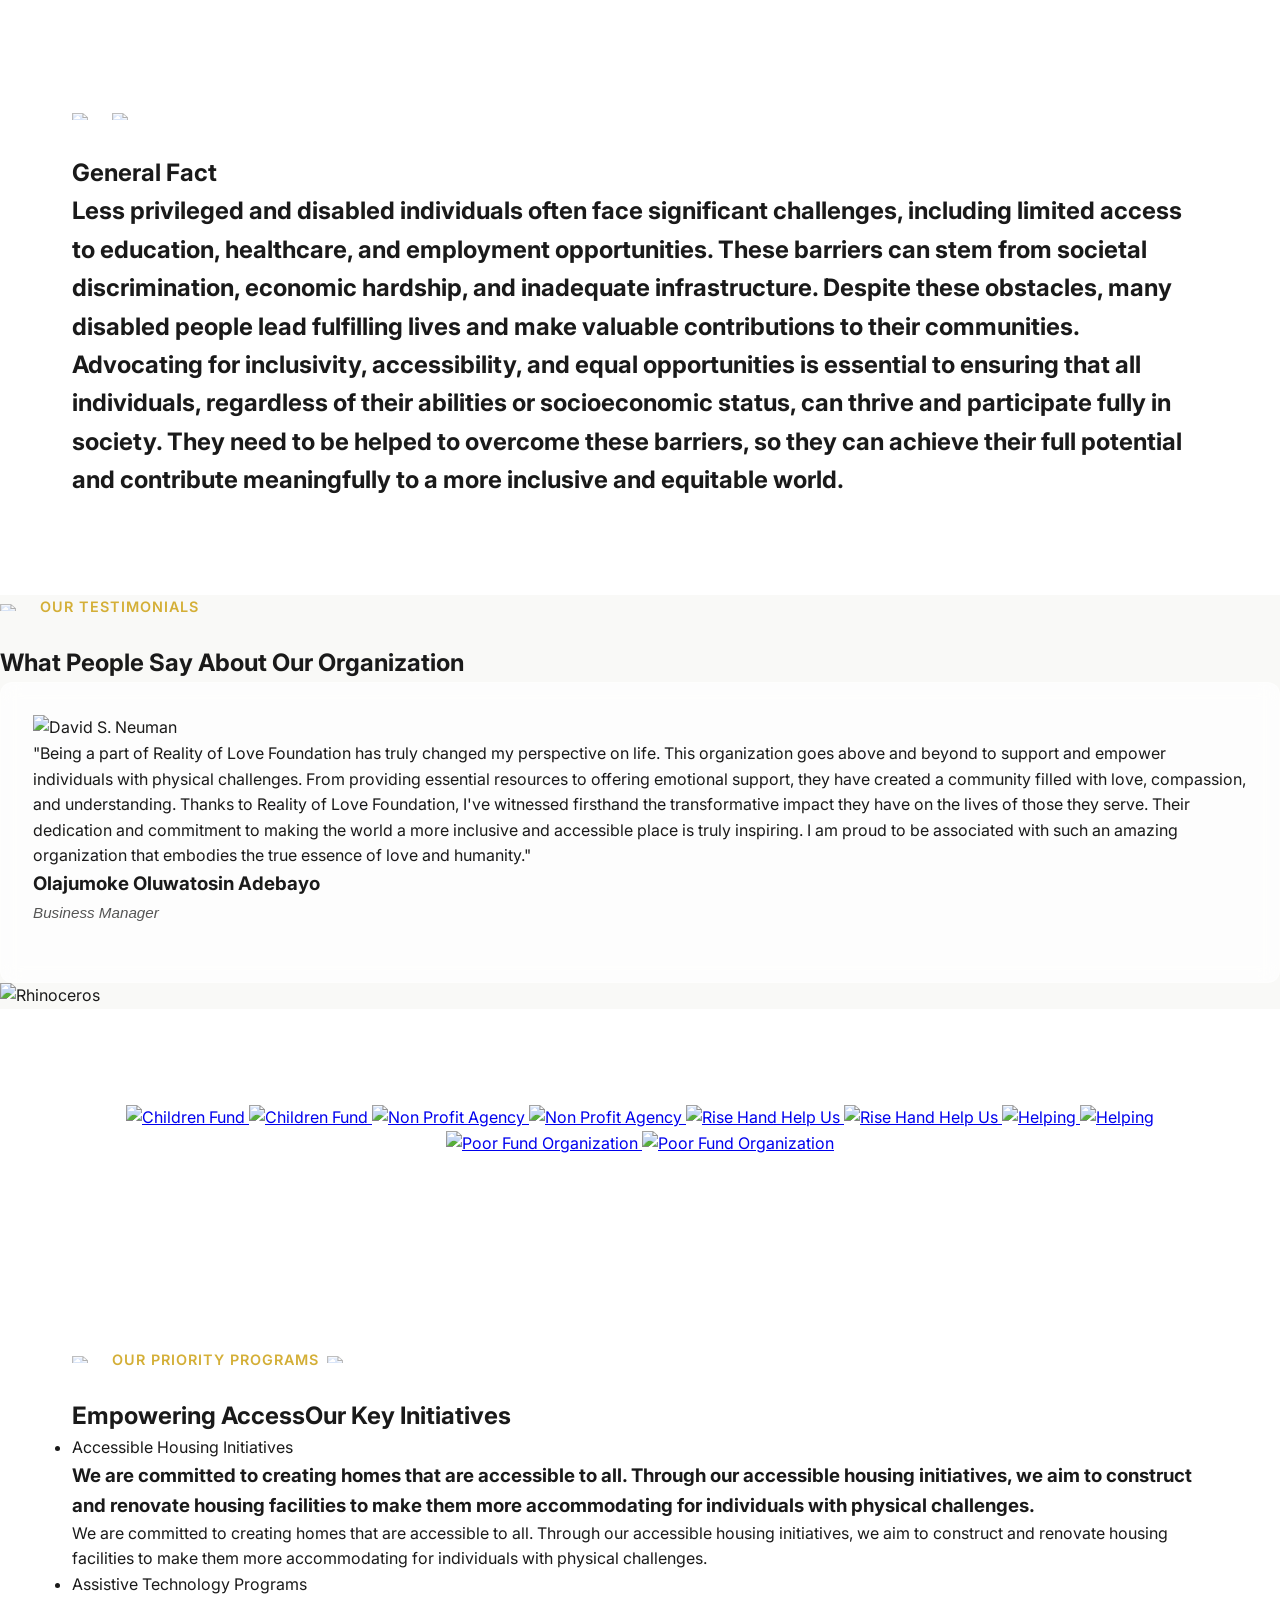
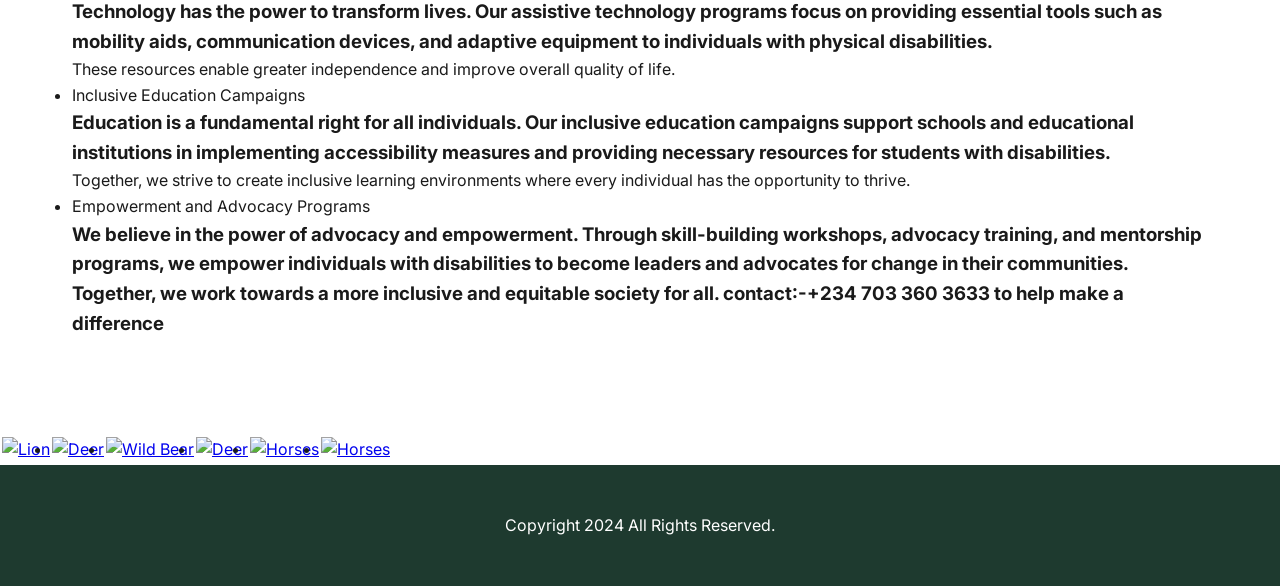
==== commit 39def27b: "revamp website with premium design and responsive features Co-authored-by: OLUWANIFEMI <162365187+kn" ====
--- a/index.html
+++ b/index.html
@@ -14,9 +14,9 @@
 
 
   <!-- 
-    - custom css links - Modern Design System
+    - custom css links - Premium Design System
   -->
-  <link rel="stylesheet" href="./assets/css/main.css">
+  <link rel="stylesheet" href="./assets/css/style.css">
 
   <!-- 
     - google font link
@@ -68,37 +68,19 @@
         <ul class="navbar-list">
 
           <li>
-            <a href="#home" class="navbar-link" data-nav-link>
-              <span>Home</span>
-
-              <ion-icon name="chevron-forward-outline" aria-hidden="true"></ion-icon>
-            </a>
+            <a href="#home" class="navbar-link" data-nav-link>Home</a>
           </li>
 
           <li>
-            <a href="#about" class="navbar-link" data-nav-link>
-              <span>About</span>
-
-              <ion-icon name="chevron-forward-outline" aria-hidden="true"></ion-icon>
-            </a>
-          </li>
-
-         
+            <a href="#about" class="navbar-link" data-nav-link>About</a>
+          </li>
 
           <li>
-            <a href="DONATIOJN.html" class="navbar-link" data-nav-link>
-              <span>Donate</span>
-
-              <ion-icon name="chevron-forward-outline" aria-hidden="true"></ion-icon>
-            </a>
+            <a href="DONATIOJN.html" class="navbar-link" data-nav-link>Donate</a>
           </li>
 
           <li>
-            <a href="#event" class="navbar-link" data-nav-link>
-              <span>FACT</span>
-
-              <ion-icon name="chevron-forward-outline" aria-hidden="true"></ion-icon>
-            </a>
+            <a href="#event" class="navbar-link" data-nav-link>Programs</a>
           </li>
 
           
@@ -108,15 +90,11 @@
       </nav>
 
       <div class="header-action">
-
-      <a href="DONATIOJN.html" class="btn btn-primary">
-        <span>Donation</span>
-        <ion-icon name="heart-outline" aria-hidden="true"></ion-icon>
-    </a>
-
-    <!-- Include necessary JavaScript files (Bootstrap JS, etc.) -->
-    <script src="https://stackpath.bootstrapcdn.com/bootstrap/4.5.2/js/bootstrap.min.js"></script>
-
+        <button class="theme-toggle" aria-label="Toggle Theme" title="Toggle dark/light mode">🌙</button>
+        <a href="DONATIOJN.html" class="btn btn-primary">
+          <span>Donation</span>
+          <ion-icon name="heart-outline" aria-hidden="true"></ion-icon>
+        </a>
       </div>
 
     </div>
--- a/assets/css/style.css
+++ b/assets/css/style.css
@@ -0,0 +1,896 @@
+/*===================================*\
+  PREMIUM PROFESSIONAL DESIGN SYSTEM
+  Luxury Aesthetics | Glass Morphism | Sophisticated Animations
+\*===================================*/
+
+:root {
+  /* Premium Color Palette */
+  --primary: #1e3a2f;          /* Deep forest green */
+  --primary-light: #2d5a47;
+  --accent: #d4af37;           /* Elegant gold */
+  --accent-light: #e8c547;
+  --bg-light: #ffffff;
+  --bg-light-alt: #f9f9f7;     /* Warm off-white */
+  --bg-light-tertiary: #eee8e0;
+  --text-dark: #1a1a1a;
+  --text-gray: #555555;
+  --text-light: #888888;
+  --border-light: #e0dcd4;     /* Warm border */
+  
+  /* Light Mode - Glass Effects */
+  --glass-bg-light: rgba(255, 255, 255, 0.7);
+  --glass-border-light: rgba(255, 255, 255, 0.2);
+  
+  /* Dark Mode Colors */
+  --dark-bg-primary: #0f1410;
+  --dark-bg-secondary: #1a201f;
+  --dark-bg-tertiary: #242a28;
+  --dark-text-primary: #f5f5f3;
+  --dark-text-secondary: #c0c0b8;
+  --dark-glass-bg: rgba(20, 25, 23, 0.7);
+  --dark-glass-border: rgba(255, 255, 255, 0.1);
+  
+  /* Typography */
+  --ff-display: 'Oswald', sans-serif;
+  --ff-body: 'Inter', sans-serif;
+  --ff-serif: 'Georgia', serif;
+  
+  /* Transitions & Animations */
+  --transition: 0.4s cubic-bezier(0.4, 0, 0.2, 1);
+  --transition-fast: 0.2s ease;
+}
+
+* {
+  margin: 0;
+  padding: 0;
+  box-sizing: border-box;
+}
+
+html {
+  scroll-behavior: smooth;
+  scroll-padding-top: 80px;
+}
+
+body {
+  font-family: var(--ff-body);
+  background-color: var(--bg-light);
+  color: var(--text-dark);
+  line-height: 1.6;
+  transition: background-color var(--transition), color var(--transition);
+  overflow-x: hidden;
+}
+
+body.dark-mode {
+  background-color: var(--dark-bg-primary);
+  color: var(--dark-text-primary);
+}
+
+/* Scrollbar */
+::-webkit-scrollbar {
+  width: 10px;
+}
+
+::-webkit-scrollbar-track {
+  background: var(--bg-light-alt);
+}
+
+body.dark-mode ::-webkit-scrollbar-track {
+  background: var(--dark-bg-secondary);
+}
+
+::-webkit-scrollbar-thumb {
+  background: linear-gradient(135deg, var(--primary) 0%, var(--accent) 100%);
+  border-radius: 5px;
+}
+
+::-webkit-scrollbar-thumb:hover {
+  background: linear-gradient(135deg, var(--primary-light) 0%, var(--accent-light) 100%);
+}
+
+/* Premium Cursor */
+* {
+  cursor: url('data:image/svg+xml;utf8,<svg xmlns="http://www.w3.org/2000/svg" width="20" height="20" viewBox="0 0 20 20"><circle cx="10" cy="10" r="2" fill="%231e3a2f" opacity="0.6"/><circle cx="10" cy="10" r="8" fill="none" stroke="%231e3a2f" stroke-width="0.5" opacity="0.3"/></svg>') 10 10, auto;
+}
+
+body.dark-mode * {
+  cursor: url('data:image/svg+xml;utf8,<svg xmlns="http://www.w3.org/2000/svg" width="20" height="20" viewBox="0 0 20 20"><circle cx="10" cy="10" r="2" fill="%23f5f5f3" opacity="0.6"/><circle cx="10" cy="10" r="8" fill="none" stroke="%23f5f5f3" stroke-width="0.5" opacity="0.3"/></svg>') 10 10, auto;
+}
+
+a, button, [role="button"] {
+  cursor: url('data:image/svg+xml;utf8,<svg xmlns="http://www.w3.org/2000/svg" width="24" height="24" viewBox="0 0 24 24"><circle cx="12" cy="12" r="6" fill="%23d4af37"/><circle cx="12" cy="12" r="10" fill="none" stroke="%23d4af37" stroke-width="1" opacity="0.3"/></svg>') 12 12, pointer;
+}
+
+/* Premium Animated Background */
+body::before {
+  content: '';
+  position: fixed;
+  top: 0;
+  left: 0;
+  width: 100%;
+  height: 100%;
+  background: 
+    radial-gradient(circle at 20% 50%, rgba(30, 58, 47, 0.08) 0%, transparent 50%),
+    radial-gradient(circle at 80% 80%, rgba(212, 175, 55, 0.05) 0%, transparent 50%);
+  pointer-events: none;
+  z-index: -1;
+  animation: gradientMove 20s ease-in-out infinite;
+}
+
+body.dark-mode::before {
+  background: 
+    radial-gradient(circle at 20% 50%, rgba(212, 175, 55, 0.1) 0%, transparent 50%),
+    radial-gradient(circle at 80% 80%, rgba(45, 90, 71, 0.1) 0%, transparent 50%);
+}
+
+@keyframes gradientMove {
+  0%, 100% { transform: translate(0, 0); }
+  50% { transform: translate(20px, 20px); }
+}
+
+/* Progress Bar */
+.scroll-progress {
+  position: fixed;
+  top: 0;
+  left: 0;
+  height: 3px;
+  background: linear-gradient(90deg, var(--primary) 0%, var(--accent) 100%);
+  z-index: 1000;
+  transition: width 0.1s ease;
+}
+
+/* Reveal Animations */
+.reveal {
+  opacity: 0;
+  transform: translateY(40px);
+  animation: revealUp 1s ease-out forwards;
+}
+
+@keyframes revealUp {
+  to {
+    opacity: 1;
+    transform: translateY(0);
+  }
+}
+
+.reveal-left {
+  opacity: 0;
+  transform: translateX(-40px);
+  animation: revealLeft 1s ease-out forwards;
+}
+
+@keyframes revealLeft {
+  to {
+    opacity: 1;
+    transform: translateX(0);
+  }
+}
+
+.reveal-scale {
+  opacity: 0;
+  transform: scale(0.9);
+  animation: revealScale 1s ease-out forwards;
+}
+
+@keyframes revealScale {
+  to {
+    opacity: 1;
+    transform: scale(1);
+  }
+}
+
+@keyframes float {
+  0%, 100% { transform: translateY(0px); }
+  50% { transform: translateY(20px); }
+}
+
+/* ===== HEADER ===== */
+.header {
+  position: fixed;
+  top: 0;
+  left: 0;
+  width: 100%;
+  padding: 1.5rem 0;
+  background: rgba(255, 255, 255, 0.85);
+  backdrop-filter: blur(10px);
+  border-bottom: 1px solid var(--border-light);
+  z-index: 100;
+  transition: all var(--transition);
+}
+
+body.dark-mode .header {
+  background: rgba(15, 20, 16, 0.85);
+  border-bottom-color: rgba(255, 255, 255, 0.1);
+}
+
+.header.scrolled {
+  padding: 1rem 0;
+  box-shadow: 0 4px 20px rgba(0, 0, 0, 0.08);
+}
+
+body.dark-mode .header.scrolled {
+  box-shadow: 0 4px 20px rgba(0, 0, 0, 0.3);
+}
+
+.header .container {
+  display: flex;
+  align-items: center;
+  justify-content: space-between;
+}
+
+.container {
+  max-width: 1200px;
+  margin: 0 auto;
+  padding: 0 2rem;
+}
+
+.logo {
+  font-size: 1.2rem;
+  font-weight: 700;
+  text-decoration: none;
+  color: var(--primary);
+  letter-spacing: 0.5px;
+  transition: color var(--transition-fast);
+  font-family: var(--ff-display);
+}
+
+body.dark-mode .logo {
+  color: var(--accent);
+}
+
+.logo:hover {
+  color: var(--accent);
+}
+
+/* ===== NAVIGATION ===== */
+.navbar {
+  display: flex;
+  gap: 3rem;
+  align-items: center;
+}
+
+.navbar-list {
+  display: flex;
+  gap: 1.5rem;
+  list-style: none;
+}
+
+.navbar-link {
+  text-decoration: none;
+  color: var(--text-dark);
+  font-weight: 500;
+  font-size: 0.95rem;
+  position: relative;
+  transition: color var(--transition-fast);
+}
+
+body.dark-mode .navbar-link {
+  color: var(--dark-text-primary);
+}
+
+.navbar-link::after {
+  content: '';
+  position: absolute;
+  bottom: -5px;
+  left: 0;
+  width: 0;
+  height: 2px;
+  background: linear-gradient(90deg, var(--accent) 0%, transparent 100%);
+  transition: width var(--transition-fast);
+}
+
+.navbar-link:hover::after {
+  width: 100%;
+}
+
+/* ===== HEADER ACTIONS ===== */
+.header-action {
+  display: flex;
+  gap: 1.5rem;
+  align-items: center;
+}
+
+.theme-toggle {
+  background: none;
+  border: 2px solid var(--primary);
+  width: 40px;
+  height: 40px;
+  border-radius: 50%;
+  font-size: 1.2rem;
+  cursor: pointer;
+  transition: all var(--transition-fast);
+  display: flex;
+  align-items: center;
+  justify-content: center;
+}
+
+body.dark-mode .theme-toggle {
+  border-color: var(--accent);
+}
+
+.theme-toggle:hover {
+  background: var(--primary);
+  color: white;
+  transform: rotate(20deg);
+}
+
+body.dark-mode .theme-toggle:hover {
+  background: var(--accent);
+  color: var(--dark-bg-primary);
+}
+
+/* ===== BUTTONS ===== */
+.btn {
+  display: inline-flex;
+  align-items: center;
+  gap: 0.75rem;
+  padding: 0.875rem 1.75rem;
+  border: none;
+  border-radius: 50px;
+  font-size: 0.95rem;
+  font-weight: 600;
+  text-decoration: none;
+  cursor: pointer;
+  transition: all var(--transition-fast);
+  position: relative;
+  overflow: hidden;
+}
+
+.btn-primary {
+  background: linear-gradient(135deg, var(--primary) 0%, var(--primary-light) 100%);
+  color: white;
+}
+
+.btn-primary:hover {
+  transform: translateY(-2px);
+  box-shadow: 0 8px 24px rgba(30, 58, 47, 0.2);
+}
+
+.btn-secondary {
+  background: transparent;
+  border: 2px solid var(--primary);
+  color: var(--primary);
+}
+
+body.dark-mode .btn-secondary {
+  border-color: var(--accent);
+  color: var(--accent);
+}
+
+.btn-secondary:hover {
+  background: var(--primary);
+  color: white;
+}
+
+body.dark-mode .btn-secondary:hover {
+  background: var(--accent);
+  color: var(--dark-bg-primary);
+}
+
+/* ===== MAIN CONTENT ===== */
+main {
+  margin-top: 80px;
+}
+
+.section {
+  padding: 6rem 0;
+}
+
+@media (max-width: 768px) {
+  .section {
+    padding: 4rem 0;
+  }
+}
+
+/* ===== HERO SECTION ===== */
+.hero {
+  background: linear-gradient(135deg, rgba(30, 58, 47, 0.05) 0%, rgba(212, 175, 55, 0.03) 100%);
+  min-height: calc(100vh - 100px);
+  display: flex;
+  align-items: center;
+  justify-content: center;
+  text-align: center;
+  position: relative;
+  overflow: hidden;
+}
+
+body.dark-mode .hero {
+  background: linear-gradient(135deg, rgba(212, 175, 55, 0.05) 0%, rgba(30, 58, 47, 0.1) 100%);
+}
+
+.hero::before {
+  content: '';
+  position: absolute;
+  top: 0;
+  right: 0;
+  width: 500px;
+  height: 500px;
+  background: radial-gradient(circle, rgba(212, 175, 55, 0.1) 0%, transparent 70%);
+  opacity: 0.5;
+  animation: float 6s ease-in-out infinite;
+}
+
+.hero::after {
+  content: '';
+  position: absolute;
+  bottom: 0;
+  left: 0;
+  width: 600px;
+  height: 600px;
+  background: radial-gradient(circle, rgba(30, 58, 47, 0.08) 0%, transparent 70%);
+  opacity: 0.5;
+  animation: float 8s ease-in-out infinite reverse;
+}
+
+.hero .container {
+  position: relative;
+  z-index: 2;
+  max-width: 800px;
+}
+
+.section-subtitle {
+  display: inline-flex;
+  align-items: center;
+  gap: 0.5rem;
+  font-size: 0.9rem;
+  font-weight: 600;
+  color: var(--accent);
+  text-transform: uppercase;
+  letter-spacing: 1px;
+  margin-bottom: 1.5rem;
+}
+
+body.dark-mode .section-subtitle {
+  color: var(--accent-light);
+}
+
+.section-subtitle img {
+  opacity: 0.7;
+}
+
+.hero-title {
+  font-size: 4rem;
+  font-family: var(--ff-serif);
+  font-weight: 700;
+  line-height: 1.2;
+  margin-bottom: 1.5rem;
+  color: var(--text-dark);
+}
+
+body.dark-mode .hero-title {
+  color: var(--dark-text-primary);
+}
+
+.hero-title strong {
+  background: linear-gradient(135deg, var(--primary) 0%, var(--accent) 100%);
+  -webkit-background-clip: text;
+  -webkit-text-fill-color: transparent;
+  background-clip: text;
+}
+
+.hero-text {
+  font-size: 1.1rem;
+  color: var(--text-light);
+  line-height: 1.8;
+  margin-bottom: 2.5rem;
+  max-width: 600px;
+  margin-left: auto;
+  margin-right: auto;
+}
+
+body.dark-mode .hero-text {
+  color: var(--dark-text-secondary);
+}
+
+/* ===== FEATURES SECTION ===== */
+.features {
+  background: var(--bg-light-alt);
+}
+
+body.dark-mode .features {
+  background: var(--dark-bg-secondary);
+}
+
+.features-list {
+  display: grid;
+  grid-template-columns: repeat(auto-fit, minmax(280px, 1fr));
+  gap: 2rem;
+  list-style: none;
+}
+
+.features-item {
+  background: var(--glass-bg-light);
+  backdrop-filter: blur(10px);
+  border: 1px solid var(--glass-border-light);
+  padding: 2.5rem;
+  border-radius: 12px;
+  transition: all var(--transition);
+  position: relative;
+  overflow: hidden;
+}
+
+body.dark-mode .features-item {
+  background: var(--dark-glass-bg);
+  border-color: var(--dark-glass-border);
+}
+
+.features-item::before {
+  content: '';
+  position: absolute;
+  top: 0;
+  left: 0;
+  width: 100%;
+  height: 3px;
+  background: linear-gradient(90deg, var(--accent) 0%, transparent 100%);
+  opacity: 0;
+  transition: opacity var(--transition-fast);
+}
+
+.features-item:hover {
+  transform: translateY(-5px);
+  box-shadow: 0 12px 40px rgba(30, 58, 47, 0.12);
+}
+
+body.dark-mode .features-item:hover {
+  box-shadow: 0 12px 40px rgba(0, 0, 0, 0.3);
+}
+
+.features-item:hover::before {
+  opacity: 1;
+}
+
+.item-icon {
+  font-size: 2.5rem;
+  color: var(--accent);
+  margin-bottom: 1rem;
+}
+
+body.dark-mode .item-icon {
+  color: var(--accent-light);
+}
+
+.item-title {
+  font-size: 1.3rem;
+  font-weight: 700;
+  margin-bottom: 0.75rem;
+  color: var(--text-dark);
+}
+
+body.dark-mode .item-title {
+  color: var(--dark-text-primary);
+}
+
+.item-text {
+  font-size: 0.95rem;
+  color: var(--text-light);
+  line-height: 1.7;
+}
+
+body.dark-mode .item-text {
+  color: var(--dark-text-secondary);
+}
+
+/* ===== ABOUT SECTION ===== */
+.about {
+  background: var(--bg-light);
+}
+
+body.dark-mode .about {
+  background: var(--dark-bg-primary);
+}
+
+.about-content {
+  display: grid;
+  grid-template-columns: 1fr 1fr;
+  gap: 4rem;
+  align-items: center;
+}
+
+@media (max-width: 768px) {
+  .about-content {
+    grid-template-columns: 1fr;
+    gap: 2rem;
+  }
+}
+
+.about-text h3 {
+  font-size: 2.2rem;
+  font-family: var(--ff-serif);
+  margin-bottom: 1.5rem;
+  color: var(--text-dark);
+}
+
+body.dark-mode .about-text h3 {
+  color: var(--dark-text-primary);
+}
+
+.about-text p {
+  font-size: 1rem;
+  color: var(--text-gray);
+  margin-bottom: 1.5rem;
+  line-height: 1.8;
+}
+
+body.dark-mode .about-text p {
+  color: var(--dark-text-secondary);
+}
+
+.about-image {
+  border-radius: 12px;
+  overflow: hidden;
+  box-shadow: 0 20px 60px rgba(30, 58, 47, 0.15);
+}
+
+body.dark-mode .about-image {
+  box-shadow: 0 20px 60px rgba(0, 0, 0, 0.4);
+}
+
+.about-image img {
+  width: 100%;
+  height: auto;
+  display: block;
+}
+
+/* ===== CTA SECTION ===== */
+.cta {
+  background: linear-gradient(135deg, var(--primary) 0%, var(--primary-light) 100%);
+  color: white;
+  text-align: center;
+  padding: 5rem 2rem;
+  border-radius: 20px;
+  margin: 3rem 0;
+}
+
+.cta h2 {
+  font-size: 2.5rem;
+  font-family: var(--ff-serif);
+  margin-bottom: 1rem;
+}
+
+.cta p {
+  font-size: 1.1rem;
+  margin-bottom: 2rem;
+  opacity: 0.95;
+}
+
+.cta-btn {
+  background: white;
+  color: var(--primary);
+}
+
+.cta-btn:hover {
+  background: var(--accent);
+  color: var(--primary);
+}
+
+/* ===== TESTIMONIALS ===== */
+.testi {
+  background: var(--bg-light-alt);
+}
+
+body.dark-mode .testi {
+  background: var(--dark-bg-secondary);
+}
+
+.testi-list {
+  display: grid;
+  grid-template-columns: repeat(auto-fit, minmax(300px, 1fr));
+  gap: 2rem;
+  list-style: none;
+}
+
+.testi-card {
+  background: var(--glass-bg-light);
+  backdrop-filter: blur(10px);
+  border: 1px solid var(--glass-border-light);
+  padding: 2rem;
+  border-radius: 12px;
+  transition: all var(--transition);
+}
+
+body.dark-mode .testi-card {
+  background: var(--dark-glass-bg);
+  border-color: var(--dark-glass-border);
+}
+
+.testi-card:hover {
+  transform: translateY(-8px);
+  box-shadow: 0 15px 45px rgba(30, 58, 47, 0.15);
+}
+
+body.dark-mode .testi-card:hover {
+  box-shadow: 0 15px 45px rgba(0, 0, 0, 0.3);
+}
+
+.testi-card p {
+  font-size: 0.95rem;
+  color: var(--text-gray);
+  line-height: 1.8;
+  margin-bottom: 1.5rem;
+  font-style: italic;
+}
+
+body.dark-mode .testi-card p {
+  color: var(--dark-text-secondary);
+}
+
+.testi-author {
+  font-weight: 700;
+  color: var(--primary);
+}
+
+body.dark-mode .testi-author {
+  color: var(--accent);
+}
+
+/* ===== PARTNER SECTION ===== */
+.partner {
+  background: var(--bg-light);
+  text-align: center;
+}
+
+body.dark-mode .partner {
+  background: var(--dark-bg-primary);
+}
+
+.partner-list {
+  display: grid;
+  grid-template-columns: repeat(auto-fit, minmax(200px, 1fr));
+  gap: 2rem;
+  list-style: none;
+}
+
+.partner-item {
+  display: flex;
+  align-items: center;
+  justify-content: center;
+  padding: 1.5rem;
+  background: var(--bg-light-alt);
+  border-radius: 12px;
+  transition: all var(--transition-fast);
+}
+
+body.dark-mode .partner-item {
+  background: var(--dark-bg-secondary);
+}
+
+.partner-item:hover {
+  transform: scale(1.05);
+}
+
+.partner-item img {
+  max-width: 80%;
+  height: auto;
+  filter: grayscale(100%);
+  transition: filter var(--transition-fast);
+}
+
+.partner-item:hover img {
+  filter: grayscale(0%);
+}
+
+/* ===== FOOTER ===== */
+footer {
+  background: var(--primary);
+  color: white;
+  padding: 3rem 0;
+  text-align: center;
+}
+
+footer a {
+  color: var(--accent);
+  text-decoration: none;
+  transition: color var(--transition-fast);
+}
+
+footer a:hover {
+  color: var(--accent-light);
+}
+
+/* ===== MOBILE MENU ===== */
+.nav-open-btn,
+.nav-close-btn {
+  display: none;
+  background: none;
+  border: none;
+  font-size: 1.5rem;
+  cursor: pointer;
+  color: var(--text-dark);
+  transition: color var(--transition-fast);
+}
+
+body.dark-mode .nav-open-btn,
+body.dark-mode .nav-close-btn {
+  color: var(--dark-text-primary);
+}
+
+@media (max-width: 768px) {
+  .nav-open-btn {
+    display: block;
+  }
+
+  .navbar {
+    position: fixed;
+    top: 80px;
+    left: -100%;
+    width: 100%;
+    height: calc(100vh - 80px);
+    background: var(--bg-light);
+    flex-direction: column;
+    gap: 1rem;
+    padding: 2rem;
+    transition: left var(--transition);
+    z-index: 99;
+    overflow-y: auto;
+  }
+
+  body.dark-mode .navbar {
+    background: var(--dark-bg-primary);
+  }
+
+  .navbar.active {
+    left: 0;
+  }
+
+  .nav-close-btn {
+    display: block;
+    position: absolute;
+    top: 1.5rem;
+    right: 1.5rem;
+  }
+
+  .navbar-list {
+    flex-direction: column;
+    gap: 1.5rem;
+  }
+
+  .navbar-link {
+    font-size: 1.2rem;
+    padding: 0.75rem 0;
+    border-bottom: 1px solid var(--border-light);
+  }
+
+  body.dark-mode .navbar-link {
+    border-bottom-color: var(--dark-glass-border);
+  }
+
+  .header-action {
+    gap: 1rem;
+  }
+
+  .hero-title {
+    font-size: 2.5rem;
+  }
+
+  .about-content {
+    grid-template-columns: 1fr;
+  }
+
+  .container {
+    padding: 0 1.5rem;
+  }
+}
+
+/* ===== UTILITY CLASSES ===== */
+.text-center {
+  text-align: center;
+}
+
+.text-accent {
+  color: var(--accent);
+}
+
+.gradient-text {
+  background: linear-gradient(135deg, var(--primary) 0%, var(--accent) 100%);
+  -webkit-background-clip: text;
+  -webkit-text-fill-color: transparent;
+  background-clip: text;
+}
+
+/* ===== ACCESSIBILITY ===== */
+@media (prefers-reduced-motion: reduce) {
+  * {
+    animation-duration: 0.01ms !important;
+    animation-iteration-count: 1 !important;
+    transition-duration: 0.01ms !important;
+  }
+}
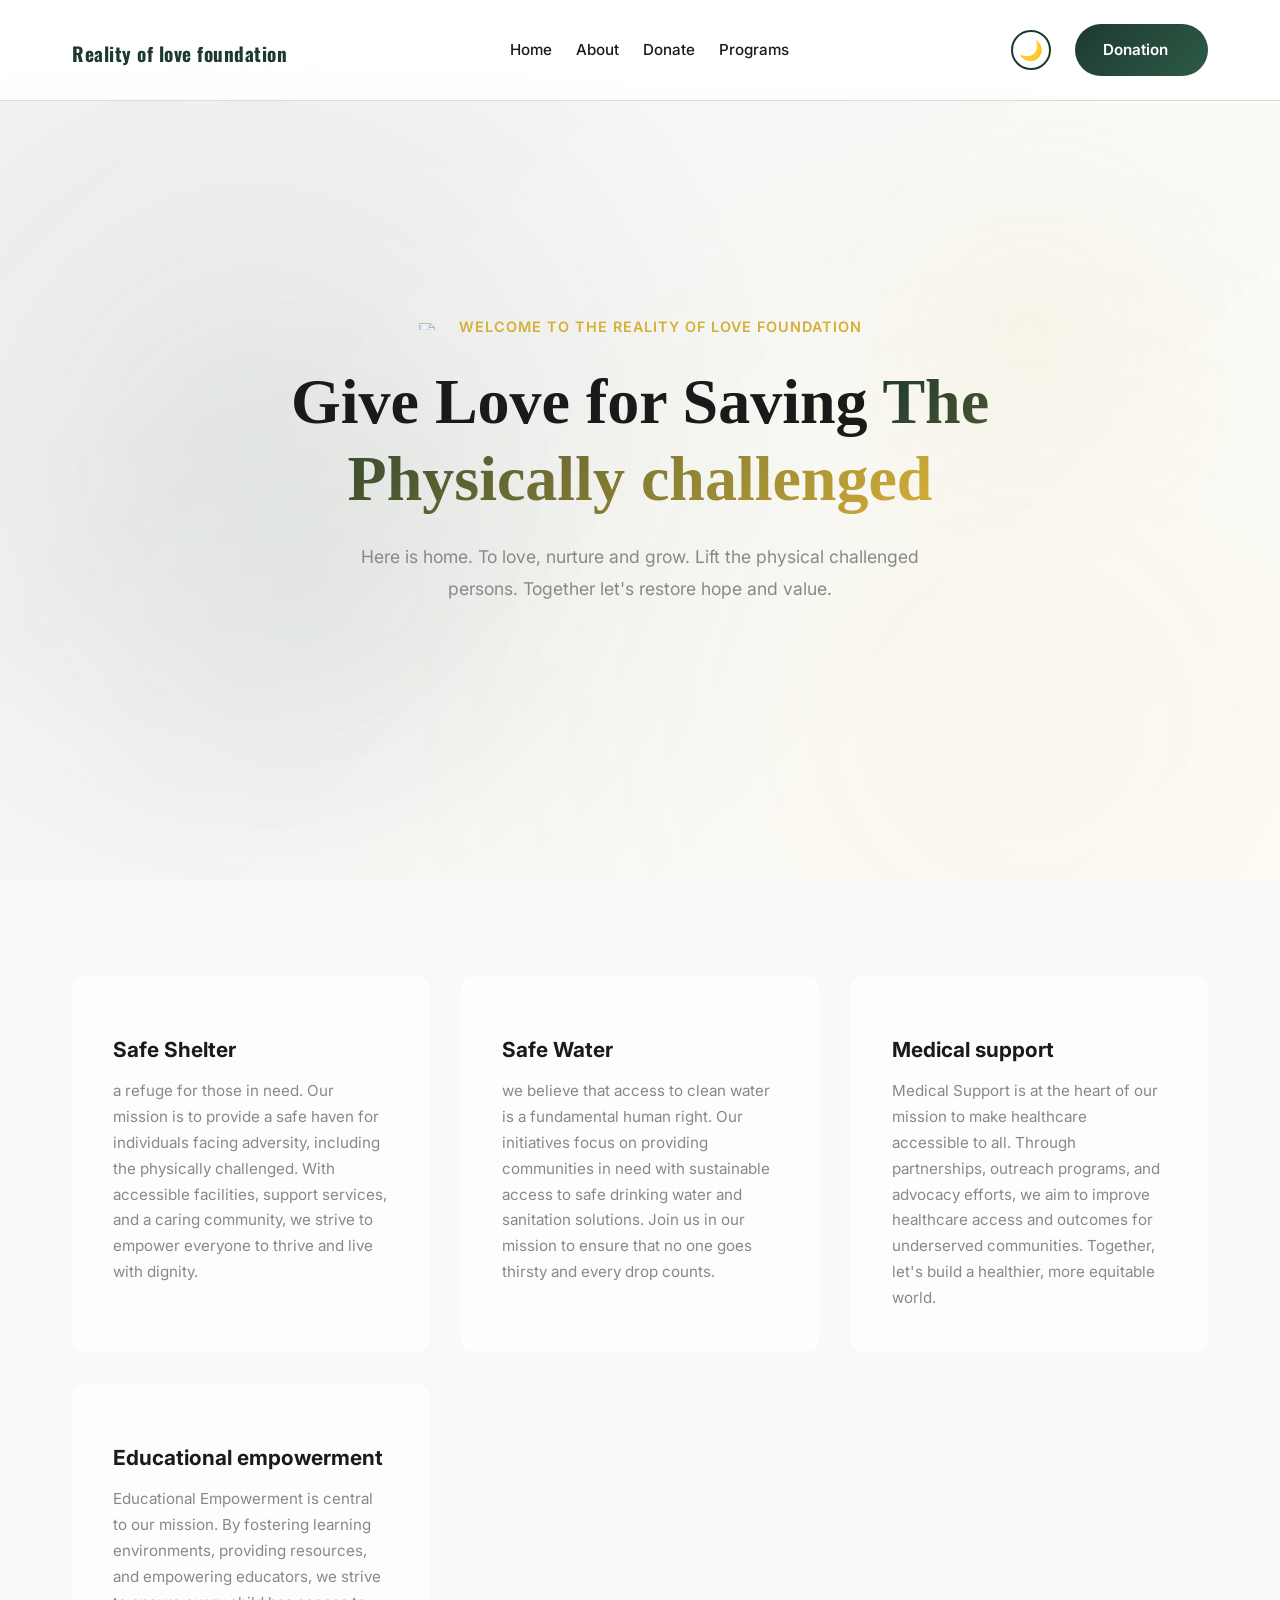
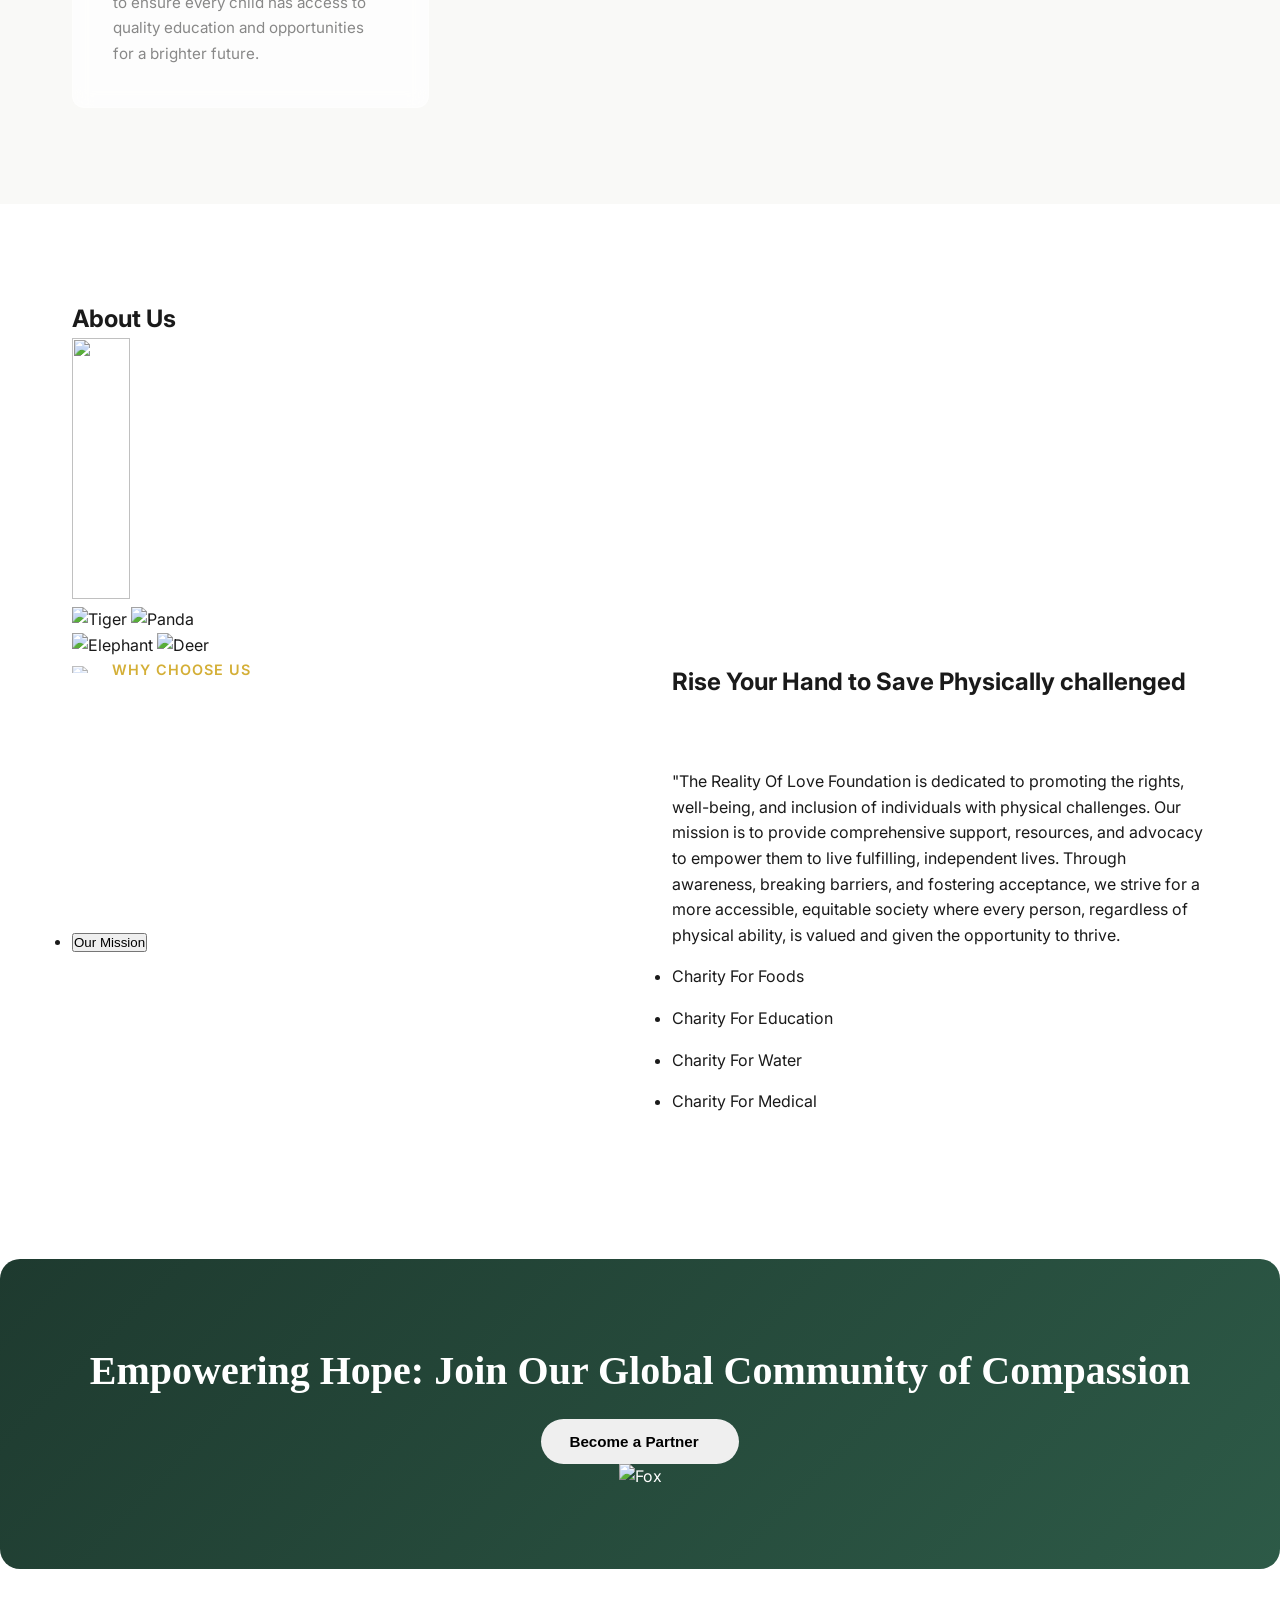
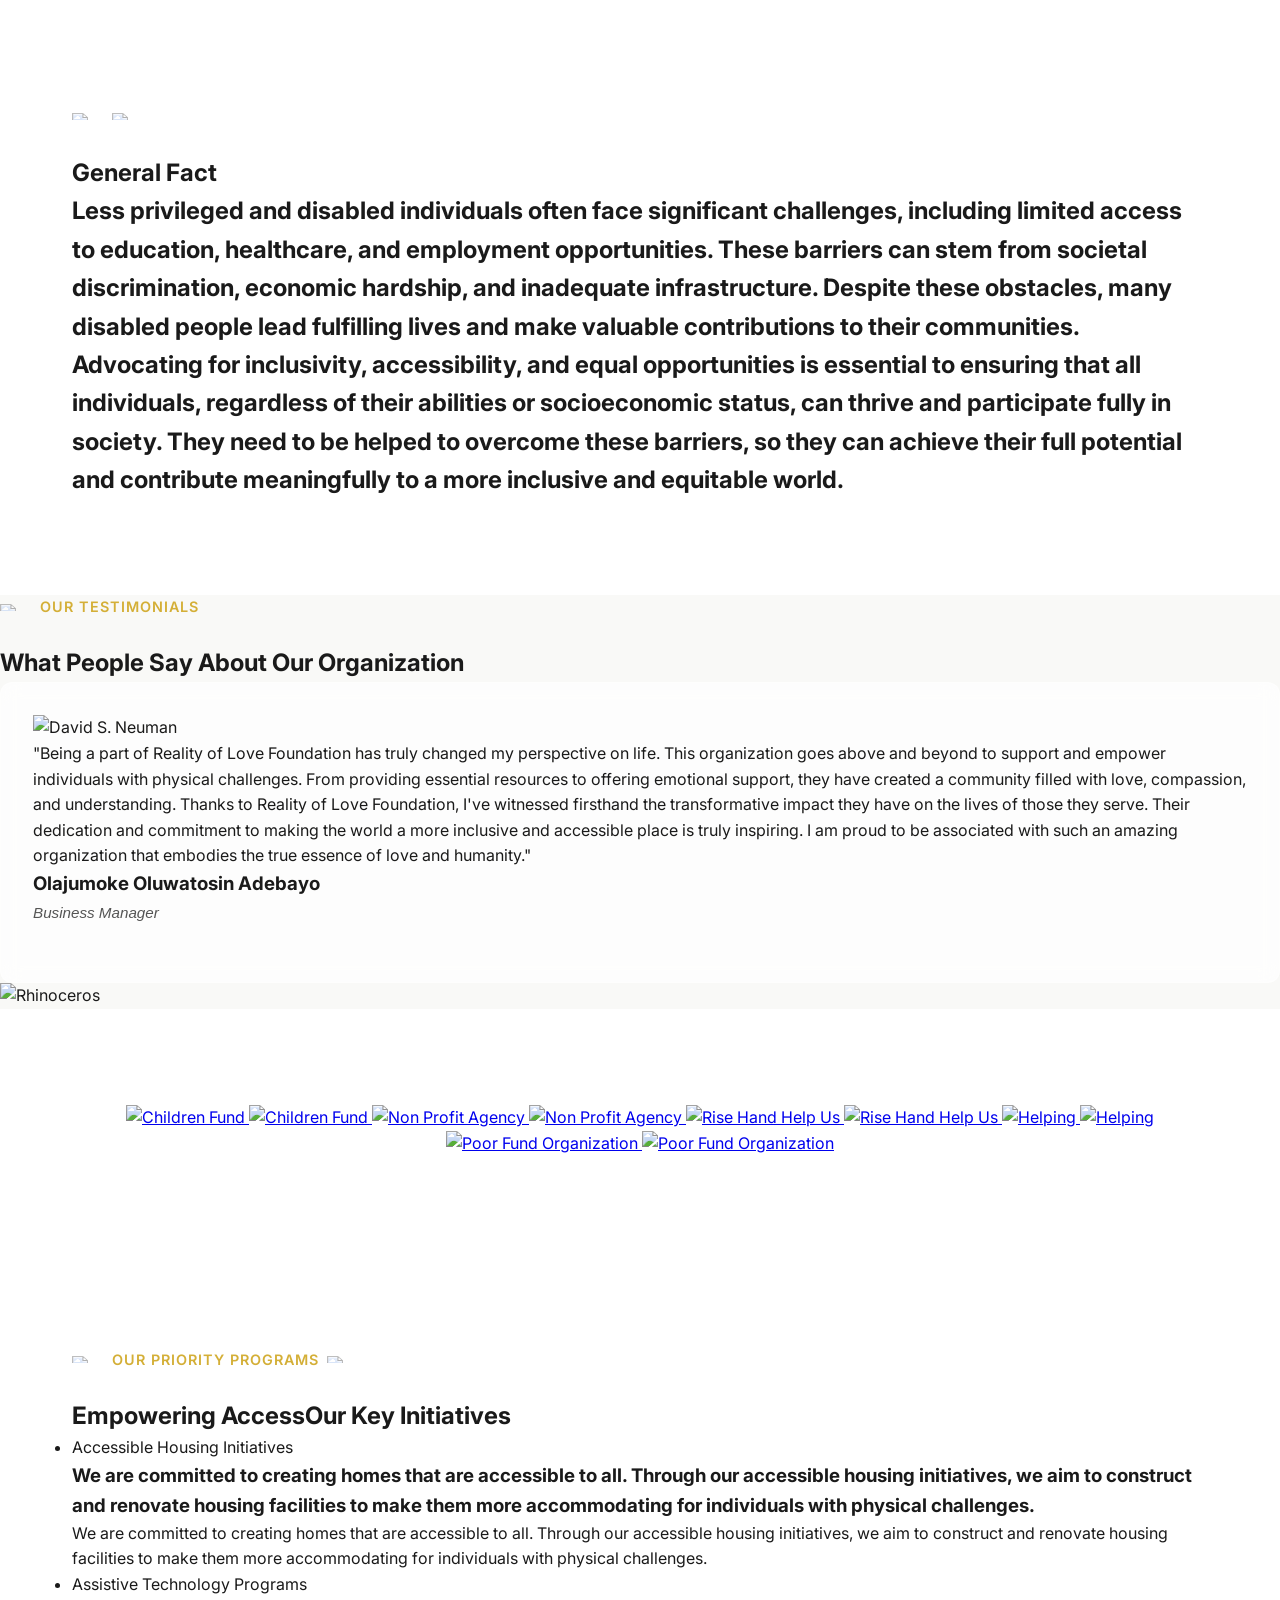
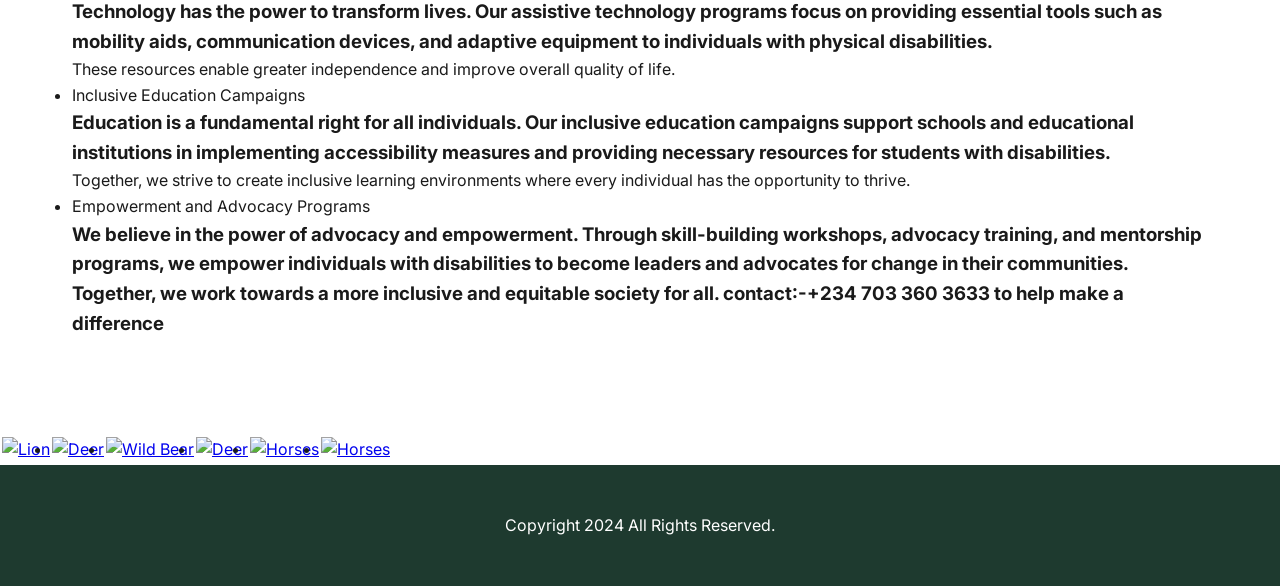
==== commit d2e2237e: "refactor: complete redesign with premium theme, animations, and responsive elements Co-authored-by: " ====
--- a/index.html
+++ b/index.html
@@ -734,12 +734,9 @@
   <script nomodule src="https://unpkg.com/ionicons@5.5.2/dist/ionicons/ionicons.js"></script>
 
   <!-- 
-    - Custom JS Modules (Modern Design System)
+    - Custom JS - Complete Interaction System
   -->
-  <script src="./assets/js/theme.js"></script>
-  <script src="./assets/js/cursor.js"></script>
-  <script src="./assets/js/scroll.js"></script>
-  <script src="./assets/js/animations.js"></script>
+  <script src="./assets/js/script.js"></script>
 
 </body>
 
--- a/assets/css/style.css
+++ b/assets/css/style.css
@@ -138,44 +138,48 @@
   transition: width 0.1s ease;
 }
 
-/* Reveal Animations */
-.reveal {
+/* Reveal Animations - Initially Hidden */
+[data-reveal],
+.reveal,
+.reveal-stagger,
+.features-item,
+.event-card,
+.testi-card {
   opacity: 0;
   transform: translateY(40px);
-  animation: revealUp 1s ease-out forwards;
-}
-
-@keyframes revealUp {
-  to {
-    opacity: 1;
-    transform: translateY(0);
-  }
-}
-
+  transition: opacity 0.8s ease-out, transform 0.8s ease-out;
+}
+
+/* When Revealed */
+[data-reveal].active,
+.reveal.active,
+.reveal-stagger.active,
+.features-item.active,
+.event-card.active,
+.testi-card.active {
+  opacity: 1;
+  transform: translateY(0);
+}
+
+/* Alternative reveal animations */
 .reveal-left {
   opacity: 0;
   transform: translateX(-40px);
-  animation: revealLeft 1s ease-out forwards;
-}
-
-@keyframes revealLeft {
-  to {
-    opacity: 1;
-    transform: translateX(0);
-  }
+}
+
+.reveal-left.active {
+  opacity: 1;
+  transform: translateX(0);
 }
 
 .reveal-scale {
   opacity: 0;
   transform: scale(0.9);
-  animation: revealScale 1s ease-out forwards;
-}
-
-@keyframes revealScale {
-  to {
-    opacity: 1;
-    transform: scale(1);
-  }
+}
+
+.reveal-scale.active {
+  opacity: 1;
+  transform: scale(1);
 }
 
 @keyframes float {
@@ -241,11 +245,22 @@
   color: var(--accent);
 }
 
+.navbar .logo {
+  display: none;
+}
+
+@media (max-width: 768px) {
+  .navbar .logo {
+    display: block;
+  }
+}
+
 /* ===== NAVIGATION ===== */
 .navbar {
   display: flex;
   gap: 3rem;
   align-items: center;
+  position: relative;
 }
 
 .navbar-list {
